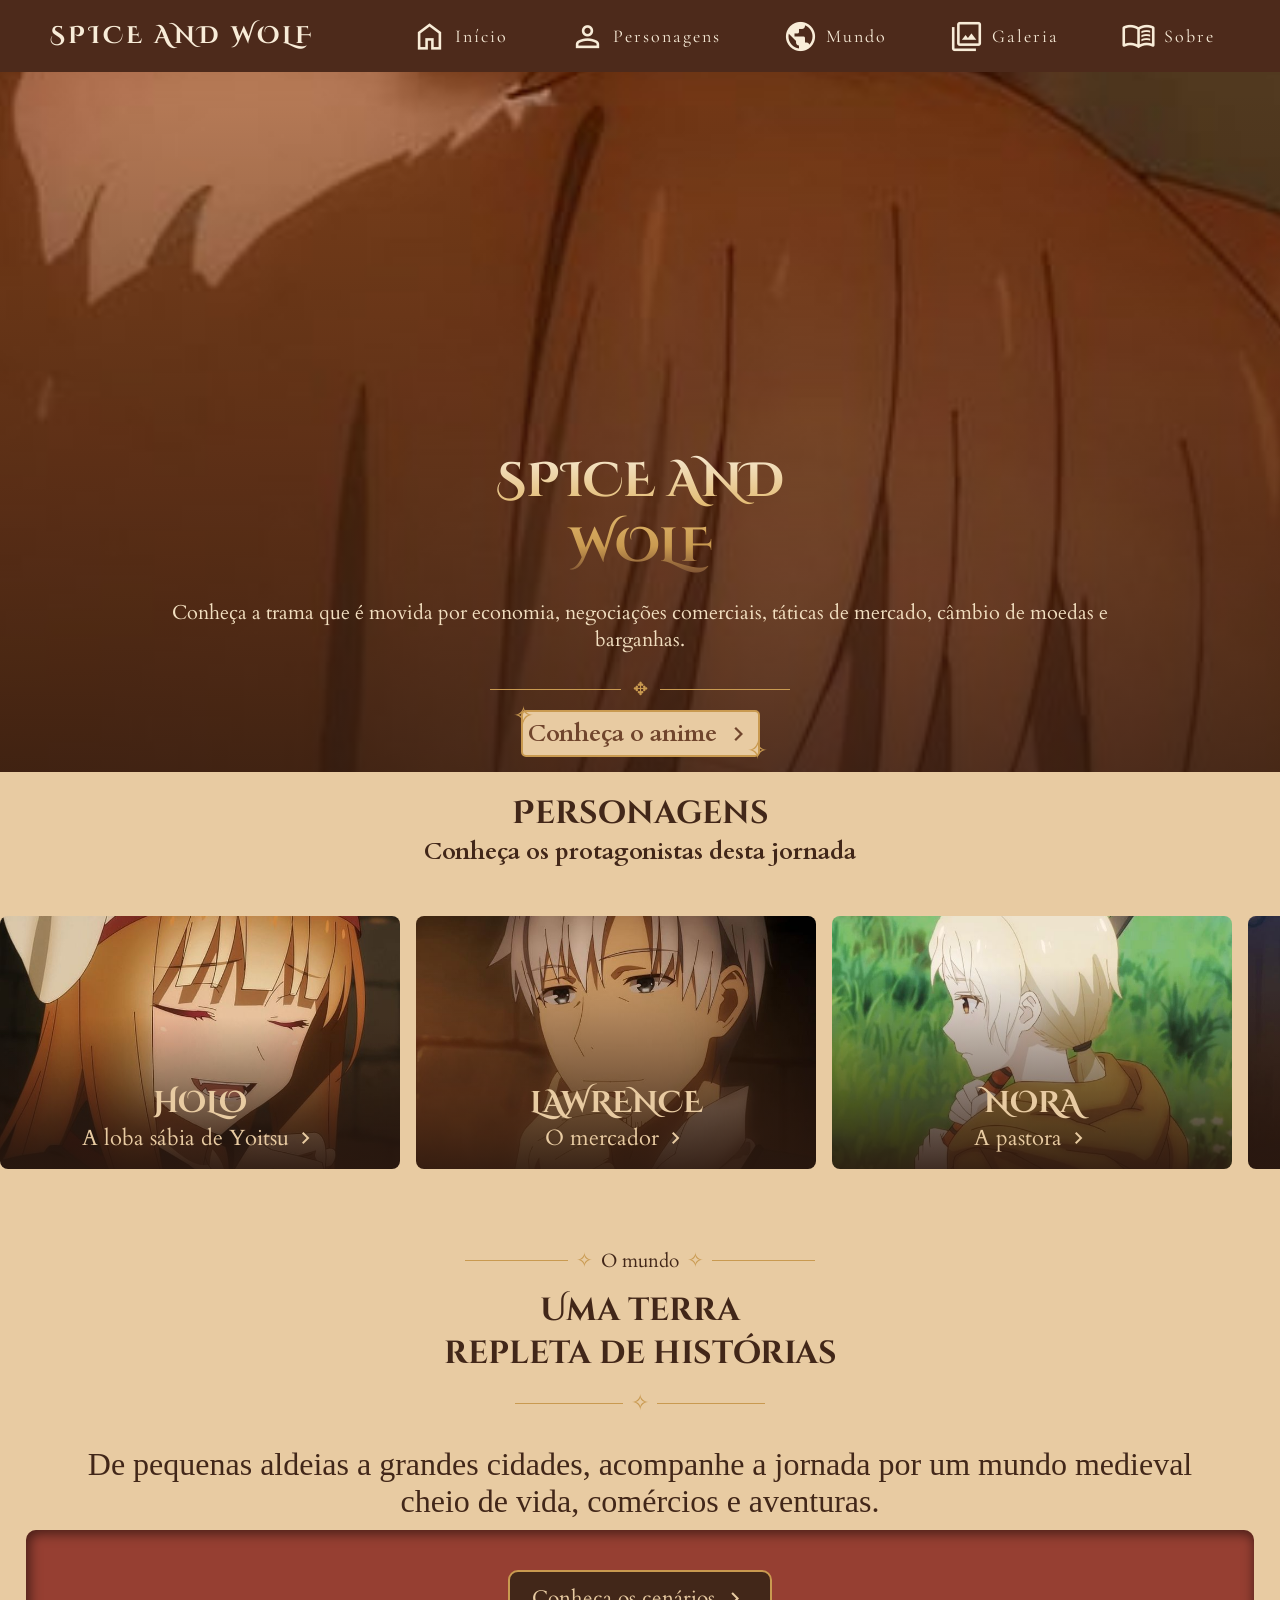
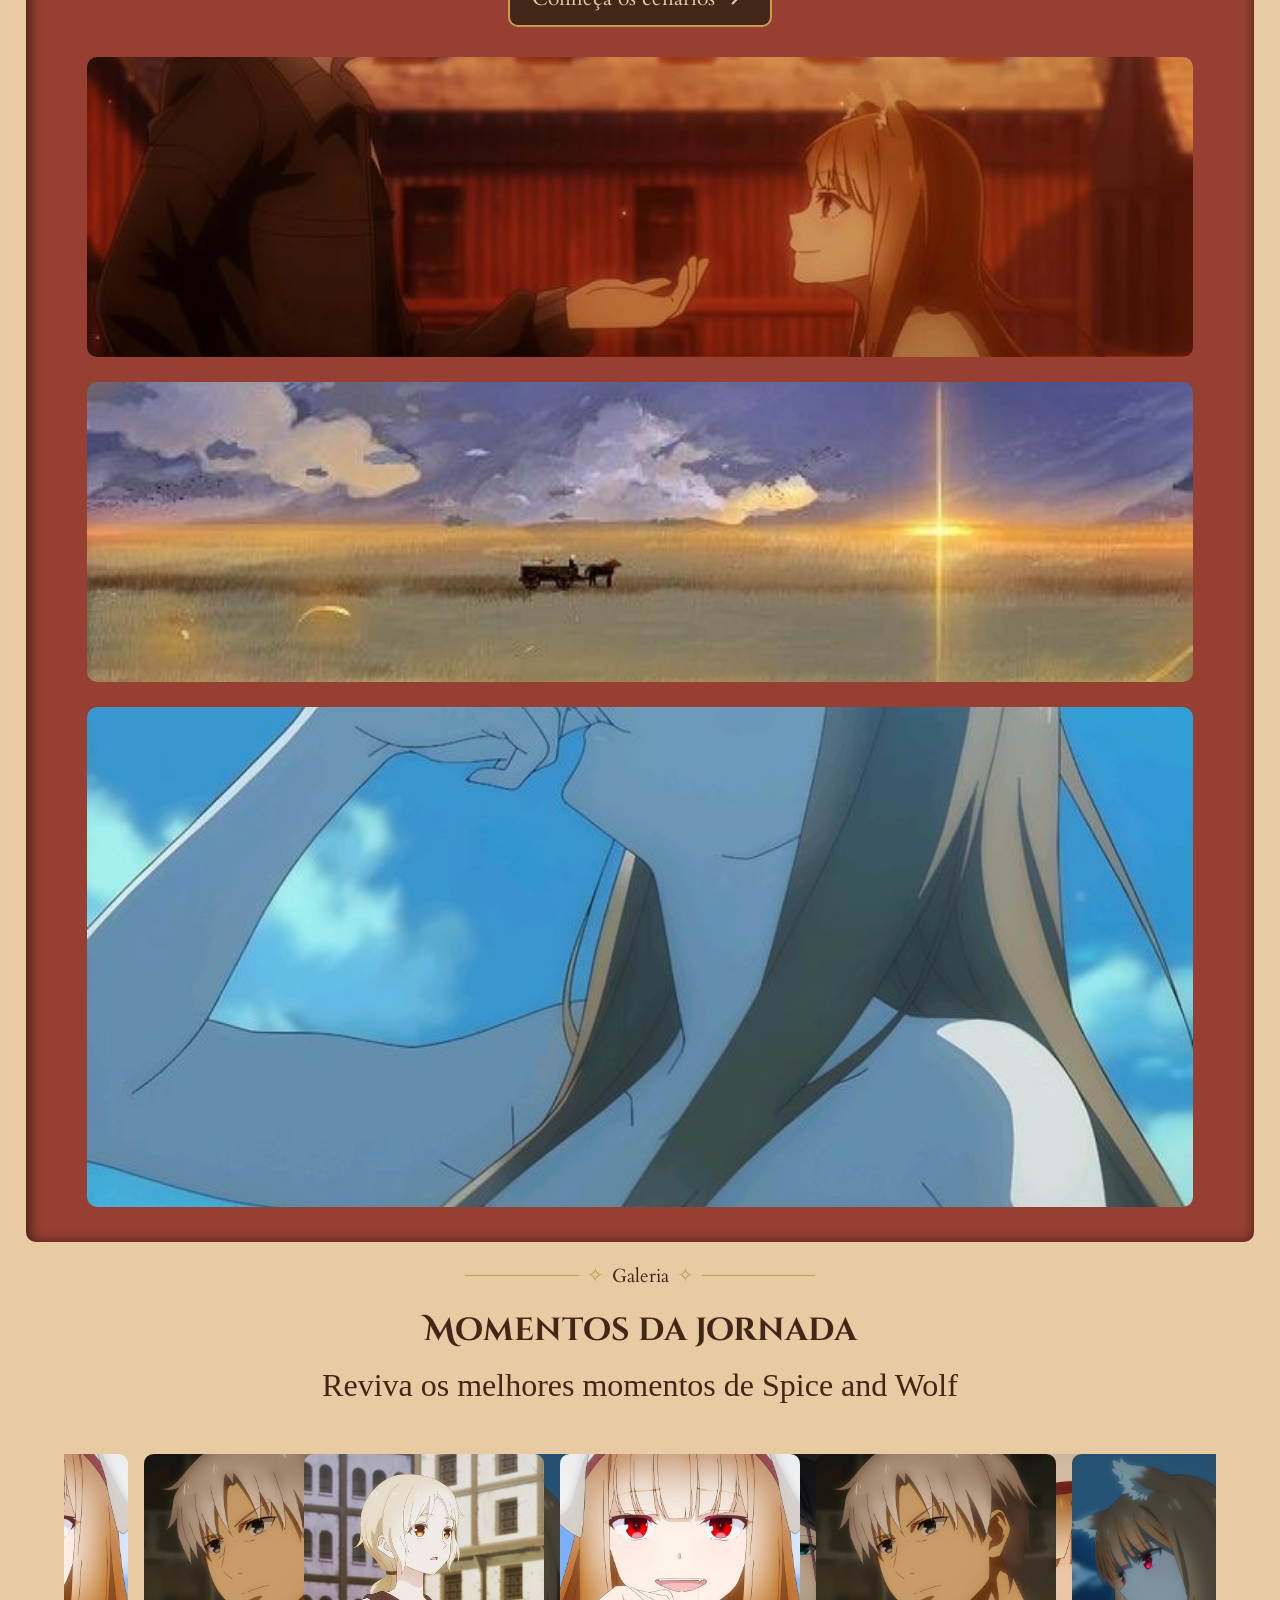
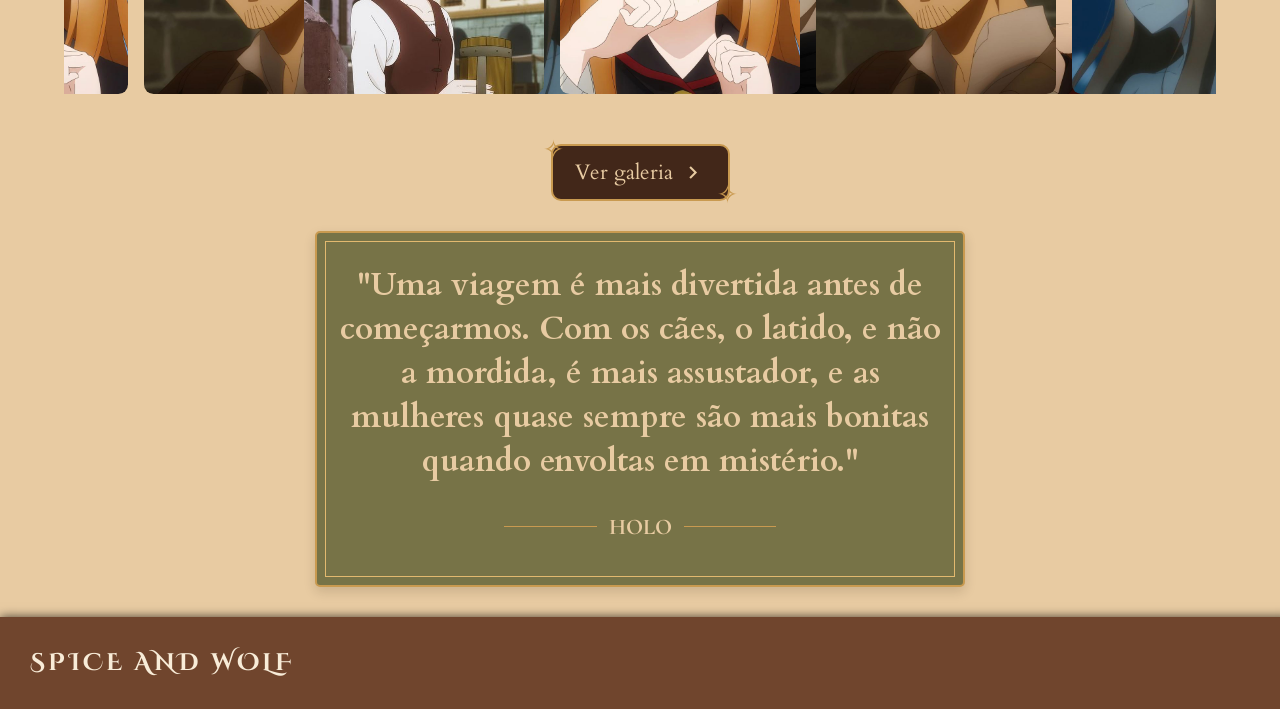
==== index.html @ df5a927a "arrumei o botão" ====
<!DOCTYPE html>
<html lang="pt-br">
<head>
    <meta charset="UTF-8">
    <meta name="viewport" content="width=device-width, initial-scale=1.0">
    <title>Document</title>
    <link rel="stylesheet" href="https://fonts.googleapis.com/css2?family=Material+Symbols+Outlined:opsz,wght,FILL,GRAD@20..48,100..700,0..1,-50..200&icon_names=home,person,public,photo_library,menu_book,chevron_left,chevron_right,arrow_forward_ios,arrow_back_ios&display=block">
    <link rel="stylesheet" href="style.css">
</head>
<body>
    <header>
        <nav>
            <div class="mobile-menu">
                <div class="line1"></div>
                <div class="line2"></div>
                <div class="line3"></div>
            </div>
            <a  class="logo" href="">Spice and Wolf</a>
            <ul class="nav-list">
                <li>
                    <a class="menu" href="">
                    <span class="material-symbols-outlined">home</span>
                    <span>Início</span></a>
                </li>

                <li>
                    <a class="menu" href="">
                    <span class="material-symbols-outlined">person</span>
                    <span>Personagens</span>
                    </a>
                </li>

                <li>
                  <a class="menu" href="">
                    <span class="material-symbols-outlined">public</span>
                    <span>Mundo</span>
                    </a>
                </li>

                <li>
                   <a class="menu" href="">
                    <span class="material-symbols-outlined">photo_library</span>
                    <span>Galeria</span>
                    </a>
                </li>

                 <li>
                   <a class="menu" href="">
                    <span class="material-symbols-outlined">menu_book</span>
                    <span>Sobre</span>
                    </a>
                </li>
            </ul>
        </nav>
    </header>  
    <main>
        <section id="hero" >
            <h1>Spice and <br> Wolf</h1>
                <p id="textohero">Conheça a trama que é movida por economia, negociações comerciais, táticas de mercado, câmbio de moedas e barganhas.</p>
                <div class="ornamento">
                <span>✥</span>
                </div>
                <a href="" id="botaohero" class="cenario" >Conheça o anime<span id="setahero" class="material-symbols-outlined icone-cta">chevron_right
                </span></a>
        </section>

        <h2>Personagens</h2>
        <p id="textopersonagem" >Conheça os protagonistas desta jornada</p>

        <section class="carousel borda-irregular">
                <div id="cardholo" class="card">
                    <h3>HOLO</h3>
                    <a href="" class="personagem-link">A loba sábia de Yoitsu

                    <span id="simbolo" class="material-symbols-outlined icone-personagem">chevron_right
                    </span>
                    </a>
                </div>
                
                <div id="cardlawrence" class="card">
                    <h3>LAWRENCE</h3>
                    <a href="" class="personagem-link">O mercador
                    
                    <span id="simbolo" class="material-symbols-outlined icone-personagem">chevron_right
                    </span>
                    </a>
                </div>

                <div id="cardnora" class="card">
                    <h3>NORA</h3>
                    <a href="" class="personagem-link">A pastora
                    
                    <span id="simbolo" class="material-symbols-outlined icone-personagem">chevron_right
                    </span>
                    </a>
                </div>

                <div id="carddian" class="card">
                    <h3>DIAN RUBENS</h3>
                    <a href="" class="personagem-link">A alquimista
                    
                    <span id="simbolo" class="material-symbols-outlined icone-personagem">chevron_right
                    </span>
                    </a>
                </div>

                <div id="cardmarlheit" class="card">
                    <h3>RICHTEN MARLHEI</h3>
                    <a href="" class="personagem-link">O comerciante
                    
                    <span id="simbolo" class="material-symbols-outlined icone-personagem">chevron_right
                    </span>
                    </a>
                </div>
        </section>

        <!-- <p id="mundo" >O mundo</p>

        <h2 id="historias" >Uma terra <br> repleta de histórias</h1> -->
            <div class="cabecalho-mundo">

            <div class="rotulo-mundo">
                <span class="linha"></span>
                <span class="losango">✧</span>
                <span>O mundo</span>
                <span class="losango">✧</span>
                <span class="linha"></span>
            </div>

            <h2 id="historias">
                Uma terra <br> repleta de histórias
            </h2>

            <div class="ornamento-mundo">
                <span>✧</span>
            </div>

            </div>
            <div id="textomundo">
                <p>De pequenas aldeias a grandes cidades, acompanhe a jornada por um mundo medieval cheio de vida, comércios e aventuras.</p>
            </div>
      <section id="fotos">
        
        <a id="cenarios" href="">Conheça os cenários 
            <span class="material-symbols-outlined icone-cta icone-cenario" aria-hidden="true">chevron_right
            </span>
        </a>

            <div id="imagem1"></div>
            <div id="imagem2"></div>
            <div id="imagem3"></div>
    </section>

        <div class="rotulo-galeria">
            <span class="linha"></span>
            <span class="losango">✧</span>
            <span>Galeria</span>
            <span class="losango">✧</span>
            <span class="linha"></span>
        </div>
        
        <h2>Momentos da jornada</h2>
        <p id="momentos" >Reviva os melhores momentos de Spice and Wolf</p>

        <div class="galeria" >
            <div class="group" >
                <div class="cardgaleria foto1"></div>
                <div class="cardgaleria foto2"></div>
                <div class="cardgaleria foto3"></div>
                <div class="cardgaleria foto4"></div>
                <div class="cardgaleria foto5"></div>
                <div class="cardgaleria foto6"></div>
            </div>
             <div aria-hidden="" class="group" >
                <div class="cardgaleria foto1"></div>
                <div class="cardgaleria foto2"></div>
                <div class="cardgaleria foto3"></div>
                <div class="cardgaleria foto4"></div>
                <div class="cardgaleria foto5"></div>
                <div class="cardgaleria foto6"></div>
            </div>
        </div>
       <a id="linkgaleria" href="">Ver galeria 
            <span class="material-symbols-outlined icone-cta icone-cenario" aria-hidden="true">chevron_right
            </span>
        </a>
    <section id="textoholo" >
            <p>"Uma viagem é mais divertida antes de começarmos. Com os cães, o latido, e não a mordida, é mais assustador, e as mulheres quase sempre são mais bonitas quando envoltas em mistério."</p>
            <h3>HOLO</h3>
    </section>
    </main>
    <footer>
        <a href="">SPICE AND WOLF</a>
    </footer>
    <script src="mobile-navbar.js"></script>
</body>
</html>
---- style.css ----
@charset "UTF-8";

@import url('https://fonts.googleapis.com/css2?family=Cinzel+Decorative:wght@400;700;900&display=swap');
@import url('https://fonts.googleapis.com/css2?family=Cormorant+Garamond:ital,wght@0,300..700;1,0..700&display=swap');
@import url('https://fonts.googleapis.com/css2?family=Cardo:ital,wght@0,400;0,700;1,400&display=swap');

:root {
    /* CORES PRINCIPAIS */
    --Dark-Wood: #2B180F;
    --Deep-Brown: #422719;
    --Leather-Brown: #70452D;
    --Warm-Brown: #986744;

    /* FUNDOS */
    --Dark-Parchment: #CBA77C;
    --Parchment: #E8CBA2;
    --Light-Cream: #F2DFC0;
    --Soft-Ivory: #F8ECD8;

    /* DETALHES */
    --Antique-Gold: #C99A50;
    --Wheat-Gold: #E2B96F;
    --Muted-Red: #963F32;
    --Olive-Green: #777347;

    /* FONTES */
    --Titulos: 'Cinzel Decorative', serif;
    --Textos: 'Cormorant Garamond', serif;
    --Textos2: 'Cardo', serif;
}


* {
    margin: 0;
    padding: 0;
    box-sizing: border-box;
}

body {
    width: 100%;
    overflow-x: clip;
}
body.menu-open {
    overflow: hidden;
}
nav {
    display: flex;
    justify-content: space-around;
    align-items: center;
    font-family: var(--Textos2);
    background-color: #4d2a1b;
    height: 8vh;
    padding: 0 25px;
}
  /* .logo {
        font-size: 1;
        letter-spacing: 1px;
        white-space: nowrap;
        flex-shrink: 0;
    } */
.logo {
    padding: 0px;
    font-family: var(--Titulos);
    font-size: 1.5em;
    font-weight: bold;
    text-transform: uppercase;
    letter-spacing: 3px;
    color: #F8ECD8;
    text-decoration: none;
    flex-shrink: 0;
}
.material-symbols-outlined {
    font-family: 'Material Symbols Outlined';
    font-weight: normal;
    font-style: normal;
    color: #F8ECD8;
    font-size: 35px;
    line-height: 1;
    display: inline-block;
    white-space: nowrap;
    text-transform: none;
    letter-spacing: normal;
    font-feature-settings: 'liga';
}
.menu {
    display: flex;
    align-items: center;
    gap: 8px;
    color: #F8ECD8;
    text-decoration: none;
    padding: 15px;
    border-radius: 10px;
    transition: background-color 0.3s;
}
.menu:hover {
    transition-duration: 1s;
    background-color: var(--Leather-Brown);
    border-radius: 10px;
}
.nav-list {
    list-style: none;
    display: flex;
    align-items: center;
}
.nav-list li {
    letter-spacing: 2px;
    margin-left: 32px;
}

.nav-list .menu {
    font-family: var(--Textos);
    font-size: 18px;
}
.mobile-menu {
    display: none;
    cursor: pointer;
}
.mobile-menu div {
    width: 32px;
    height: 2px;
    background-color: #F8ECD8;
    margin: 8px;
    transition: 0.3s;
}
.mobile-menu.active .line1 {
    transform: rotate(-45deg) translate(-8px, 8px);
}
.mobile-menu.active .line2 {
    opacity: 0;
}
.mobile-menu.active .line3 {
    transform: rotate(45deg) translate(-5px, -7px);
}
h1 {
    text-transform: uppercase;
    font-family: var(--Titulos);
    font-size: 3em;
    background: linear-gradient(to bottom,#F8ECD8 0%,#E2B96F 45%,#C99A50 75%,#70452D 100%);
    background-clip: text;
    -webkit-background-clip: text;
    color: transparent;
}
#hero {
    text-align: center;
    height: 700px;
    display: flex;
    flex-flow: column;
    justify-content: flex-end;
    align-items: center;
    background-image:linear-gradient(to bottom,
    transparent 10%, rgba(43, 24, 15, 0.9) 100%),url("Imagens/holo11.jpg");
    background-size: 190.4%;
    background-attachment: fixed;
    background-position: 60% top;
    background-repeat: no-repeat;
    color: #a75f08;
}
h2 {
    font-family: var(--Titulos);
    font-size: 2em;
    text-align: center;
    margin-top: 20px;
    color: var(--Deep-Brown);
    font-weight: bolder;
}
#textopersonagem {
    color: #422719;
    font-family: var(--Textos2);
    text-align: center;
    font-size: 1.5em;
    font-weight: 550;
}
#textohero {
    width: 80%;
    margin: 20px 0px;
    font-size: 20px;
    font-family: var(--Textos2);
    font-weight: 500;
    color: var(--Light-Cream);
}
#botaohero {
    padding: 5px;
    margin-bottom: 15px;
    font-size: 1.5em;
    font-weight: 530;
    font-family: var(--Textos2);
    color: var(--Leather-Brown);
    display: inline-flex;
    align-items: center;
    justify-content: center;
    gap: 8px;
    text-decoration: none;
    background-color: var(--Parchment);
    border-radius: 5px;
}
#setahero {
    color: var(--Leather-Brown);
}
 .icone-cta {
    font-size: 28px;
    line-height: 1;
    color: var(--Leather-Brown);
}
.cenario {
    position: relative;
    border: 2px solid var(--Antique-Gold);
    padding: 8px;
}
.cenario::before,
.cenario::after {
    content: "✧";
    position: absolute;
    color: var(--Antique-Gold);
    font-size: 25px;
}
.cenario::before {
    top: -13px;
    left: -10px;
}
.cenario::after {
    bottom: -13px;
    right: -10px;
}
.ornamento {
    display: flex;
    align-items: center;
    justify-content: center;
    gap: 12px;
    width: 300px;
    margin: 5px auto 10px auto;
}
.ornamento::before, .ornamento::after {
    content: "";
    flex: 1;
    height: 1px;
    background-color: var(--Antique-Gold);
}
.ornamento span {
    color: var(--Antique-Gold);
    font-size: 18px;
}
.carousel {
    width: 100%;
    overflow-x: auto;
    margin: 3em auto;
    display: flex;
    gap: 1em;
    scroll-behavior: smooth;
    anchor-name: --carousel;
    scroll-snap-type: x mandatory;
    scroll-marker-group: after;
}
.carousel::scroll-marker-group {
    display: flex;
    justify-content: center;
    gap: .5em;
}
.card::scroll-marker {
    content: '';
    height: 1em;
    width: 1em;
    background-color: #E2B96F;
    border-radius: 50%;

}
.card::scroll-marker:target-current {
    background-color: var(--Muted-Red);
}
.carousel::-webkit-scrollbar {
    display: none;
}
.carousel::scroll-button(right),
.carousel::scroll-button(left) {
    font-family: 'Material Symbols Outlined';
    font-feature-settings: 'liga';
    font-size: 22px;
    font-weight: normal;
    line-height: 1;

    display: grid;
    place-items: center;

    width: 46px;
    height: 46px;
    padding: 0;

    border: none;
    border-radius: 50%;
    background-color: var(--Muted-Red);
    color: var(--Parchment);

    cursor: pointer;

    position: fixed;
    position-anchor: --carousel;
}
.carousel::scroll-button(right) {
    content: "arrow_forward_ios";
    position-area: right center;
    translate: -50% 0;
}
.carousel::scroll-button(left) {
    content: "arrow_back_ios";
    position-area: left center;
    translate: 50% 0;
    text-indent: 6px;
}
/* .carousel::scroll-button(right), .carousel::scroll-button(left) {
    content: '⭢';
    border: none;
    background-color: var(--Muted-Red);
    font-size: 1.5rem;
    color: white;
    height: 60px;
    width: 60px;
    border-radius: 50%;
    padding-bottom: .1em;
    cursor: pointer;
    position: fixed;
    position-anchor: --carousel;
    position-area: right center;
    translate: -50%;
}
.carousel::scroll-button(left) {
    content: '⭠';
    position-area: left center;
    translate: 50%;
}
.carousel::scroll-button(right):disabled, .carousel::scroll-button(left):disabled {
    opacity: 0.5;
    cursor: auto;
} */
.card {
    scroll-snap-align: start;
    flex: 0 0 25em;
    aspect-ratio: 5 / 3;
    background-color: #a75f08;
    padding: 1em;
    border-radius: .5em;
    text-align: center;
    align-content: center;
}
#cardholo {
    background-image:linear-gradient(to bottom,
    transparent 40%, rgba(43, 24, 15, 0.9) 100%),url("Imagens/holo19.jpg");
    background-size: 100%;
    background-position: 50% 95% ;
    background-repeat: no-repeat;
}
#cardholo h3 {
    font-size: 1.9em;
    margin-top: 150px;
    font-family: var(--Titulos);
    color: var(--Parchment);
}
#cardholo a {
    font-size: 1.4em;
    color: var(--Parchment);
    font-family: var(--Textos2);
}
#cardlawrence {
    background-image:linear-gradient(to bottom,
    transparent 20%, rgba(43, 24, 15, 0.9) 100%),url("Imagens/lawrence1.jpg");
    background-size: 100%;
    background-position: 90% 70%;
}
#cardlawrence h3 {
    font-size: 1.9em;
    margin-top: 150px;
    font-family: var(--Titulos);
    color: var(--Parchment);
}
#cardlawrence a {
    font-size: 1.4em;
    color: var(--Parchment);
    font-family: var(--Textos2);
}
#cardnora {
    background-image:linear-gradient(to bottom,
    transparent 20%, rgba(43, 24, 15, 0.9) 100%),url("Imagens/nora1.jpg");
    background-size: 100%;
    background-position: 50% 50% ;
}
#cardnora h3 {
    font-size: 1.9em;
    margin-top: 150px;
    font-family: var(--Titulos);
    color: var(--Parchment);
}
#cardnora a {
    font-size: 1.4em;
    color: var(--Parchment);
    font-family: var(--Textos2);
}
#carddian {
    background-image:linear-gradient(to bottom,
    transparent 30%, rgba(43, 24, 15, 0.9) 100%),url("Imagens/dian3.jpg");
    background-size: 100%;
    background-position: 50% 55% ;
}
#carddian h3 {
    font-size: 1.9em;
    margin-top: 150px;
    font-family: var(--Titulos);
    color: var(--Parchment);
}
#carddian a {
    font-size: 1.4em;
    color: var(--Parchment);
    font-family: var(--Textos2);
}
#cardmarlheit {
    background-image:linear-gradient(to bottom,
    transparent 10%, rgba(43, 24, 15, 0.9) 100%),url("Imagens/marlheit1.jpg");
    background-size: 100%;
    background-position: 50% 55% ;
}
#cardmarlheit h3 {
    font-size: 1.9em;
    margin-top: 150px;
    font-family: var(--Titulos);
    color: var(--Parchment);
}
#cardmarlheit a {
    font-size: 1.4em;
    color: var(--Parchment);
    font-family: var(--Textos2);
}
#simbolo {
      color: var(--Parchment);
}
.personagem-link {
    display: inline-flex;
    align-items: center;
    justify-content: center;
    gap: 5px;
    font-family: var(--Textos2);
    font-size: 1.1em;
    color: var(--Deep-Brown);
    text-decoration: none;
}
.icone-personagem {
    font-size: 24px;
    color: var(--Deep-Brown);
}
main {
    background-color: var(--Parchment);
    /* height: 4500px; */
    border-radius: 10px 10px 0px 0px;
    display: flow-root;
}
.personagens {
    position: relative;
    background-color: var(--Light-Cream);
    padding: 35px 0;
    margin: 25px 0;
}
#mundo {
    text-align: center;
    margin-top: 50px;
    font-size: 2em;
}
#textomundo {
    color: var(--Deep-Brown);
    width: 90%;
    margin: auto;
    text-align: center;
    font-size: 2em;
    font-weight: 500;
}
.cabecalho-mundo {
    text-align: center;
    padding: 30px 15px;
}
.rotulo-mundo {
    display: flex;
    align-items: center;
    justify-content: center;
    gap: 8px;
    width: 80%;
    max-width: 350px;
    margin: auto;
    color: var(--Deep-Brown);
    font-family: var(--Textos2);
    font-size: 1.2em;
}
.linha {
    flex: 1;
    height: 1px;
    background-color: var(--Antique-Gold);
}
.losango {
    color: var(--Antique-Gold);
    font-size: 20px;
}
#historias {
    font-family: var(--Titulos);
    color: var(--Deep-Brown);
    font-size: 2em;
    margin: 15px 0;
}
.ornamento-mundo {
    display: flex;
    align-items: center;
    justify-content: center;

    width: 65%;
    max-width: 250px;
    margin: 15px auto 0px auto;
}
.ornamento-mundo::before,
.ornamento-mundo::after {
    content: "";
    flex: 1;
    height: 1px;
    background-color: var(--Antique-Gold);
}
.ornamento-mundo span {
    color: var(--Antique-Gold);
    font-size: 22px;
    margin: 0 8px;
}
#cenarios {
    display: flex;
    align-items: center;
    justify-content: center;
    gap: 8px;
    width: fit-content;
    margin: 25px auto 0;
    background-color: var(--Leather-Brown);
    text-align: center;
    font-size: 1.5em;
    padding: 10px;
    color: var(--Parchment);
    text-decoration: none;
    border-radius: 10px;
}
.icone-cenario {
    color: var(--Parchment);
    font-size: 28px;
    line-height: 1;
}
#cenarios {
    position: relative;
    border: 2px solid var(--Antique-Gold);
    padding: 8px;
}
#cenarios {
    position: relative;
    display: flex;
    align-items: center;
    justify-content: center;
    gap: 8px;
    width: fit-content;
    margin: 30px auto;
    padding: 12px 22px;
    background-color: var(--Deep-Brown);
    color: var(--Parchment);
    font-family: var(--Textos2);
    font-size: 1.3em;
    text-decoration: none;
    border: 2px double var(--Antique-Gold);
    outline-offset: 4px;
    transition: .3s ease;
}
.icone-cenario {
    color: var(--Parchment);
    font-size: 25px;
    line-height: 1;
}
#cenarios:hover {
    background-color: var(--Leather-Brown);
    
    box-shadow: 0 5px 12px rgba(43, 24, 15, 0.25);
    border-color: var(--Wheat-Gold);
}
#cenarios:hover .icone-cenario {
    transform: translateX(4px);
}

.icone-cenario {
    color: var(--Parchment);
    font-size: 25px;
    line-height: 1;
    transition: transform .3s ease;
}
#imagem1,
#imagem2 {
    position: relative;
    overflow: hidden;
    isolation: isolate;
    height: 300px;
    width: 90%;
    margin: 25px auto;
    background-color: var(--Muted-Red);
    border-radius: 10px;
}
#imagem3 {
    position: relative;
    overflow: hidden;
    isolation: isolate;
    height: 500px;
    width: 90%;
    margin: 25px auto;
    background-color: var(--Muted-Red);
    border-radius: 10px;
}
#imagem1::before {
    content: "";
    position: absolute;
    inset: -15% 0;
    background-image: url("Imagens/landscape3.jpg");
    background-size: cover;
    background-position: 80%;
    background-repeat: no-repeat;
    transform: translateY(var(--parallax-y, 0px));
    z-index: -1;
}
/* Imagem de fundo da segunda div */
#imagem2::before {
    content: "";
    position: absolute;
    inset: -15% 0;
    background-image: url("Imagens/landscape1.jpg");
    background-size: cover;
    background-position: center;
    background-repeat: no-repeat;
    transform: translateY(var(--parallax-y, 0px));
    z-index: -1;
}
#imagem3::before {
    content: "";
    position: absolute;
    inset: -15% 0;
    background-image: url("Imagens/landscape11.jpg");
    background-size: cover;
    background-position: bottom;
    background-repeat: no-repeat;
    transform: translateY(var(--parallax-y, 0px));
    z-index: -1;
    border-radius: inherit;
}
#fotos {
    background-color: var(--Muted-Red);
    width: 96%;
    margin: auto;
    border-radius: 10px;
    padding: 10px 0px;
    margin-top: 10px;
    box-shadow: inset 2px 2px 12px 2px rgba(0, 0, 0, 0.507);
}
#textoholo {
    color: var(--Parchment);
    width: 90%;
    margin: 20px auto 0px auto;
    font-size: 2em;
    font-weight: 600;
    font-family: var(--Textos2);
    background-color: var(--Olive-Green);
    padding: 10px;
    text-align: center;
    border-radius: 5px;
    position: relative;
    width: 90%;
    max-width: 650px;
    margin: 30px auto;
    padding: 30px 20px;
    background-color: var(--Olive-Green);
    border: 2px solid var(--Antique-Gold);
    border-radius: 5px;
    box-shadow: 0 5px 12px rgba(43, 24, 15, 0.15);
}
#textoholo::before {
    content: "";
    position: absolute;
    inset: 8px;
    border: 1px solid var(--Wheat-Gold);
    pointer-events: none;
}
#textoholo h3 {
    padding-top: 15px;
    display: flex;
    align-items: center;
    justify-content: center;
    gap: 12px;
    width: 45%;
    margin: 15px auto;
    font-family: var(--Textos);
    color: var(--Parchment);
    font-size: .7em;
}
#textoholo h3::before,
#textoholo h3::after {
    content: "";
    flex: 1;
    height: 1px;
    background-color: var(--Antique-Gold);
}
.rotulo-galeria {
    display: flex;
    align-items: center;
    justify-content: center;
    gap: 8px;
    width: 80%;
    max-width: 350px;
    margin: 20px auto 0px auto;
    color: var(--Deep-Brown);
    font-family: var(--Textos2);
    font-size: 1.2em;
}
#momentos {
    padding-top: 15px;
    color: var(--Deep-Brown);
    width: 90%;
    margin: auto;
    text-align: center;
    font-size: 2em;
    font-weight: 500;
}
.galeria {
    margin: 50px auto;
    width: 90%;
    display: flex;
    overflow-x: hidden;
}
.galeria::-webkit-scrollbar {
    display: none;
}
 .group {
    display: flex;
    align-items: center;
    justify-content: center;
    gap: 1em;
    animation: spin 20s infinite linear;
    padding-right: 1em;
    flex-shrink: 0;
    width: max-content;
 }
 .cardgaleria {
    flex: 0 0 5em;
    height: 5em;
    padding: 1em;
    background-color: var(--Muted-Red);
    font-size: 3rem;
    border-radius: .2em;
    text-align: center;
    align-content: center;
    background-repeat: no-repeat;
 }
 .foto1{
    background-image: url("Imagens/nora8.jpg");
    background-size: 100%;
 }
 .foto2{
    background-image: url("Imagens/holo16.jpg");
    background-size: 100%;
 }
 .foto3{
    background-image: url("Imagens/lawrence3.jpg");
    background-size: 100%;
 }
 .foto4{
    background-image: url("Imagens/landscape10.jpg");
    background-size: 100%;
 }
 .foto5{
    background-image: url("Imagens/dian8.jpg");
    background-size: 100%;
 }
 .foto6{
    background-image: url("Imagens/holo4.jpg");
    background-size: 100%;
 }
 #linkgaleria {
    position: relative;
    display: flex;
    align-items: center;
    justify-content: center;
    gap: 8px;
    width: fit-content;
    margin: 30px auto;
    padding: 12px 22px;
    background-color: var(--Deep-Brown);
    color: var(--Parchment);
    font-family: var(--Textos2);
    font-size: 1.3em;
    text-decoration: none;
    border: 2px double var(--Antique-Gold);
    border-radius: 10px;
    transition: .3s ease;
}
#linkgaleria::before,
#linkgaleria::after {
    content: "✧";
    position: absolute;
    color: var(--Antique-Gold);
    font-size: 25px;
}

#linkgaleria::before {
    top: -13px;
    left: -10px;
}

#linkgaleria::after {
    bottom: -13px;
    right: -10px;
}
#linkgaleria:hover {
    background-color: var(--Leather-Brown);
    box-shadow: 0 5px 12px rgba(43, 24, 15, 0.25);
    border-color: var(--Antique-Gold);
}

#linkgaleria:hover .icone-cenario {
    transform: translateX(4px);
}
footer {
    background-color: var(--Leather-Brown);
    padding: 30px;
    box-shadow: 5px 5px 10px 5px rgba(0, 0, 0, 0.712);
}
footer a{
    padding: 0px;
    font-family: var(--Titulos);
    font-size: 1.5em;
    font-weight: bold;
    text-transform: uppercase;
    letter-spacing: 3px;
    color: #F8ECD8;
    text-decoration: none;
    flex-shrink: 0;
}





 @keyframes spin {
    from {
        transform: translateX(0);
    }
    to {
        transform: translateX(-100%);
    }
 }
@media (max-width: 500px){
    .card {
        flex: 0 0 100%;
    }
}
/* TABLETS E CELULARES */
@media (max-width: 992px) {

    nav {
        width: 100%;
        min-height: 65px;
        height: auto;
        padding: 0 15px;
        display: flex;
        justify-content: space-between;
        align-items: center;
        position: relative;
    }
    .mobile-menu {
        display: block;
        order: 2;
        z-index: 1001;
    }
    .logo {
        order: 1;
    }
   .nav-list {
    position: fixed;

    top: 65px;
    right: 0;

    width: min(75vw, 320px);
    height: calc(100vh - 65px);

    background-color: #4d2a1b;

    display: flex;
    flex-direction: column;
    align-items: center;
    justify-content: space-around;
    /* gap: 120px; */

    transform: translateX(100%);
    transition: transform 0.3s ease-in-out;

    z-index: 1000;
}
    .nav-list li {
        margin-left: 0;
        opacity: 0;
    }

    .nav-list .menu {
        font-size: 22px;
    }

    /* MENU ABERTO */
    .nav-list.active {
        transform: translateX(0);
    }
}

/* ANIMAÇÃO DOS LINKS */
@keyframes navLinkFade {
    from {
        opacity: 0;
        transform: translateX(50px);
    }

    to {
        opacity: 1;
        transform: translateX(0);
    }
}
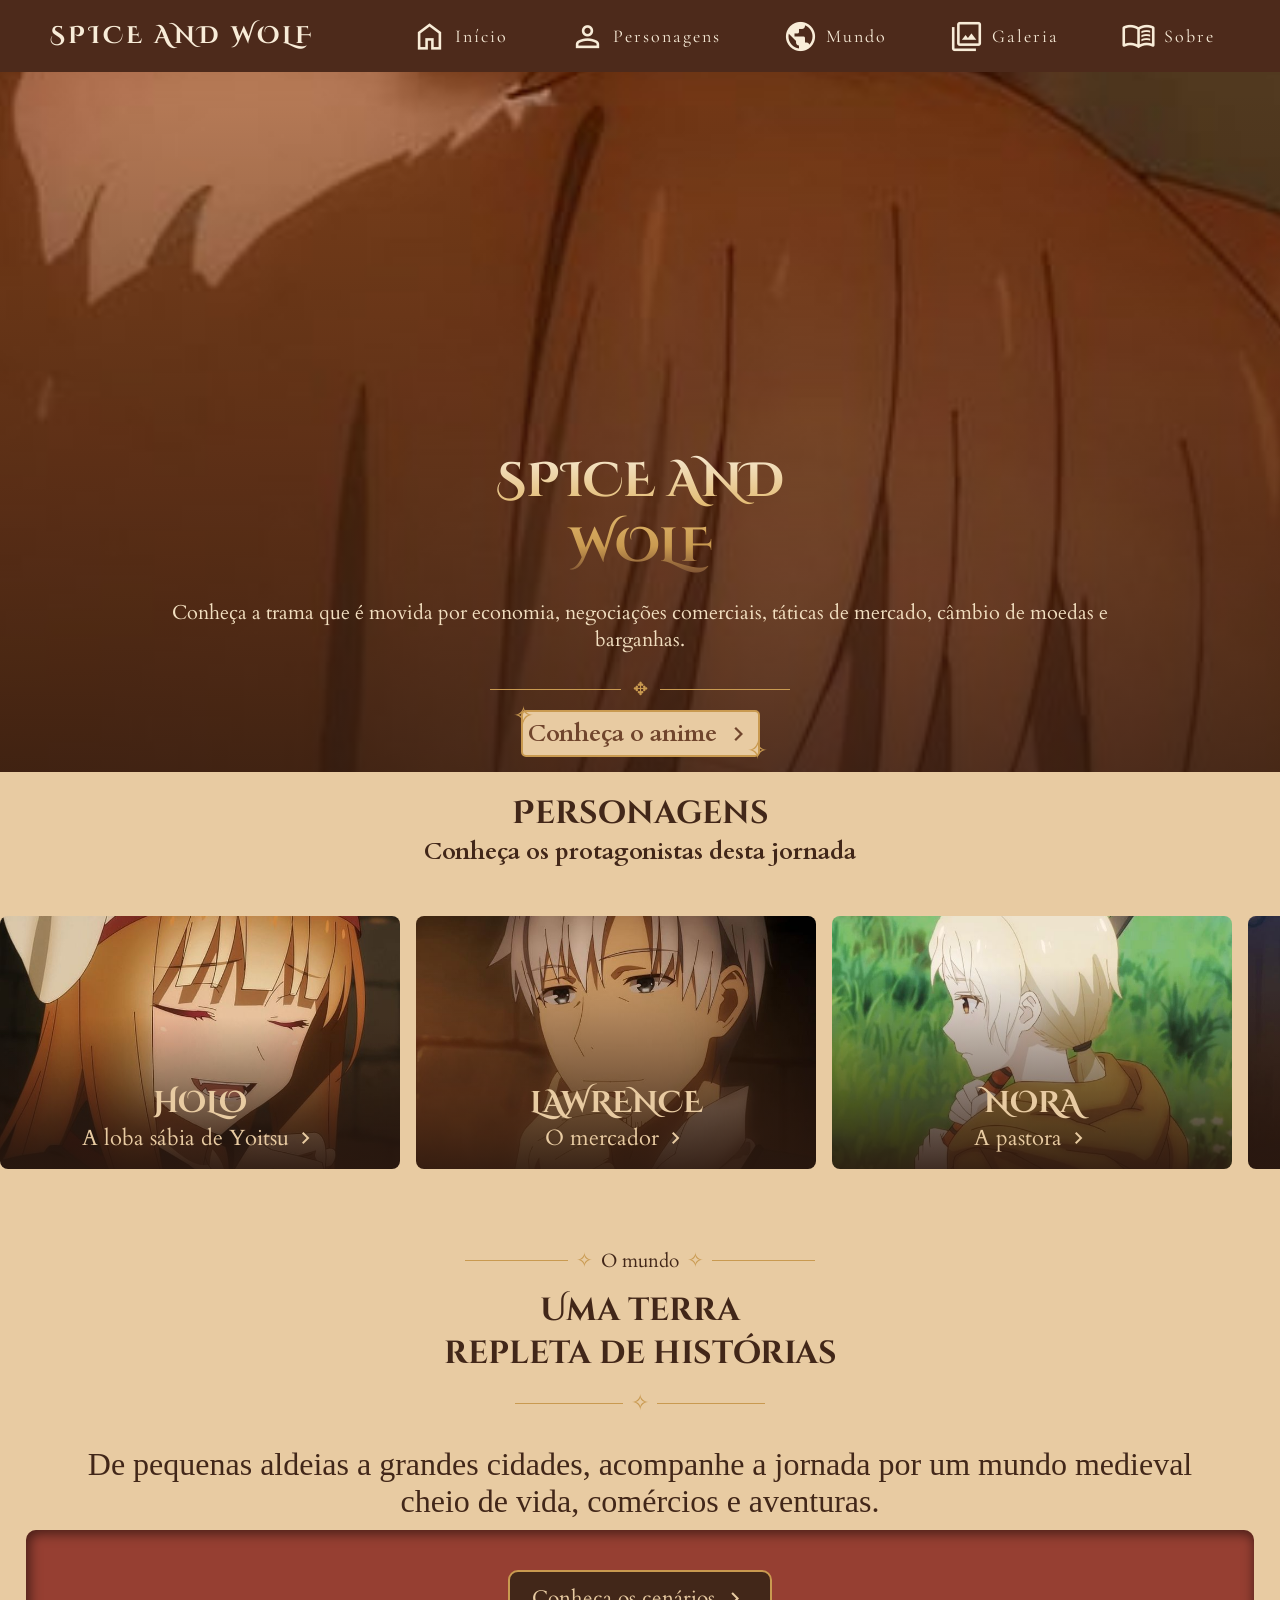
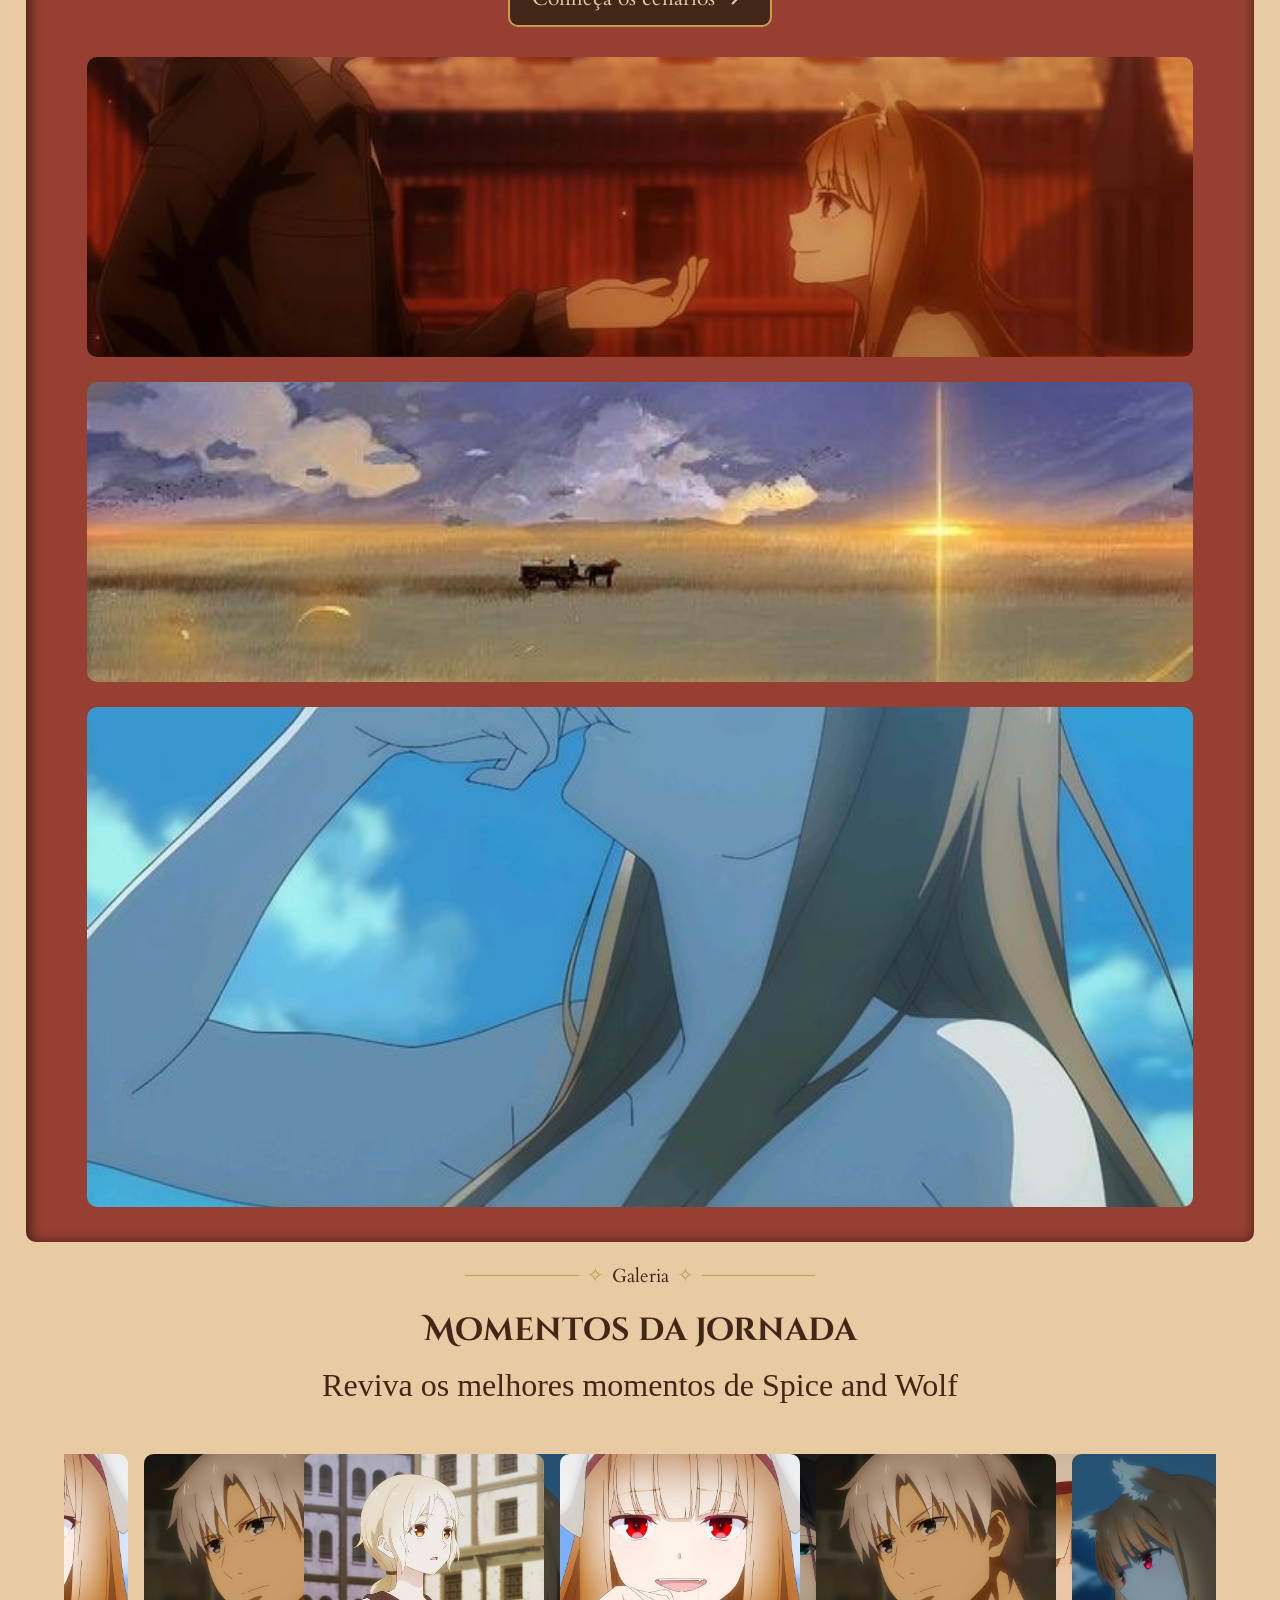
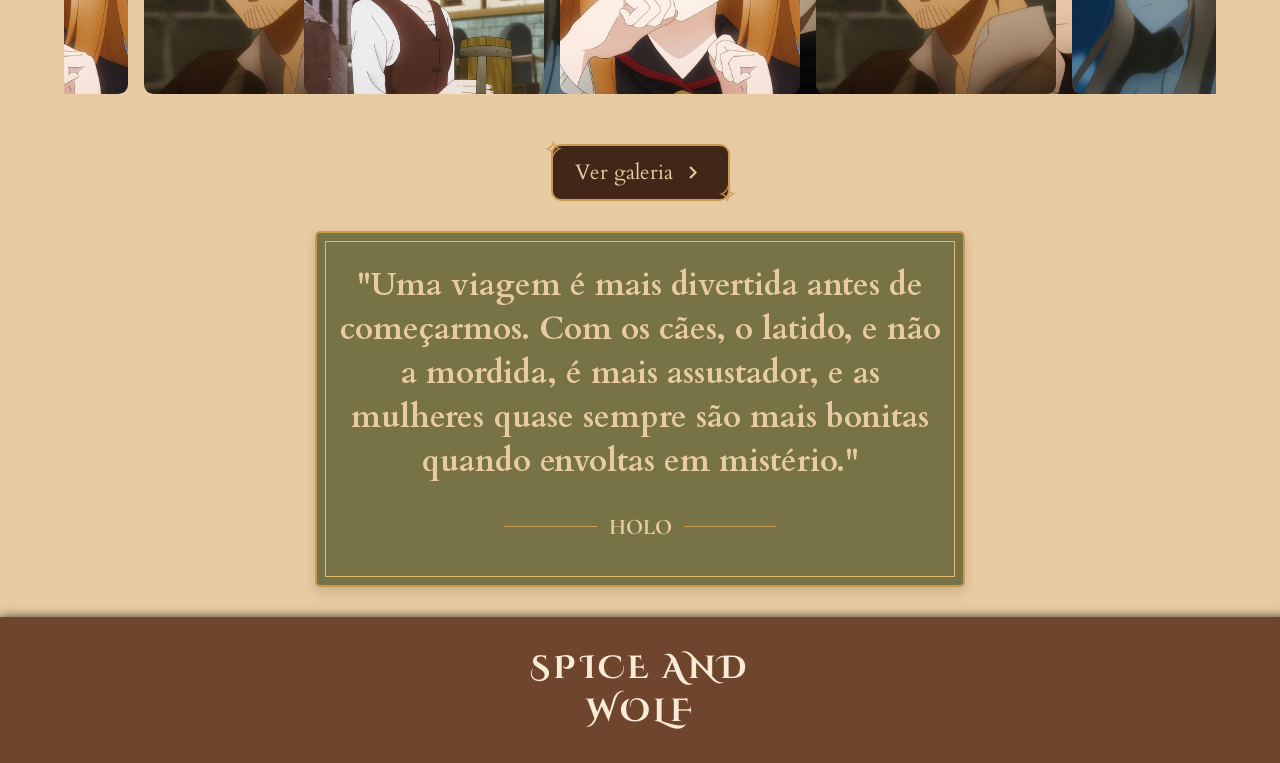
==== commit 7da2b8ea: "arrumando alguns detalhes" ====
--- a/index.html
+++ b/index.html
@@ -190,7 +190,7 @@
     </section>
     </main>
     <footer>
-        <a href="">SPICE AND WOLF</a>
+        <a href="">SPICE AND <br> WOLF</a>
     </footer>
     <script src="mobile-navbar.js"></script>
 </body>
--- a/style.css
+++ b/style.css
@@ -29,14 +29,14 @@
     --Textos: 'Cormorant Garamond', serif;
     --Textos2: 'Cardo', serif;
 }
-
-
 * {
     margin: 0;
     padding: 0;
     box-sizing: border-box;
 }
 
+
+
 body {
     width: 100%;
     overflow-x: clip;
@@ -53,12 +53,6 @@
     height: 8vh;
     padding: 0 25px;
 }
-  /* .logo {
-        font-size: 1;
-        letter-spacing: 1px;
-        white-space: nowrap;
-        flex-shrink: 0;
-    } */
 .logo {
     padding: 0px;
     font-family: var(--Titulos);
@@ -107,7 +101,6 @@
     letter-spacing: 2px;
     margin-left: 32px;
 }
-
 .nav-list .menu {
     font-family: var(--Textos);
     font-size: 18px;
@@ -262,7 +255,6 @@
     width: 1em;
     background-color: #E2B96F;
     border-radius: 50%;
-
 }
 .card::scroll-marker:target-current {
     background-color: var(--Muted-Red);
@@ -277,21 +269,16 @@
     font-size: 22px;
     font-weight: normal;
     line-height: 1;
-
     display: grid;
     place-items: center;
-
     width: 46px;
     height: 46px;
     padding: 0;
-
     border: none;
     border-radius: 50%;
     background-color: var(--Muted-Red);
     color: var(--Parchment);
-
     cursor: pointer;
-
     position: fixed;
     position-anchor: --carousel;
 }
@@ -306,31 +293,6 @@
     translate: 50% 0;
     text-indent: 6px;
 }
-/* .carousel::scroll-button(right), .carousel::scroll-button(left) {
-    content: '⭢';
-    border: none;
-    background-color: var(--Muted-Red);
-    font-size: 1.5rem;
-    color: white;
-    height: 60px;
-    width: 60px;
-    border-radius: 50%;
-    padding-bottom: .1em;
-    cursor: pointer;
-    position: fixed;
-    position-anchor: --carousel;
-    position-area: right center;
-    translate: -50%;
-}
-.carousel::scroll-button(left) {
-    content: '⭠';
-    position-area: left center;
-    translate: 50%;
-}
-.carousel::scroll-button(right):disabled, .carousel::scroll-button(left):disabled {
-    opacity: 0.5;
-    cursor: auto;
-} */
 .card {
     scroll-snap-align: start;
     flex: 0 0 25em;
@@ -446,7 +408,6 @@
 }
 main {
     background-color: var(--Parchment);
-    /* height: 4500px; */
     border-radius: 10px 10px 0px 0px;
     display: flow-root;
 }
@@ -504,7 +465,6 @@
     display: flex;
     align-items: center;
     justify-content: center;
-
     width: 65%;
     max-width: 250px;
     margin: 15px auto 0px auto;
@@ -571,14 +531,12 @@
 }
 #cenarios:hover {
     background-color: var(--Leather-Brown);
-    
     box-shadow: 0 5px 12px rgba(43, 24, 15, 0.25);
     border-color: var(--Wheat-Gold);
 }
 #cenarios:hover .icone-cenario {
     transform: translateX(4px);
 }
-
 .icone-cenario {
     color: var(--Parchment);
     font-size: 25px;
@@ -617,7 +575,6 @@
     transform: translateY(var(--parallax-y, 0px));
     z-index: -1;
 }
-/* Imagem de fundo da segunda div */
 #imagem2::before {
     content: "";
     position: absolute;
@@ -797,12 +754,10 @@
     color: var(--Antique-Gold);
     font-size: 25px;
 }
-
 #linkgaleria::before {
     top: -13px;
     left: -10px;
 }
-
 #linkgaleria::after {
     bottom: -13px;
     right: -10px;
@@ -812,7 +767,6 @@
     box-shadow: 0 5px 12px rgba(43, 24, 15, 0.25);
     border-color: var(--Antique-Gold);
 }
-
 #linkgaleria:hover .icone-cenario {
     transform: translateX(4px);
 }
@@ -820,11 +774,12 @@
     background-color: var(--Leather-Brown);
     padding: 30px;
     box-shadow: 5px 5px 10px 5px rgba(0, 0, 0, 0.712);
+    text-align: center;
 }
 footer a{
     padding: 0px;
     font-family: var(--Titulos);
-    font-size: 1.5em;
+    font-size: 2em;
     font-weight: bold;
     text-transform: uppercase;
     letter-spacing: 3px;
@@ -832,11 +787,6 @@
     text-decoration: none;
     flex-shrink: 0;
 }
-
-
-
-
-
  @keyframes spin {
     from {
         transform: translateX(0);
@@ -850,7 +800,9 @@
         flex: 0 0 100%;
     }
 }
+
 /* TABLETS E CELULARES */
+
 @media (max-width: 992px) {
 
     nav {
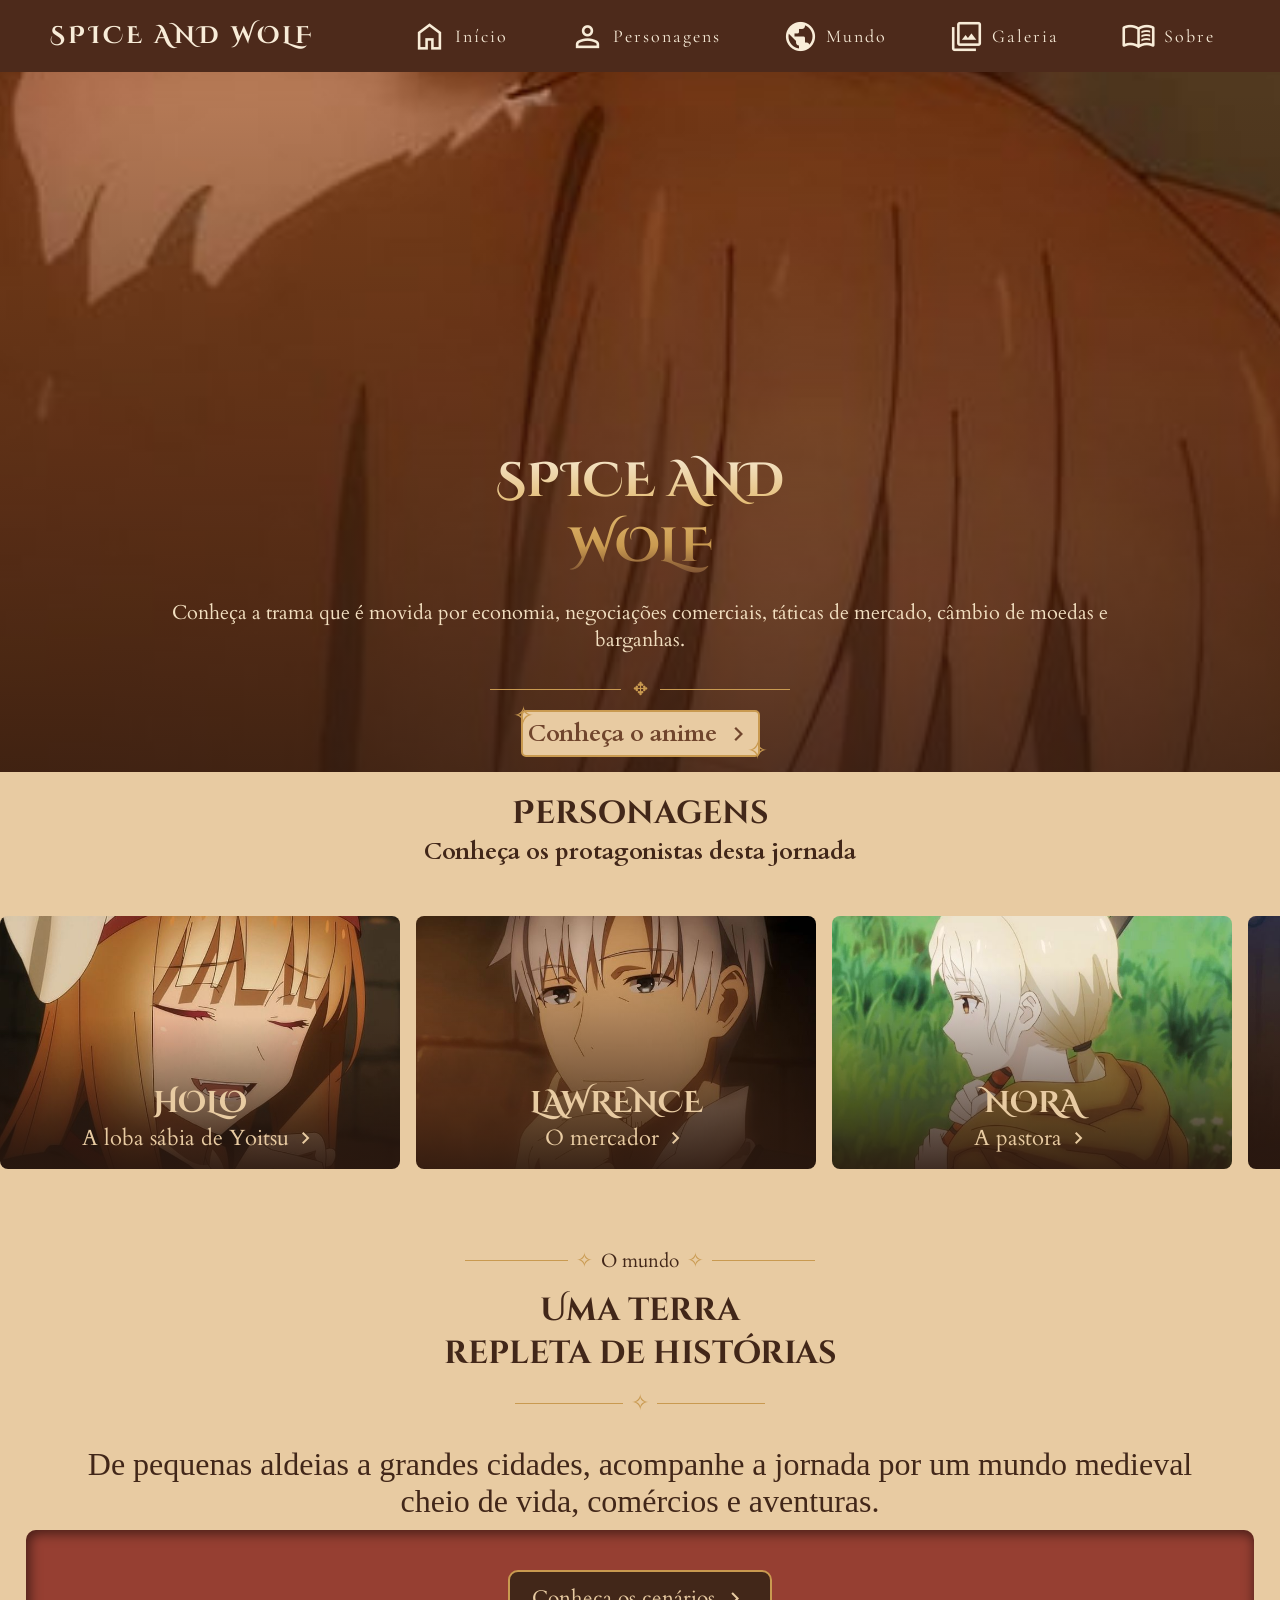
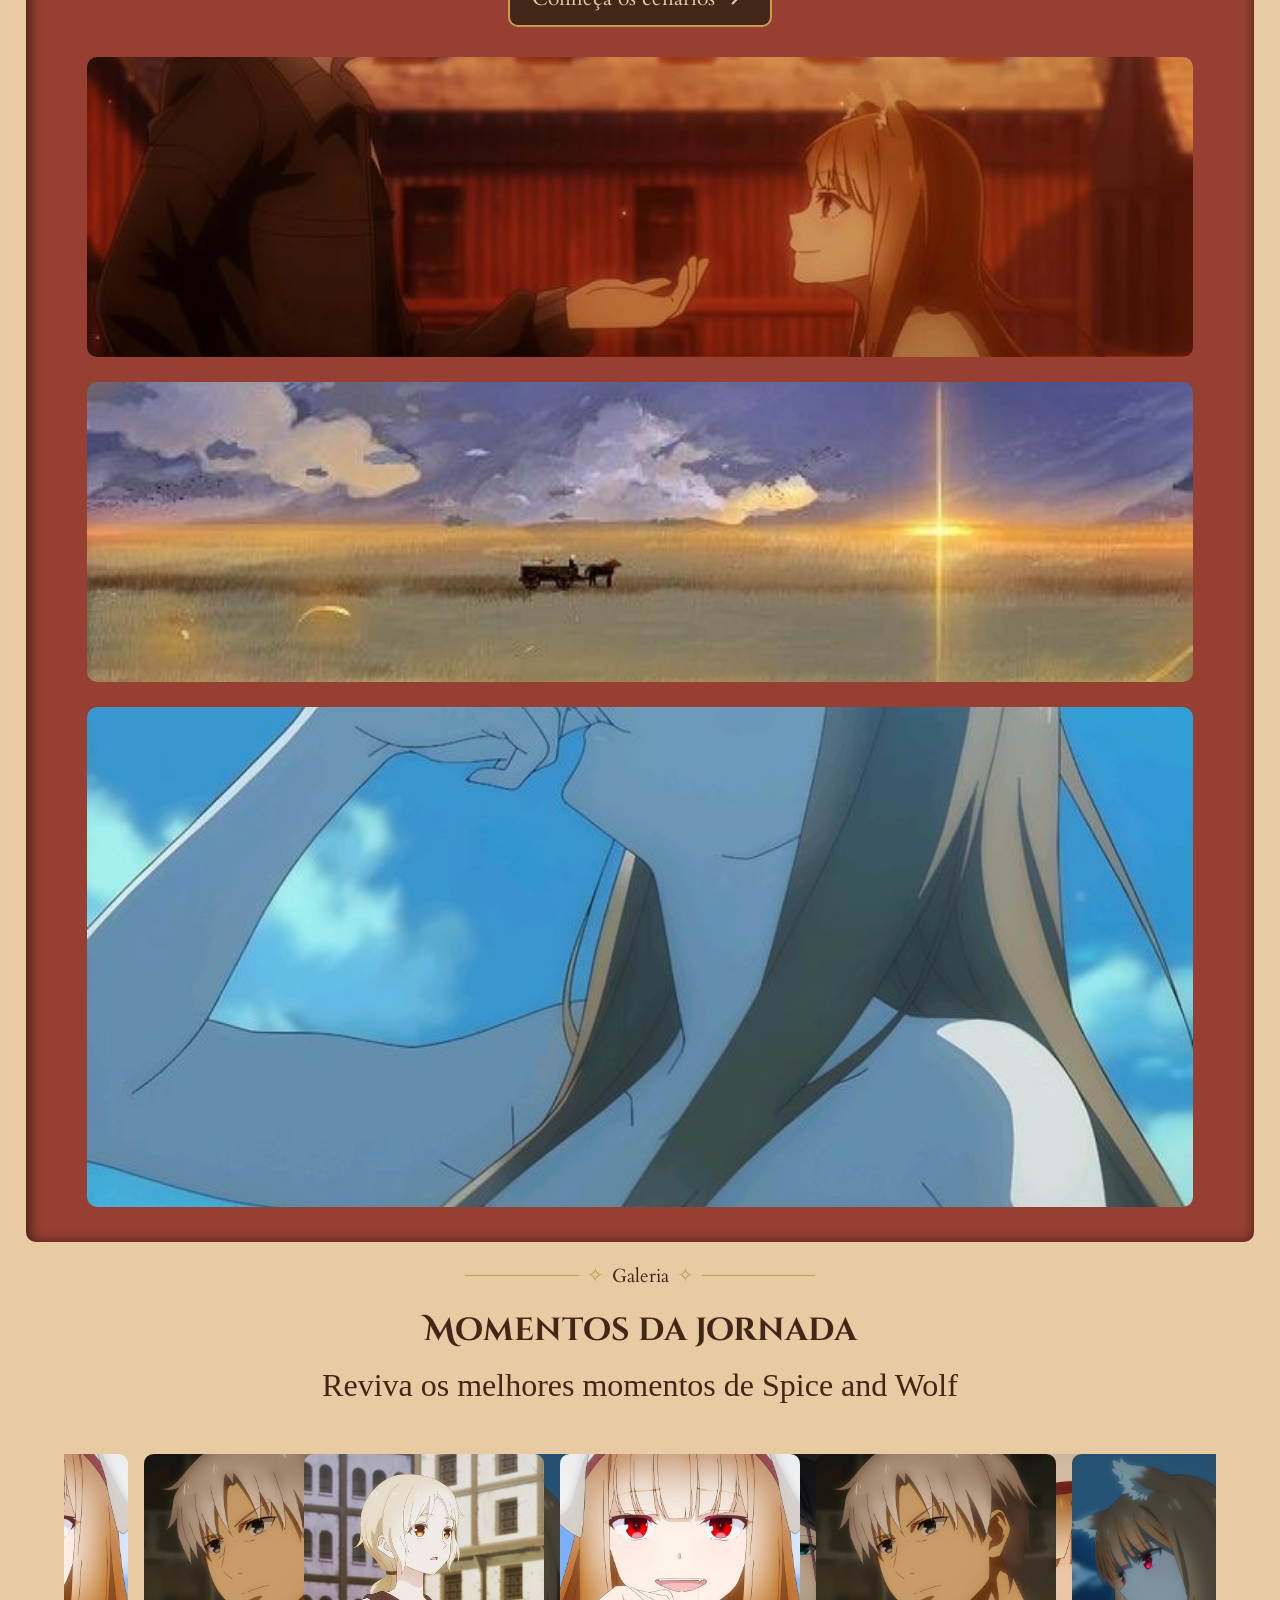
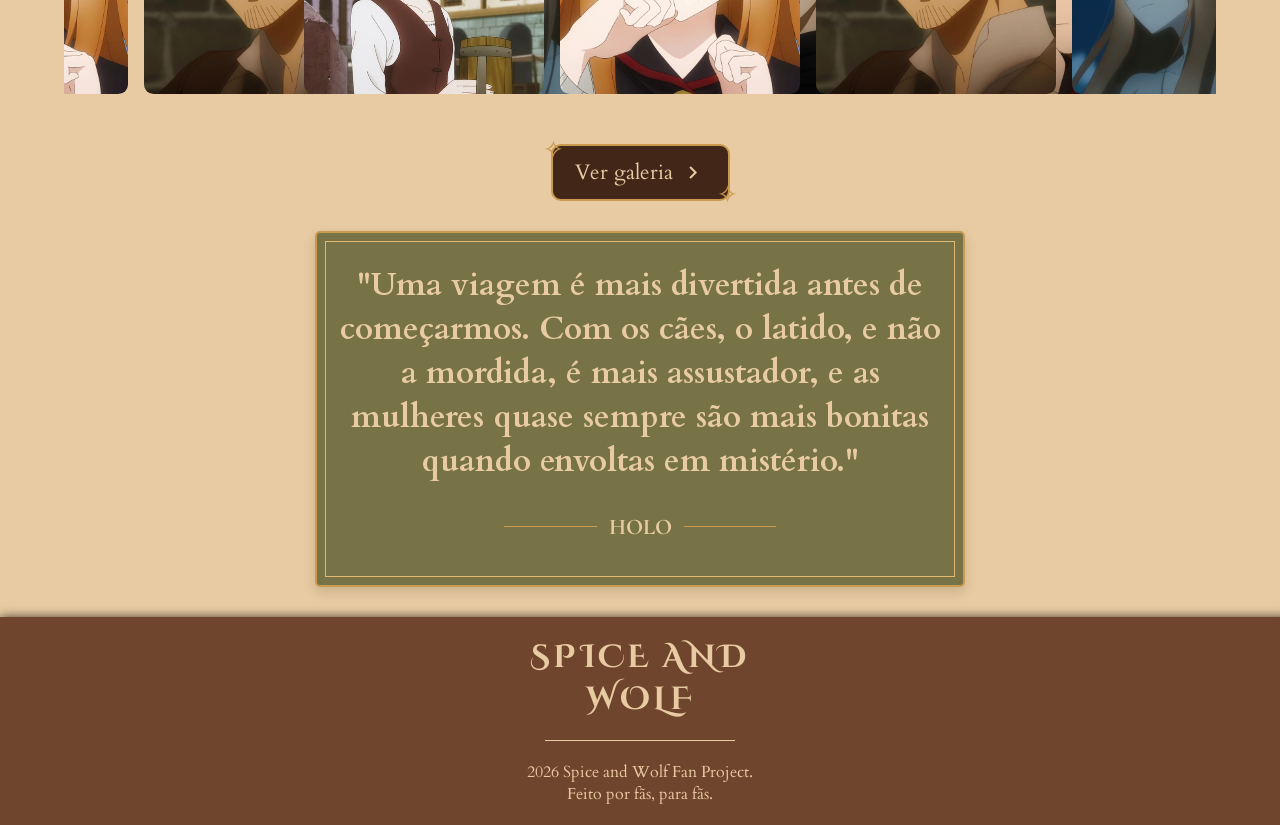
==== commit 718e5c3c: "Página principal pronta para mobile" ====
--- a/index.html
+++ b/index.html
@@ -190,8 +190,15 @@
     </section>
     </main>
     <footer>
-        <a href="">SPICE AND <br> WOLF</a>
-    </footer>
+    <a href="">Spice and <br> Wolf</a>
+
+    <div class="linha-footer"></div>
+
+    <p>
+        2026 Spice and Wolf Fan Project.<br>
+        Feito por fãs, para fãs.
+    </p>
+</footer>
     <script src="mobile-navbar.js"></script>
 </body>
 </html>
--- a/style.css
+++ b/style.css
@@ -787,6 +787,31 @@
     text-decoration: none;
     flex-shrink: 0;
 }
+.linha-footer {
+    width: 190px;
+    height: 1px;
+    background-color: var(--Parchment);
+    margin: 20px auto;
+}
+footer {
+    background-color: var(--Leather-Brown);
+    padding: 20px 15px;
+    text-align: center;
+}
+footer a {
+    display: block;
+    font-family: var(--Titulos);
+    font-size: 2em;
+    color: var(--Deep-Brown);
+    text-decoration: none;
+    line-height: 1.3;
+    color: var(--Parchment);
+}
+footer p {
+    font-family: var(--Textos2);
+    font-size: 1em;
+    color: var(--Parchment);
+}
  @keyframes spin {
     from {
         transform: translateX(0);
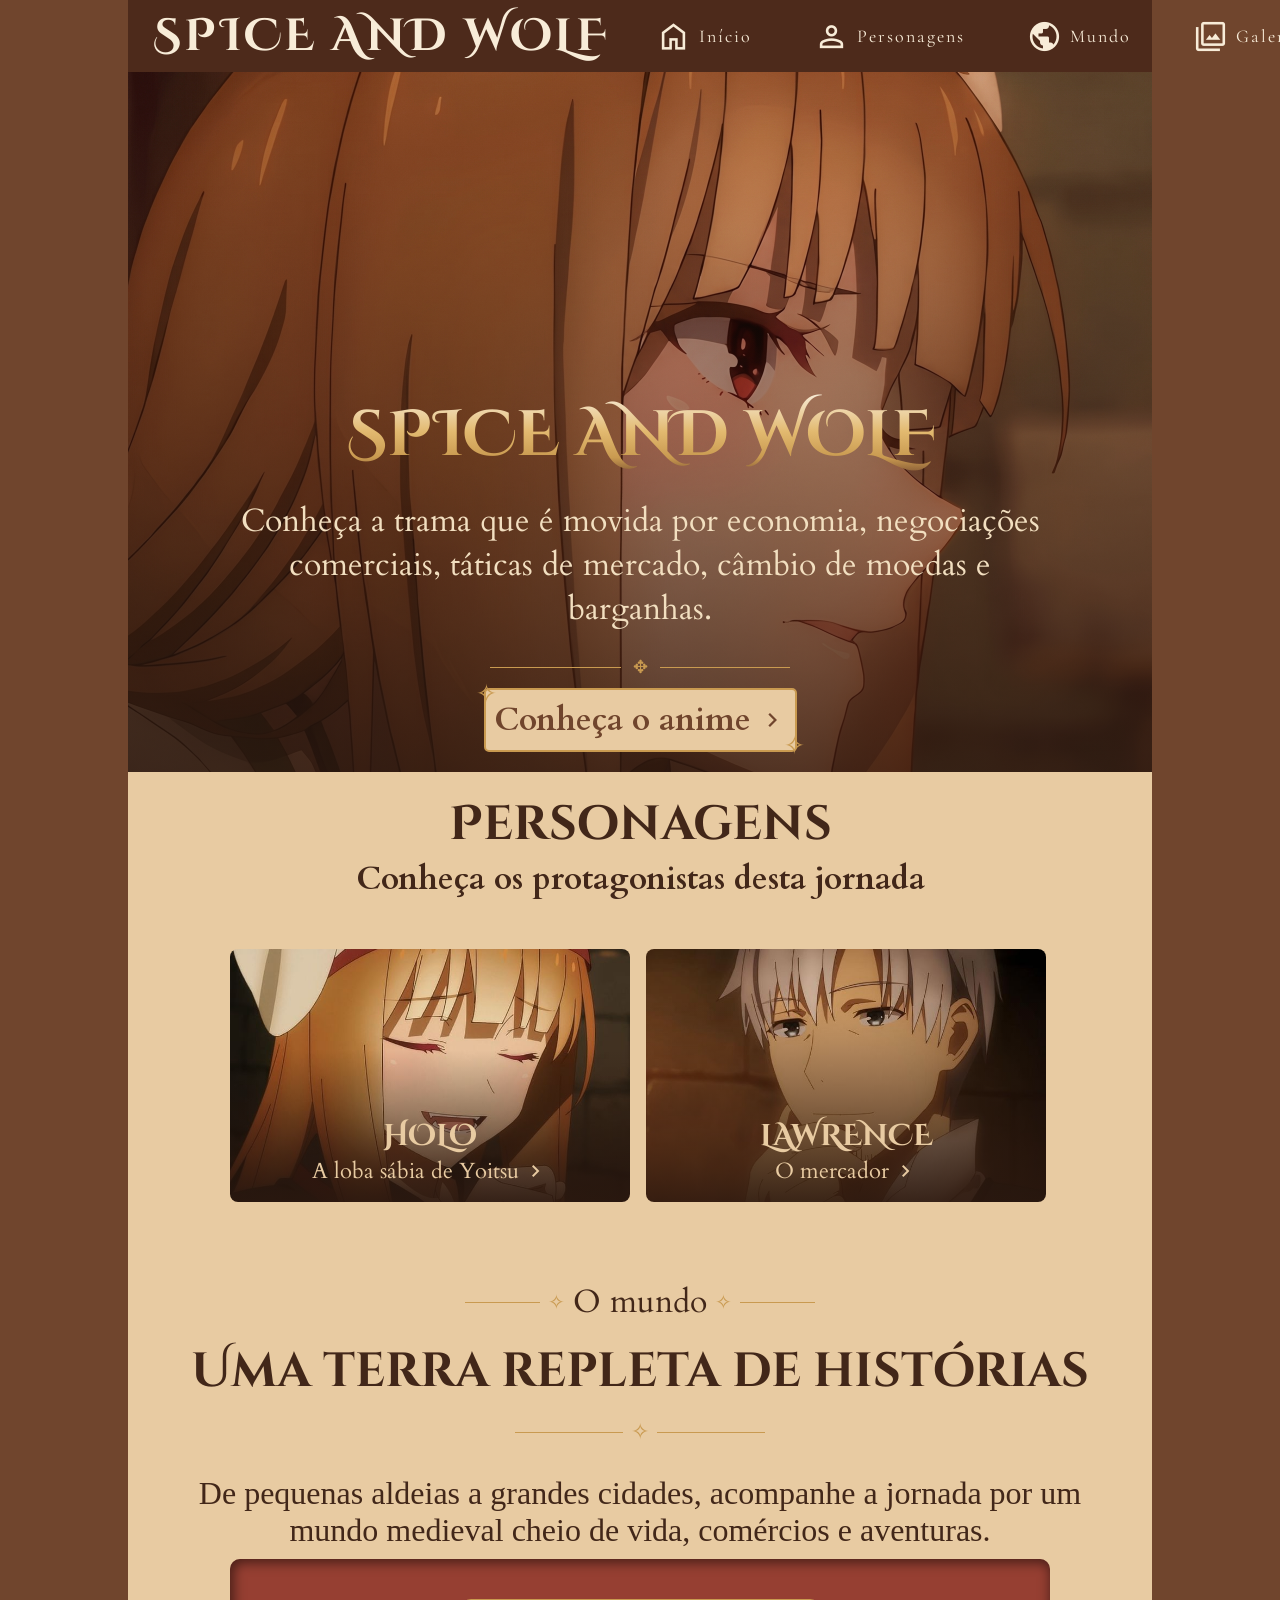
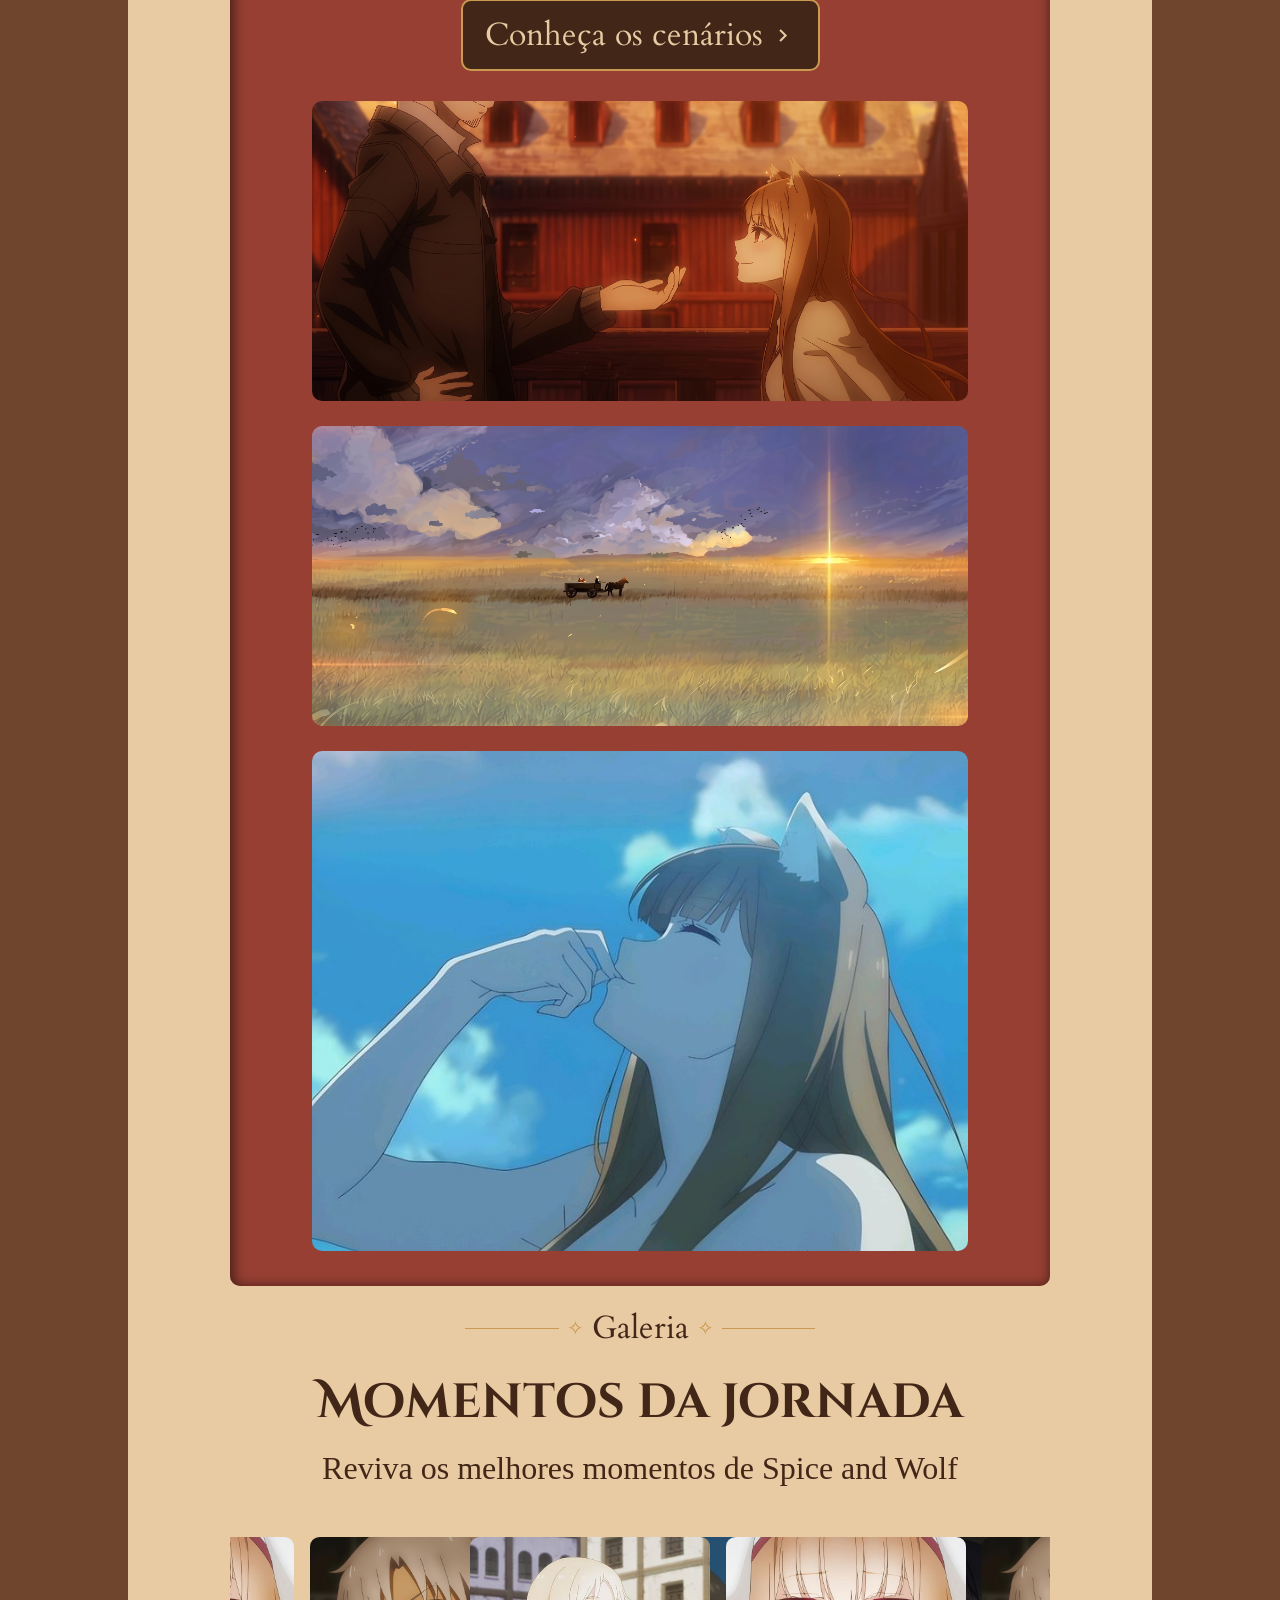
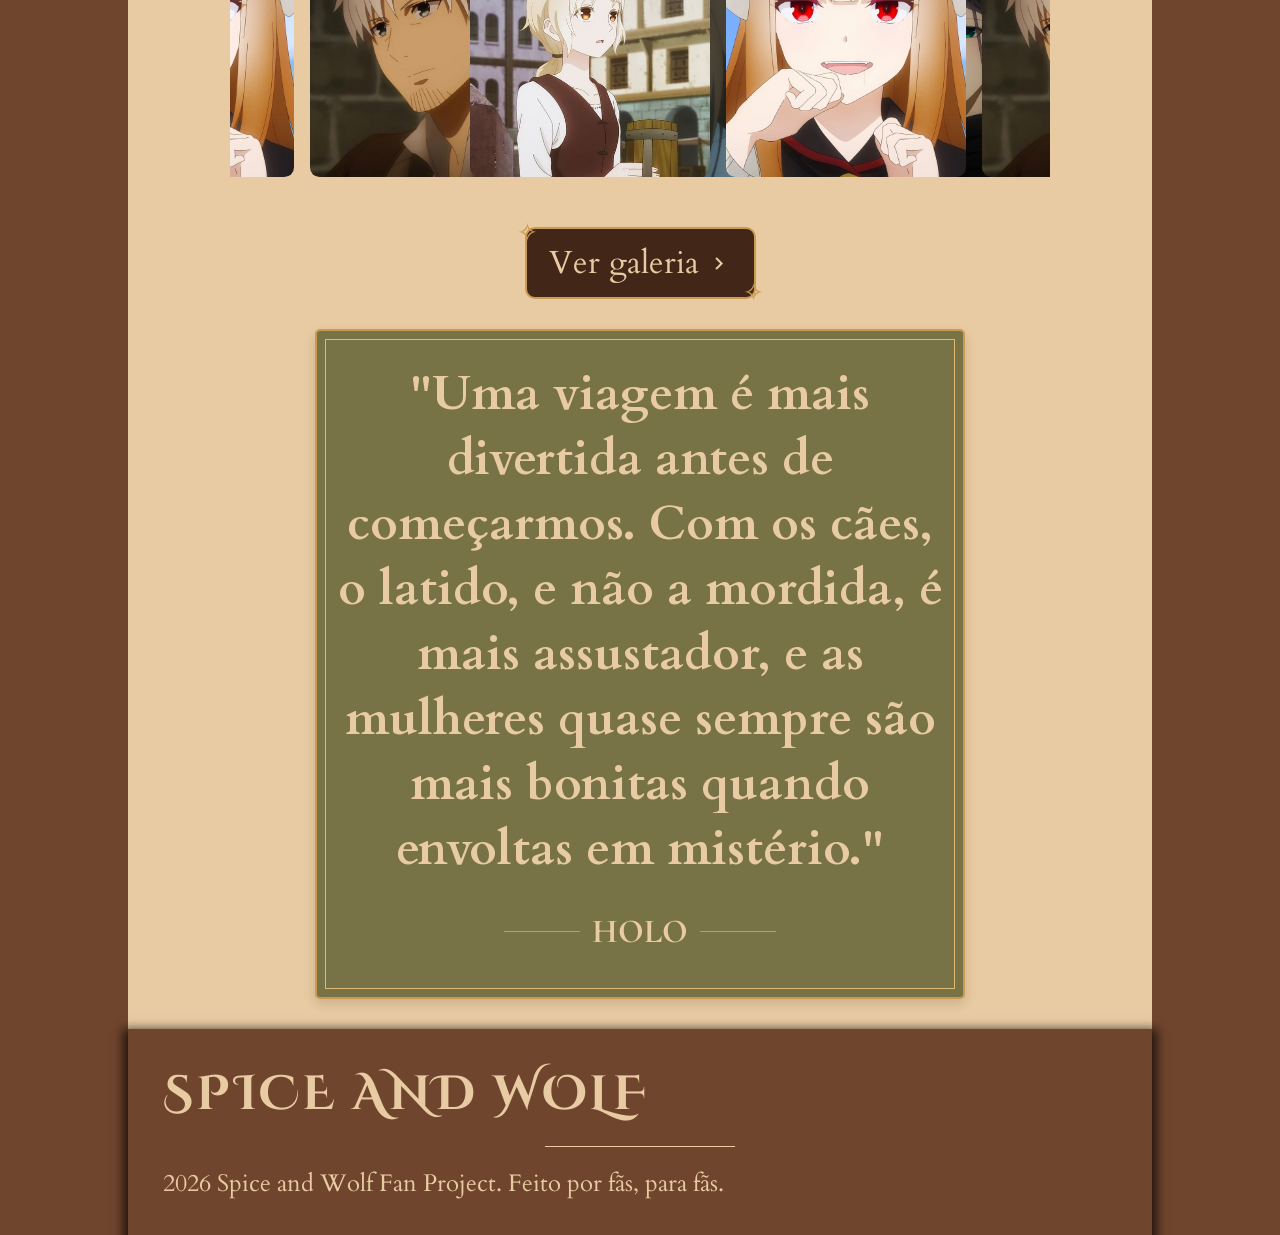
==== commit 94a13138: "Só falta deixar o footer legal para telas maiores" ====
--- a/index.html
+++ b/index.html
@@ -114,9 +114,6 @@
                 </div>
         </section>
 
-        <!-- <p id="mundo" >O mundo</p>
-
-        <h2 id="historias" >Uma terra <br> repleta de histórias</h1> -->
             <div class="cabecalho-mundo">
 
             <div class="rotulo-mundo">
@@ -190,15 +187,13 @@
     </section>
     </main>
     <footer>
-    <a href="">Spice and <br> Wolf</a>
-
-    <div class="linha-footer"></div>
-
-    <p>
-        2026 Spice and Wolf Fan Project.<br>
-        Feito por fãs, para fãs.
-    </p>
-</footer>
+        <a href="">Spice and <br> Wolf</a>
+        <div class="linha-footer"></div>
+            <p>
+                2026 Spice and Wolf Fan Project.<br>
+                Feito por fãs, para fãs.
+            </p>
+    </footer>
     <script src="mobile-navbar.js"></script>
 </body>
 </html>
--- a/style.css
+++ b/style.css
@@ -34,7 +34,6 @@
     padding: 0;
     box-sizing: border-box;
 }
-
 
 
 body {
@@ -142,7 +141,7 @@
     justify-content: flex-end;
     align-items: center;
     background-image:linear-gradient(to bottom,
-    transparent 10%, rgba(43, 24, 15, 0.9) 100%),url("Imagens/holo11.jpg");
+    transparent 5%, rgba(43, 24, 15, 0.9) 100%),url("Imagens/holo11\(2\).jpg");
     background-size: 190.4%;
     background-attachment: fixed;
     background-position: 60% top;
@@ -772,8 +771,8 @@
 }
 footer {
     background-color: var(--Leather-Brown);
-    padding: 30px;
-    box-shadow: 5px 5px 10px 5px rgba(0, 0, 0, 0.712);
+    padding: 35px;
+    box-shadow: 0px 5px 10px 5px rgba(0, 0, 0, 0.712);
     text-align: center;
 }
 footer a{
@@ -793,11 +792,6 @@
     background-color: var(--Parchment);
     margin: 20px auto;
 }
-footer {
-    background-color: var(--Leather-Brown);
-    padding: 20px 15px;
-    text-align: center;
-}
 footer a {
     display: block;
     font-family: var(--Titulos);
@@ -820,13 +814,27 @@
         transform: translateX(-100%);
     }
  }
+
+ /* ANIMAÇÃO DOS LINKS */
+
+ @keyframes navLinkFade {
+    from {
+        opacity: 0;
+        transform: translateX(50px);
+    }
+
+    to {
+        opacity: 1;
+        transform: translateX(0);
+    }
+}
 @media (max-width: 500px){
     .card {
         flex: 0 0 100%;
     }
 }
 
-/* TABLETS E CELULARES */
+/* CELULARES E TABLET */
 
 @media (max-width: 992px) {
 
@@ -850,50 +858,136 @@
     }
    .nav-list {
     position: fixed;
-
     top: 65px;
     right: 0;
-
     width: min(75vw, 320px);
     height: calc(100vh - 65px);
-
     background-color: #4d2a1b;
-
     display: flex;
     flex-direction: column;
     align-items: center;
     justify-content: space-around;
-    /* gap: 120px; */
-
     transform: translateX(100%);
     transition: transform 0.3s ease-in-out;
-
     z-index: 1000;
-}
+    }
     .nav-list li {
         margin-left: 0;
         opacity: 0;
     }
-
     .nav-list .menu {
         font-size: 22px;
     }
-
-    /* MENU ABERTO */
     .nav-list.active {
         transform: translateX(0);
     }
 }
-
-/* ANIMAÇÃO DOS LINKS */
-@keyframes navLinkFade {
-    from {
-        opacity: 0;
-        transform: translateX(50px);
-    }
-
-    to {
-        opacity: 1;
-        transform: translateX(0);
-    }
-}
+@media screen and (min-width: 922px) and (max-width: 1200px) {
+    
+}
+@media screen and (min-width: 1200px) {
+    body {
+        background-color: #70452D;
+    }
+    header {
+        width: 80%;
+        margin: auto;
+        
+    }
+    .logo {
+        font-size: 2.8em;
+    }
+    #hero {
+        /* background-image: url("Imagens/landscape5.jpg"); */
+        background-size: 80%;
+        background-position: center;
+    }
+    #hero span {
+
+    }
+    #hero  h1 {
+        font-size: 4em;
+    }
+    #textohero {
+        font-size: 2em;
+    }
+    #botaohero {
+        font-size: 2em;
+        padding: 8px;
+        margin-bottom: 20px;
+    }
+    main {
+        width: 80%;
+        margin: auto;
+    }
+    h2 {
+        font-size: 3em;
+    }
+    #textopersonagem {
+        font-size: 2em;
+       
+    }
+    .card::scroll-marker {
+        display: none;
+    }
+    .rotulo-mundo {
+        font-size: 2em;
+    }
+    #historias {
+        font-size: 3em;
+    }
+    .carousel {
+        width: 80%;
+    }
+    #textomundo {
+        font-size: 2em;
+        font-weight: 540;
+    }
+    #fotos {
+        width: 80%;
+    }
+    #cenarios {
+        font-size: 2em;
+    }
+    #imagem1, 
+    #imagem2, 
+    #imagem3 {
+        width: 80%;
+    }
+    #imagem1::before {
+        background-image: url("Imagens/landscape3\(2\).jpg");
+    }
+    #imagem2::before {
+        background-image: url("Imagens/landscape1\(2\).jpg");
+    }
+    .rotulo-galeria {
+        font-size: 2em;
+    }
+    #momentos {
+        font-size: 2em;
+        font-weight: 540;
+    }
+    .galeria {
+        width: 80%;
+    }
+    #linkgaleria {
+        font-size: 2em;
+    }
+    #textoholo {
+        font-size: 3em;
+    }
+    footer {
+        width: 80%;
+        margin: auto;
+        text-align: left;
+    }
+    footer a {
+        font-size: 3em;
+    }
+    footer p {
+        font-size: 1.5em;
+    }
+    br {
+        display: none;
+    }
+}
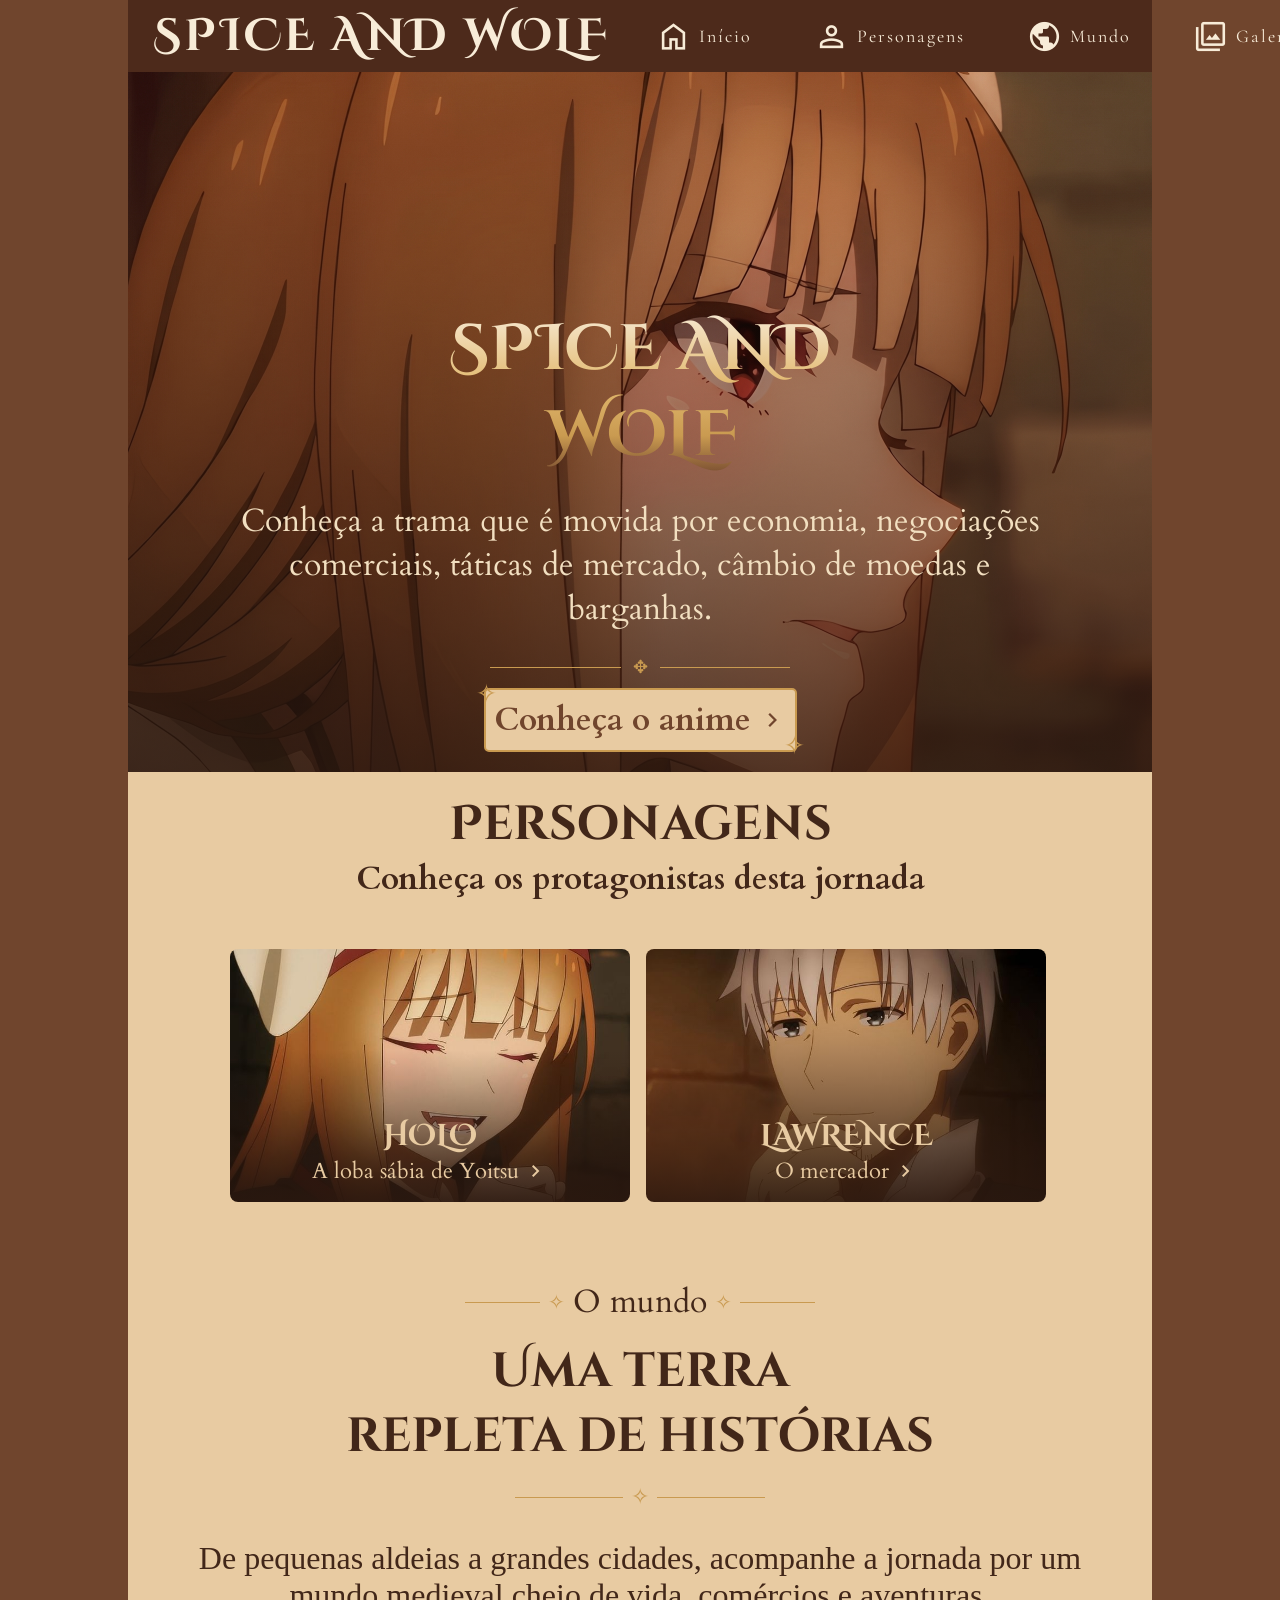
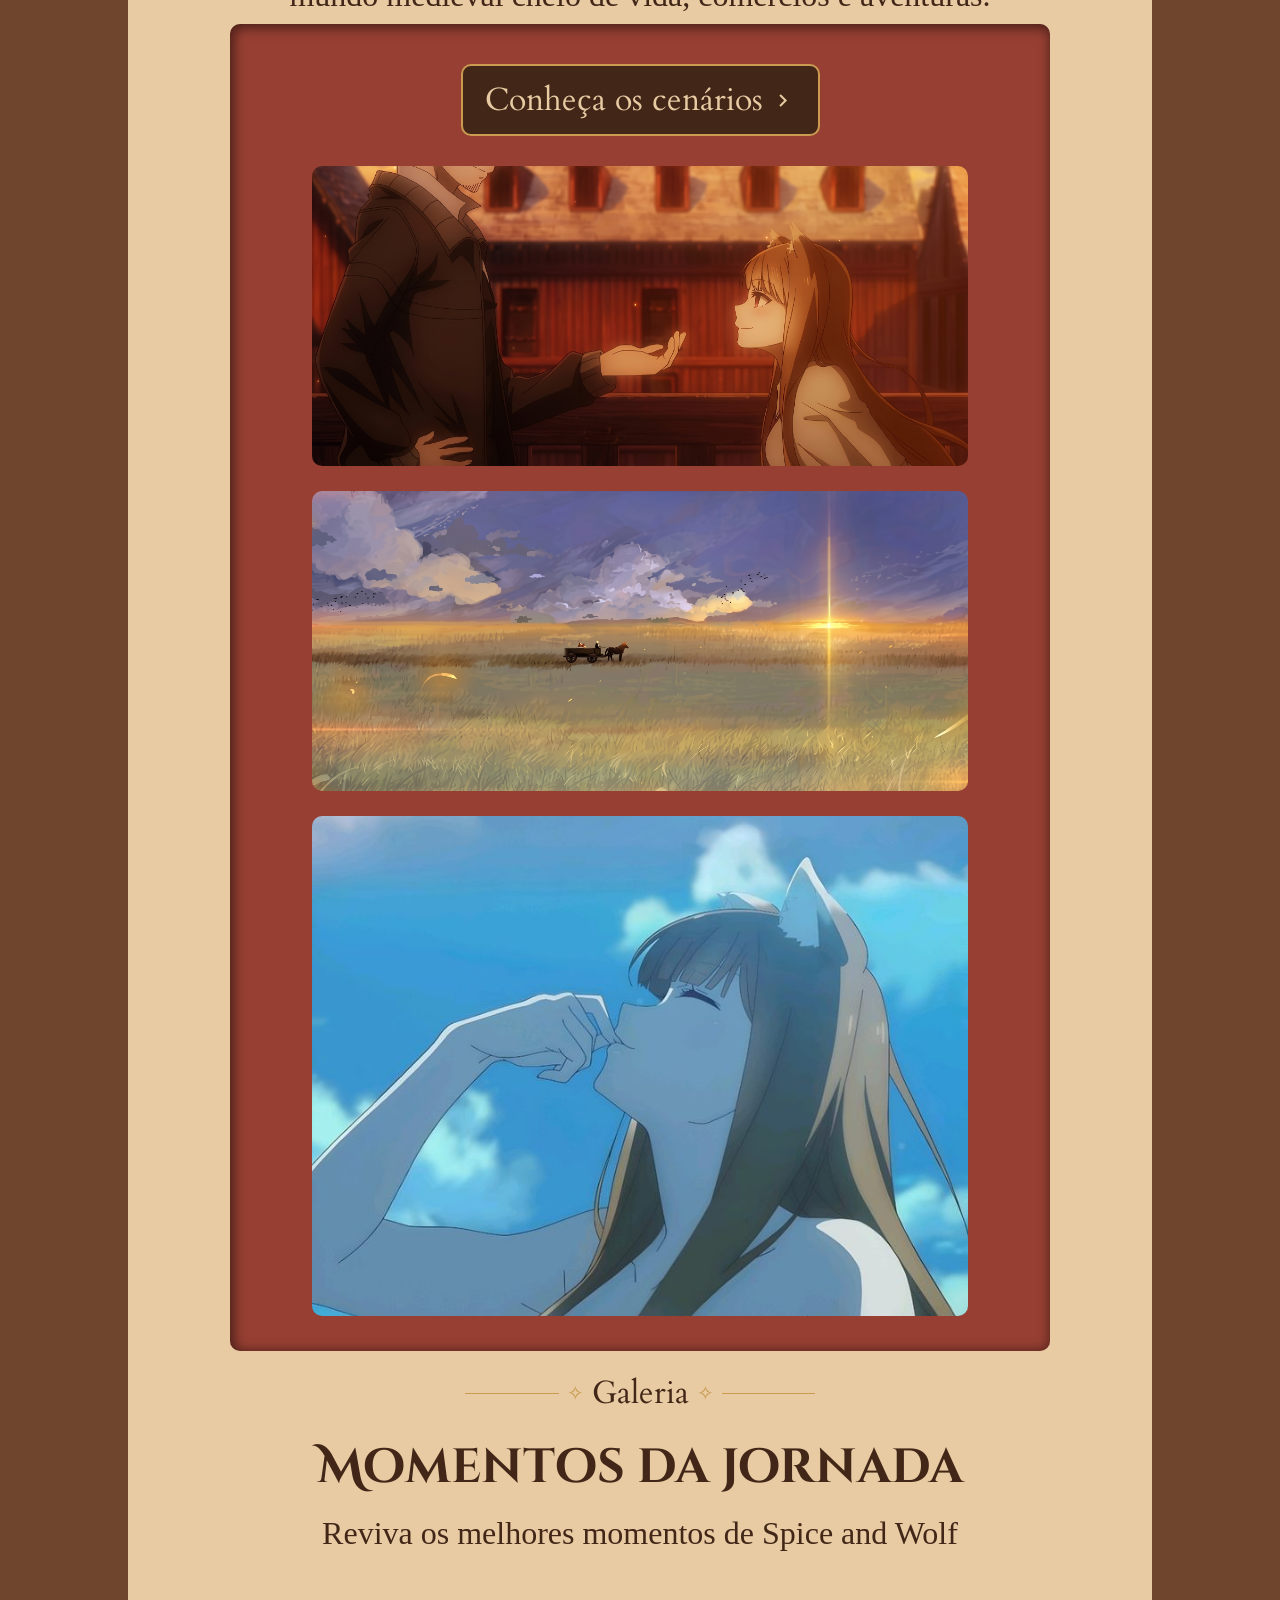
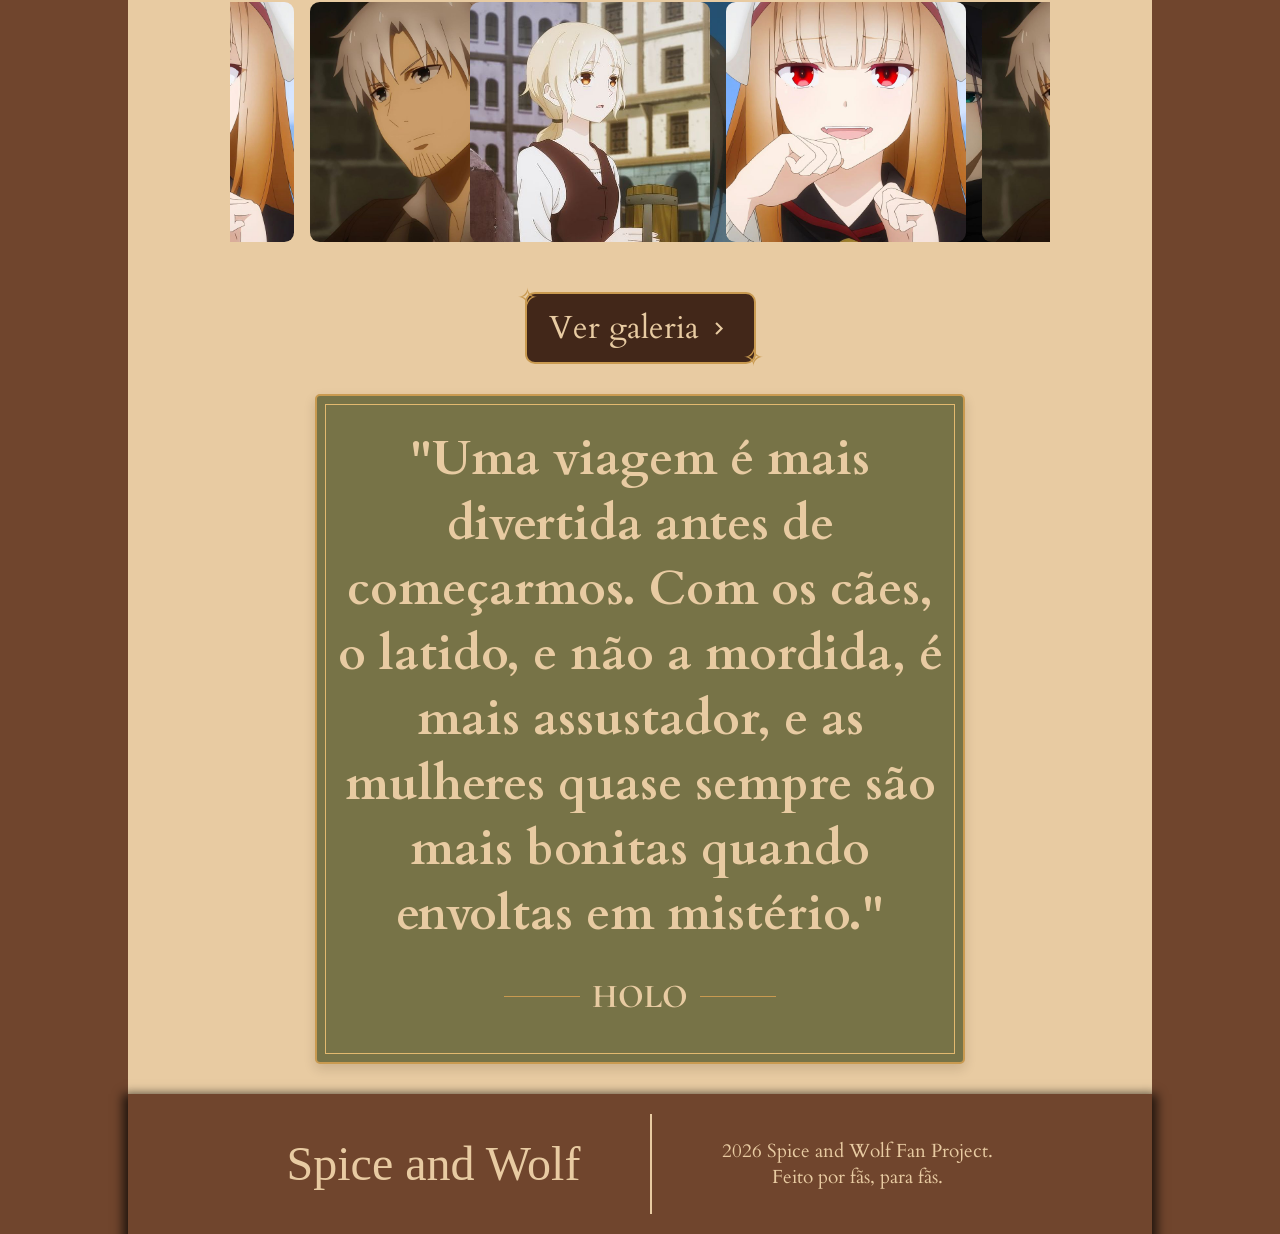
==== commit d51627a0: "testando footer no mobile" ====
--- a/index.html
+++ b/index.html
@@ -186,14 +186,27 @@
             <h3>HOLO</h3>
     </section>
     </main>
-    <footer>
-        <a href="">Spice and <br> Wolf</a>
+    <!-- <footer>
+       <h4>Spice and <br> Wolf</h4>
         <div class="linha-footer"></div>
             <p>
                 2026 Spice and Wolf Fan Project.<br>
                 Feito por fãs, para fãs.
             </p>
-    </footer>
+    </footer> -->
+    <footer>
+    <div class="footer-conteudo">
+        <a href="" class="footer-logo">Spice and Wolf</a>
+
+        <div class="linha-footer"></div>
+
+        <p class="footer-texto">
+            2026 Spice and Wolf Fan Project.
+            <br>
+            Feito por fãs, para fãs.
+        </p>
+    </div>
+</footer>
     <script src="mobile-navbar.js"></script>
 </body>
 </html>
--- a/style.css
+++ b/style.css
@@ -775,7 +775,7 @@
     box-shadow: 0px 5px 10px 5px rgba(0, 0, 0, 0.712);
     text-align: center;
 }
-footer a{
+footer h4{
     padding: 0px;
     font-family: var(--Titulos);
     font-size: 2em;
@@ -976,18 +976,58 @@
     #textoholo {
         font-size: 3em;
     }
-    footer {
+    /* footer {
         width: 80%;
         margin: auto;
-        text-align: left;
+        display: flex;
+        justify-content: center;
+        align-items: center;
+        padding: 0px;
+    }
+    footer h4 {
+        font-size: 3em;
+        margin-left: 40px;
+    }
+    footer p {
+        font-size: 1.5em;
+        margin-right: 230px;
+    }
+    br {
+        display: none;
+    }
+    .linha-footer {
+        height: 140px;
+        width: 2px;
+        
+    } */
+     @media (min-width: 1200px) {
+
+    footer {
+        display: block;
+        width: 80%;
+        margin: auto;
+        padding: 0px;
     }
     footer a {
         font-size: 3em;
     }
-    footer p {
-        font-size: 1.5em;
-    }
-    br {
-        display: none;
-    }
+    .footer-conteudo {
+        display: flex;
+        align-items: center;
+        justify-content: center;
+        gap: 70px;
+
+        width: fit-content;
+        margin: 0 auto;
+    }
+    .footer-texto {
+        font-size: 1.2em;
+    }
+    .linha-footer {
+        width: 2px;
+        height: 100px;
+        background-color: var(--Parchment);
+        flex-shrink: 0;
+    }
+}
 }
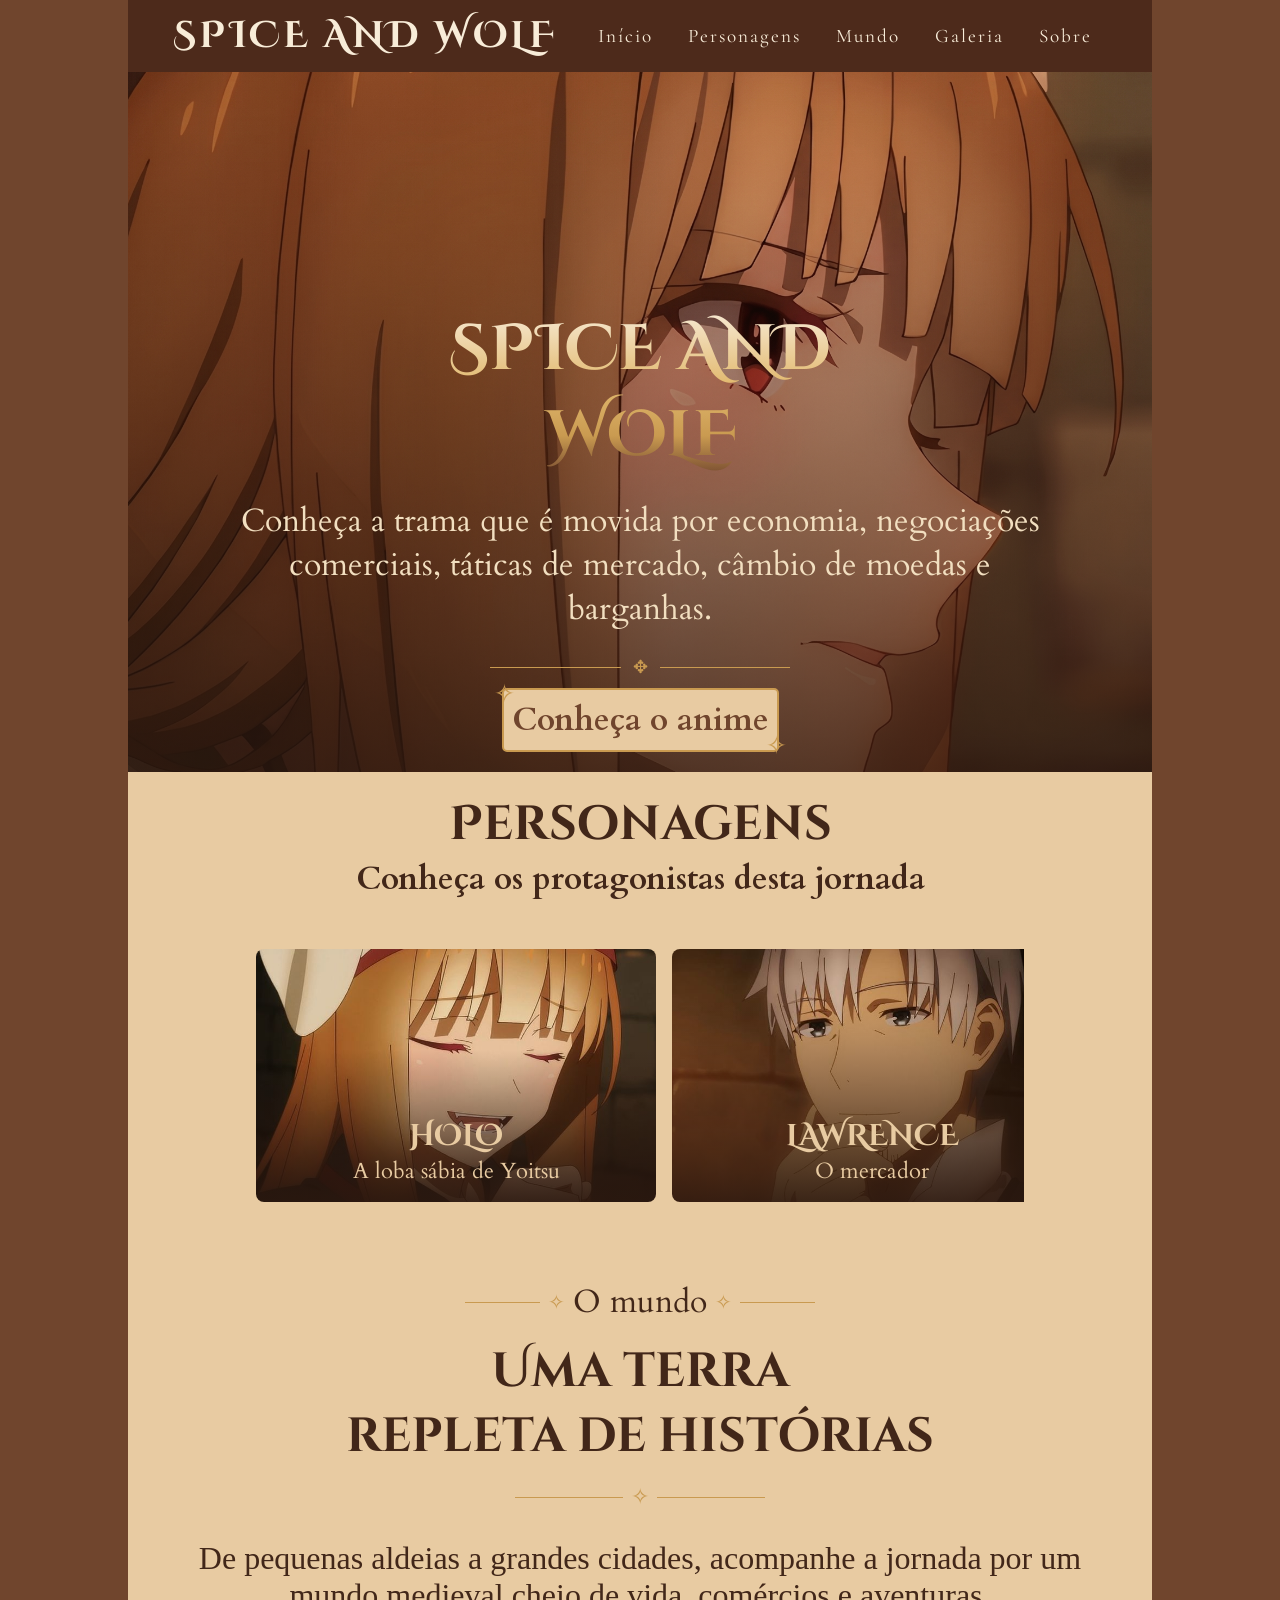
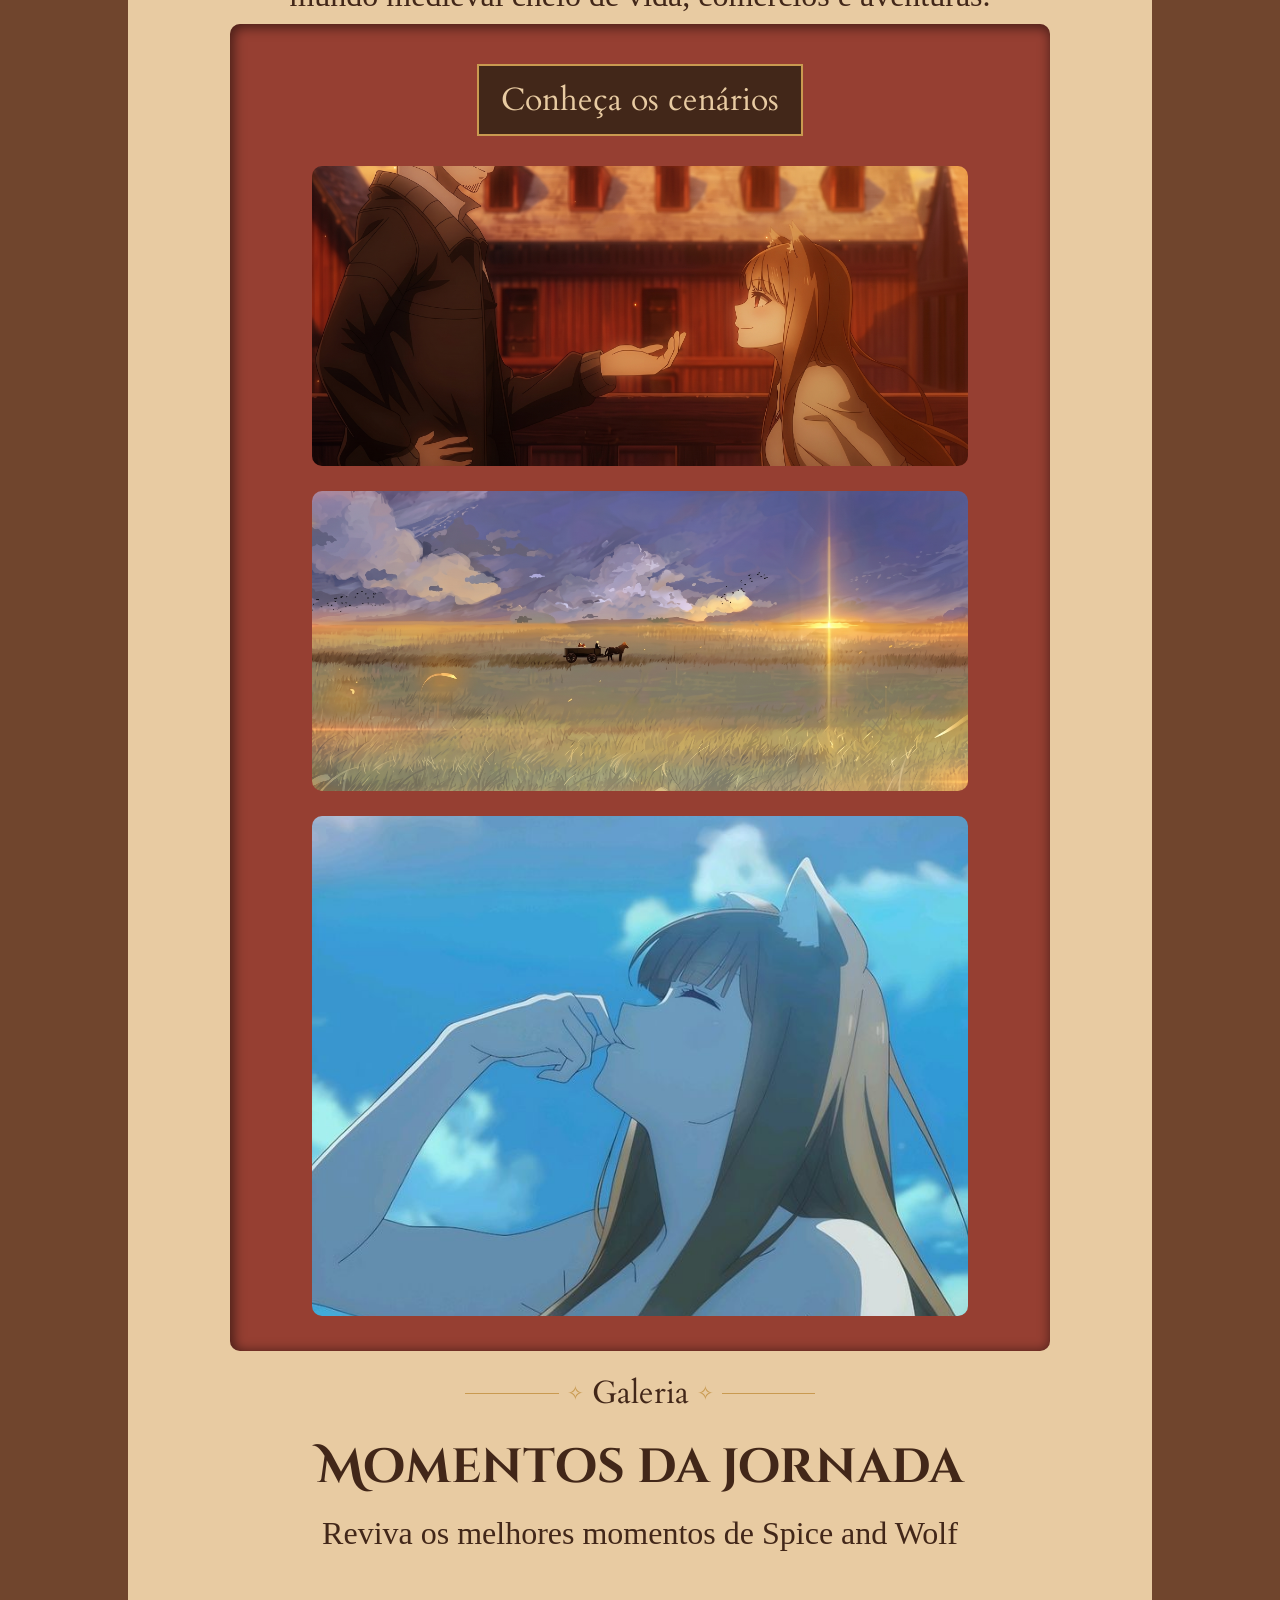
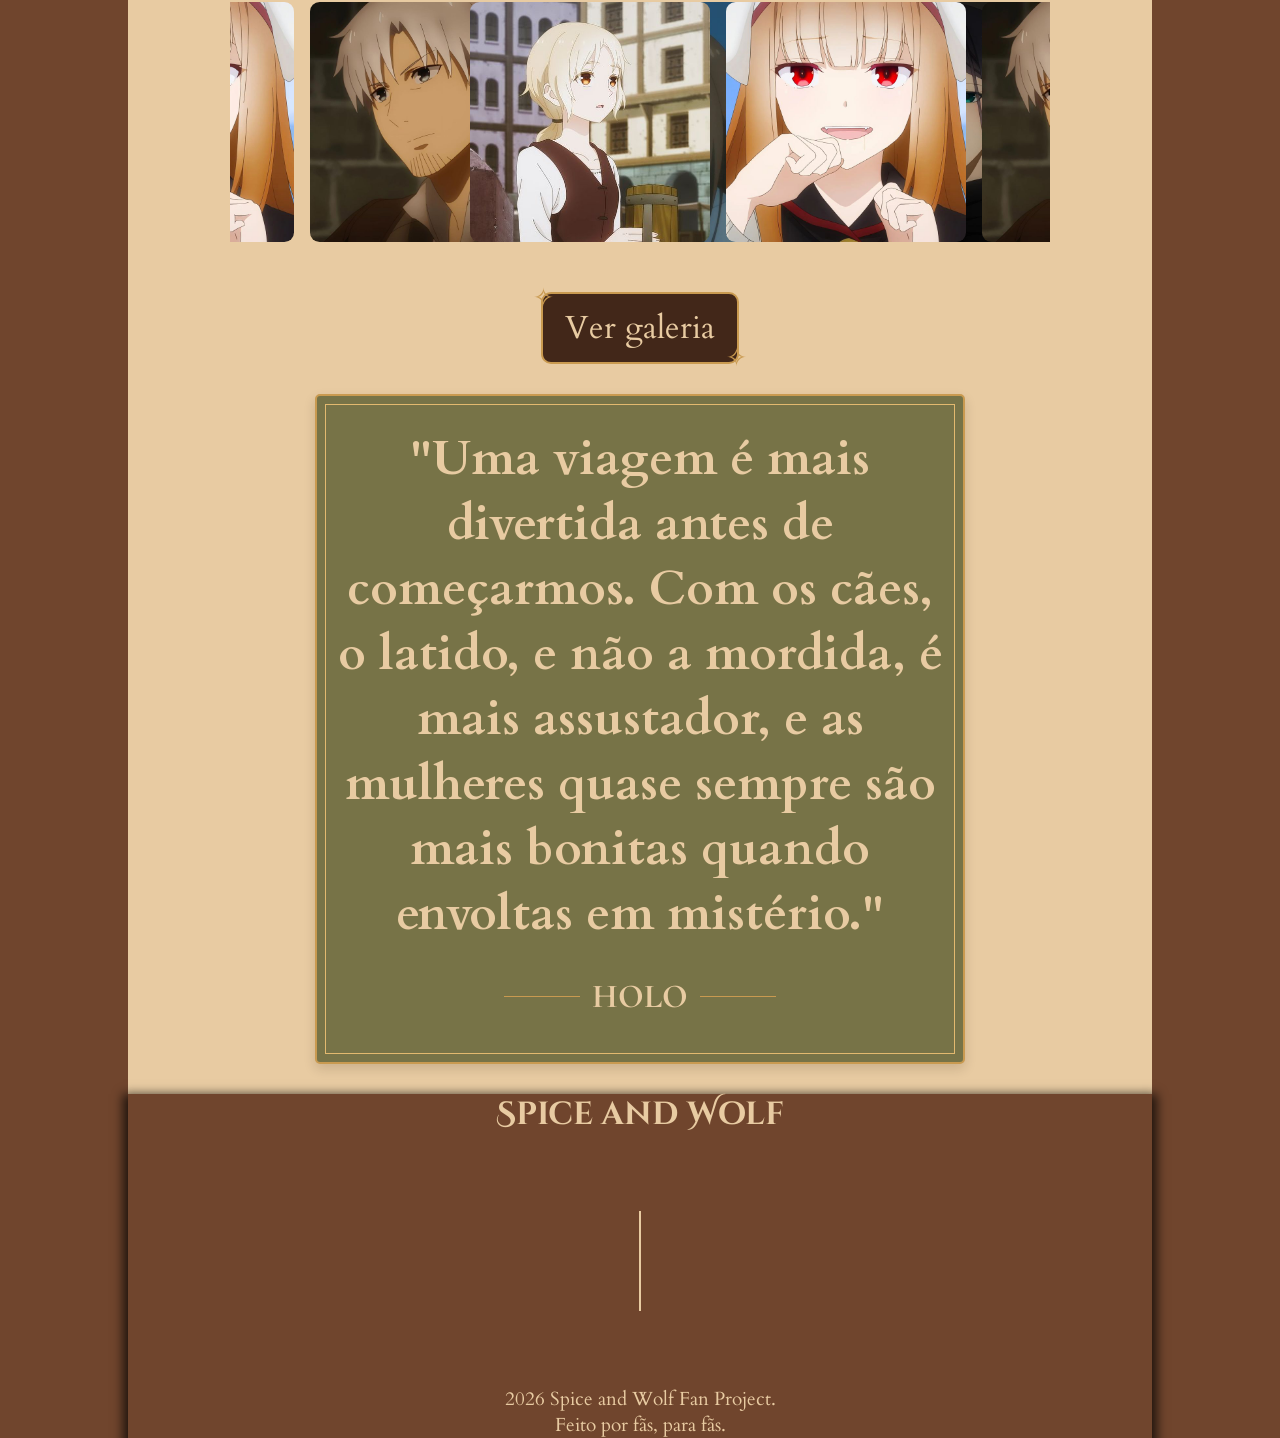
==== commit 13a4b67f: "Deixei a página principal responsiva, e organizei os códigos" ====
--- a/index.html
+++ b/index.html
@@ -24,7 +24,7 @@
                 </li>
 
                 <li>
-                    <a class="menu" href="">
+                    <a class="menu" href="#pagpersonagem">
                     <span class="material-symbols-outlined">person</span>
                     <span>Personagens</span>
                     </a>
@@ -64,7 +64,7 @@
                 </span></a>
         </section>
 
-        <h2>Personagens</h2>
+        <h2 id="pagpersonagem">Personagens</h2>
         <p id="textopersonagem" >Conheça os protagonistas desta jornada</p>
 
         <section class="carousel borda-irregular">
@@ -186,14 +186,7 @@
             <h3>HOLO</h3>
     </section>
     </main>
-    <!-- <footer>
-       <h4>Spice and <br> Wolf</h4>
-        <div class="linha-footer"></div>
-            <p>
-                2026 Spice and Wolf Fan Project.<br>
-                Feito por fãs, para fãs.
-            </p>
-    </footer> -->
+
     <footer>
     <div class="footer-conteudo">
         <a href="" class="footer-logo">Spice and Wolf</a>
@@ -207,6 +200,8 @@
         </p>
     </div>
 </footer>
+
     <script src="mobile-navbar.js"></script>
+    
 </body>
 </html>
--- a/style.css
+++ b/style.css
@@ -1,5 +1,9 @@
 
 @charset "UTF-8";
+
+/* ==================================================
+   1. CONFIGURAÇÕES GERAIS
+================================================== */
 
 @import url('https://fonts.googleapis.com/css2?family=Cinzel+Decorative:wght@400;700;900&display=swap');
 @import url('https://fonts.googleapis.com/css2?family=Cormorant+Garamond:ital,wght@0,300..700;1,0..700&display=swap');
@@ -29,445 +33,618 @@
     --Textos: 'Cormorant Garamond', serif;
     --Textos2: 'Cardo', serif;
 }
+
+/* RESET */
+
 * {
     margin: 0;
     padding: 0;
     box-sizing: border-box;
 }
 
-
 body {
     width: 100%;
     overflow-x: clip;
 }
+
 body.menu-open {
     overflow: hidden;
 }
+
+
+/* ==================================================
+   2. HEADER E MENU DE NAVEGAÇÃO
+================================================== */
+
 nav {
     display: flex;
     justify-content: space-around;
     align-items: center;
-    font-family: var(--Textos2);
-    background-color: #4d2a1b;
+
     height: 8vh;
     padding: 0 25px;
-}
+
+    background-color: #4d2a1b;
+    font-family: var(--Textos2);
+}
+
 .logo {
-    padding: 0px;
+    padding: 0;
+
     font-family: var(--Titulos);
     font-size: 1.5em;
     font-weight: bold;
+    letter-spacing: 3px;
     text-transform: uppercase;
-    letter-spacing: 3px;
-    color: #F8ECD8;
+
+    color: var(--Soft-Ivory);
     text-decoration: none;
     flex-shrink: 0;
 }
+
+/* Ícones do Material Symbols */
+
 .material-symbols-outlined {
+    display: inline-block;
+
     font-family: 'Material Symbols Outlined';
     font-weight: normal;
     font-style: normal;
-    color: #F8ECD8;
     font-size: 35px;
     line-height: 1;
-    display: inline-block;
+
+    color: var(--Soft-Ivory);
+
     white-space: nowrap;
     text-transform: none;
     letter-spacing: normal;
     font-feature-settings: 'liga';
 }
-.menu {
-    display: flex;
-    align-items: center;
-    gap: 8px;
-    color: #F8ECD8;
-    text-decoration: none;
-    padding: 15px;
-    border-radius: 10px;
-    transition: background-color 0.3s;
-}
-.menu:hover {
-    transition-duration: 1s;
-    background-color: var(--Leather-Brown);
-    border-radius: 10px;
-}
+
+/* Links do menu */
+
 .nav-list {
+    display: flex;
+    align-items: center;
     list-style: none;
-    display: flex;
-    align-items: center;
-}
+}
+
 .nav-list li {
+    margin-left: 32px;
     letter-spacing: 2px;
-    margin-left: 32px;
-}
+}
+
 .nav-list .menu {
     font-family: var(--Textos);
     font-size: 18px;
 }
+
+.menu {
+    display: flex;
+    align-items: center;
+    gap: 8px;
+
+    padding: 15px;
+    border-radius: 10px;
+
+    color: var(--Soft-Ivory);
+    text-decoration: none;
+
+    transition: background-color 0.3s;
+}
+
+.menu:hover {
+    background-color: var(--Leather-Brown);
+    transition-duration: 1s;
+}
+
+/* Menu hamburguer */
+
 .mobile-menu {
     display: none;
     cursor: pointer;
 }
+
 .mobile-menu div {
     width: 32px;
     height: 2px;
-    background-color: #F8ECD8;
     margin: 8px;
+
+    background-color: var(--Soft-Ivory);
     transition: 0.3s;
 }
+
+/* Transformação do hamburguer em X */
+
 .mobile-menu.active .line1 {
     transform: rotate(-45deg) translate(-8px, 8px);
 }
+
 .mobile-menu.active .line2 {
     opacity: 0;
 }
+
 .mobile-menu.active .line3 {
     transform: rotate(45deg) translate(-5px, -7px);
 }
-h1 {
-    text-transform: uppercase;
-    font-family: var(--Titulos);
-    font-size: 3em;
-    background: linear-gradient(to bottom,#F8ECD8 0%,#E2B96F 45%,#C99A50 75%,#70452D 100%);
-    background-clip: text;
-    -webkit-background-clip: text;
-    color: transparent;
-}
+
+
+/* ==================================================
+   3. HERO
+================================================== */
+
 #hero {
-    text-align: center;
-    height: 700px;
     display: flex;
     flex-flow: column;
     justify-content: flex-end;
     align-items: center;
-    background-image:linear-gradient(to bottom,
-    transparent 5%, rgba(43, 24, 15, 0.9) 100%),url("Imagens/holo11\(2\).jpg");
+
+    height: 700px;
+
+    text-align: center;
+    color: #a75f08;
+
+    background-image:
+        linear-gradient(
+            to bottom,
+            transparent 5%,
+            rgba(43, 24, 15, 0.9) 100%
+        ),
+        url("Imagens/holo11\(2\).jpg");
+
     background-size: 190.4%;
     background-attachment: fixed;
     background-position: 60% top;
     background-repeat: no-repeat;
-    color: #a75f08;
-}
-h2 {
+}
+
+/* Título principal */
+
+h1 {
     font-family: var(--Titulos);
-    font-size: 2em;
-    text-align: center;
-    margin-top: 20px;
-    color: var(--Deep-Brown);
-    font-weight: bolder;
-}
-#textopersonagem {
-    color: #422719;
-    font-family: var(--Textos2);
-    text-align: center;
-    font-size: 1.5em;
-    font-weight: 550;
-}
+    font-size: 3em;
+    text-transform: uppercase;
+
+    background: linear-gradient(
+        to bottom,
+        #F8ECD8 0%,
+        #E2B96F 45%,
+        #C99A50 75%,
+        #70452D 100%
+    );
+
+    background-clip: text;
+    -webkit-background-clip: text;
+    color: transparent;
+}
+
+/* Texto do Hero */
+
 #textohero {
     width: 80%;
-    margin: 20px 0px;
+    margin: 20px 0;
+
+    font-family: var(--Textos2);
     font-size: 20px;
+    font-weight: 500;
+
+    color: var(--Light-Cream);
+}
+
+/* Ornamento do Hero */
+
+.ornamento {
+    display: flex;
+    align-items: center;
+    justify-content: center;
+    gap: 12px;
+
+    width: 300px;
+    margin: 5px auto 10px;
+}
+
+.ornamento::before,
+.ornamento::after {
+    content: "";
+    flex: 1;
+    height: 1px;
+    background-color: var(--Antique-Gold);
+}
+
+.ornamento span {
+    color: var(--Antique-Gold);
+    font-size: 18px;
+}
+
+/* Botão do Hero */
+
+#botaohero {
+    display: inline-flex;
+    align-items: center;
+    justify-content: center;
+    gap: 8px;
+
+    margin-bottom: 15px;
+    padding: 5px;
+
+    border-radius: 5px;
+
+    background-color: var(--Parchment);
+    color: var(--Leather-Brown);
+
     font-family: var(--Textos2);
-    font-weight: 500;
-    color: var(--Light-Cream);
-}
-#botaohero {
-    padding: 5px;
-    margin-bottom: 15px;
     font-size: 1.5em;
     font-weight: 530;
-    font-family: var(--Textos2);
-    color: var(--Leather-Brown);
-    display: inline-flex;
-    align-items: center;
-    justify-content: center;
-    gap: 8px;
     text-decoration: none;
-    background-color: var(--Parchment);
-    border-radius: 5px;
-}
+}
+
 #setahero {
     color: var(--Leather-Brown);
 }
- .icone-cta {
+
+.icone-cta {
     font-size: 28px;
     line-height: 1;
     color: var(--Leather-Brown);
 }
+
+/* Detalhes decorativos do botão */
+
 .cenario {
     position: relative;
+    padding: 8px;
     border: 2px solid var(--Antique-Gold);
-    padding: 8px;
-}
+}
+
 .cenario::before,
 .cenario::after {
     content: "✧";
     position: absolute;
+
     color: var(--Antique-Gold);
     font-size: 25px;
 }
+
 .cenario::before {
     top: -13px;
     left: -10px;
 }
+
 .cenario::after {
     bottom: -13px;
     right: -10px;
 }
-.ornamento {
-    display: flex;
-    align-items: center;
-    justify-content: center;
-    gap: 12px;
-    width: 300px;
-    margin: 5px auto 10px auto;
-}
-.ornamento::before, .ornamento::after {
-    content: "";
-    flex: 1;
-    height: 1px;
-    background-color: var(--Antique-Gold);
-}
-.ornamento span {
-    color: var(--Antique-Gold);
-    font-size: 18px;
-}
+
+
+/* ==================================================
+   4. MAIN — CONFIGURAÇÕES GERAIS
+================================================== */
+
+main {
+    display: flow-root;
+
+    background-color: var(--Parchment);
+    border-radius: 10px 10px 0 0;
+}
+
+h2 {
+    margin-top: 20px;
+
+    color: var(--Deep-Brown);
+
+    font-family: var(--Titulos);
+    font-size: 2em;
+    font-weight: bolder;
+    text-align: center;
+}
+
+
+/* ==================================================
+   5. MAIN — PERSONAGENS
+================================================== */
+
+#textopersonagem {
+    color: var(--Deep-Brown);
+
+    font-family: var(--Textos2);
+    font-size: 1.5em;
+    font-weight: 550;
+    text-align: center;
+}
+
+/* Carrossel */
+
 .carousel {
+    display: flex;
+    gap: 1em;
+
     width: 100%;
+    margin: 3em auto;
+
     overflow-x: auto;
-    margin: 3em auto;
-    display: flex;
-    gap: 1em;
     scroll-behavior: smooth;
+    scroll-snap-type: x mandatory;
+
     anchor-name: --carousel;
-    scroll-snap-type: x mandatory;
     scroll-marker-group: after;
 }
+
 .carousel::scroll-marker-group {
     display: flex;
     justify-content: center;
     gap: .5em;
 }
+
+.carousel::-webkit-scrollbar {
+    display: none;
+}
+
+/* Marcadores do carrossel */
+
 .card::scroll-marker {
     content: '';
+    width: 1em;
     height: 1em;
-    width: 1em;
-    background-color: #E2B96F;
+
+    background-color: var(--Wheat-Gold);
     border-radius: 50%;
 }
+
 .card::scroll-marker:target-current {
     background-color: var(--Muted-Red);
 }
-.carousel::-webkit-scrollbar {
-    display: none;
-}
+
+/* Botões de navegação do carrossel */
+
 .carousel::scroll-button(right),
 .carousel::scroll-button(left) {
+    position: fixed;
+    position-anchor: --carousel;
+
+    display: grid;
+    place-items: center;
+
+    width: 46px;
+    height: 46px;
+    padding: 0;
+
+    border: none;
+    border-radius: 50%;
+
+    background-color: var(--Muted-Red);
+    color: var(--Parchment);
+
     font-family: 'Material Symbols Outlined';
     font-feature-settings: 'liga';
     font-size: 22px;
     font-weight: normal;
     line-height: 1;
-    display: grid;
-    place-items: center;
-    width: 46px;
-    height: 46px;
-    padding: 0;
-    border: none;
-    border-radius: 50%;
-    background-color: var(--Muted-Red);
-    color: var(--Parchment);
+
     cursor: pointer;
-    position: fixed;
-    position-anchor: --carousel;
-}
+}
+
 .carousel::scroll-button(right) {
     content: "arrow_forward_ios";
     position-area: right center;
     translate: -50% 0;
 }
+
 .carousel::scroll-button(left) {
     content: "arrow_back_ios";
     position-area: left center;
     translate: 50% 0;
     text-indent: 6px;
 }
+
+/* Cards dos personagens */
+
 .card {
-    scroll-snap-align: start;
     flex: 0 0 25em;
     aspect-ratio: 5 / 3;
+
+    padding: 1em;
+
     background-color: #a75f08;
-    padding: 1em;
     border-radius: .5em;
+
     text-align: center;
     align-content: center;
-}
+
+    scroll-snap-align: start;
+}
+
+/* Imagens dos personagens */
+
 #cardholo {
-    background-image:linear-gradient(to bottom,
-    transparent 40%, rgba(43, 24, 15, 0.9) 100%),url("Imagens/holo19.jpg");
+    background-image:
+        linear-gradient(
+            to bottom,
+            transparent 40%,
+            rgba(43, 24, 15, 0.9) 100%
+        ),
+        url("Imagens/holo19.jpg");
+
     background-size: 100%;
-    background-position: 50% 95% ;
+    background-position: 50% 95%;
     background-repeat: no-repeat;
 }
-#cardholo h3 {
+
+#cardlawrence {
+    background-image:
+        linear-gradient(
+            to bottom,
+            transparent 20%,
+            rgba(43, 24, 15, 0.9) 100%
+        ),
+        url("Imagens/lawrence1.jpg");
+
+    background-size: 100%;
+    background-position: 90% 70%;
+}
+
+#cardnora {
+    background-image:
+        linear-gradient(
+            to bottom,
+            transparent 20%,
+            rgba(43, 24, 15, 0.9) 100%
+        ),
+        url("Imagens/nora1.jpg");
+
+    background-size: 100%;
+    background-position: 50% 50%;
+}
+
+#carddian {
+    background-image:
+        linear-gradient(
+            to bottom,
+            transparent 30%,
+            rgba(43, 24, 15, 0.9) 100%
+        ),
+        url("Imagens/dian3.jpg");
+
+    background-size: 100%;
+    background-position: 50% 55%;
+}
+
+#cardmarlheit {
+    background-image:
+        linear-gradient(
+            to bottom,
+            transparent 10%,
+            rgba(43, 24, 15, 0.9) 100%
+        ),
+        url("Imagens/marlheit1.jpg");
+
+    background-size: 100%;
+    background-position: 50% 55%;
+}
+
+/* Títulos dos cards */
+
+#cardholo h3,
+#cardlawrence h3,
+#cardnora h3,
+#carddian h3,
+#cardmarlheit h3 {
+    margin-top: 150px;
+
+    color: var(--Parchment);
+
+    font-family: var(--Titulos);
     font-size: 1.9em;
-    margin-top: 150px;
-    font-family: var(--Titulos);
-    color: var(--Parchment);
-}
-#cardholo a {
-    font-size: 1.4em;
+}
+
+/* Links dos cards */
+
+#cardholo a,
+#cardlawrence a,
+#cardnora a,
+#carddian a,
+#cardmarlheit a {
     color: var(--Parchment);
     font-family: var(--Textos2);
-}
-#cardlawrence {
-    background-image:linear-gradient(to bottom,
-    transparent 20%, rgba(43, 24, 15, 0.9) 100%),url("Imagens/lawrence1.jpg");
-    background-size: 100%;
-    background-position: 90% 70%;
-}
-#cardlawrence h3 {
-    font-size: 1.9em;
-    margin-top: 150px;
-    font-family: var(--Titulos);
-    color: var(--Parchment);
-}
-#cardlawrence a {
     font-size: 1.4em;
-    color: var(--Parchment);
-    font-family: var(--Textos2);
-}
-#cardnora {
-    background-image:linear-gradient(to bottom,
-    transparent 20%, rgba(43, 24, 15, 0.9) 100%),url("Imagens/nora1.jpg");
-    background-size: 100%;
-    background-position: 50% 50% ;
-}
-#cardnora h3 {
-    font-size: 1.9em;
-    margin-top: 150px;
-    font-family: var(--Titulos);
-    color: var(--Parchment);
-}
-#cardnora a {
-    font-size: 1.4em;
-    color: var(--Parchment);
-    font-family: var(--Textos2);
-}
-#carddian {
-    background-image:linear-gradient(to bottom,
-    transparent 30%, rgba(43, 24, 15, 0.9) 100%),url("Imagens/dian3.jpg");
-    background-size: 100%;
-    background-position: 50% 55% ;
-}
-#carddian h3 {
-    font-size: 1.9em;
-    margin-top: 150px;
-    font-family: var(--Titulos);
-    color: var(--Parchment);
-}
-#carddian a {
-    font-size: 1.4em;
-    color: var(--Parchment);
-    font-family: var(--Textos2);
-}
-#cardmarlheit {
-    background-image:linear-gradient(to bottom,
-    transparent 10%, rgba(43, 24, 15, 0.9) 100%),url("Imagens/marlheit1.jpg");
-    background-size: 100%;
-    background-position: 50% 55% ;
-}
-#cardmarlheit h3 {
-    font-size: 1.9em;
-    margin-top: 150px;
-    font-family: var(--Titulos);
-    color: var(--Parchment);
-}
-#cardmarlheit a {
-    font-size: 1.4em;
-    color: var(--Parchment);
-    font-family: var(--Textos2);
-}
-#simbolo {
-      color: var(--Parchment);
-}
+}
+
 .personagem-link {
     display: inline-flex;
     align-items: center;
     justify-content: center;
     gap: 5px;
+
+    color: var(--Deep-Brown);
+
     font-family: var(--Textos2);
     font-size: 1.1em;
+    text-decoration: none;
+}
+
+#simbolo {
+    color: var(--Parchment);
+}
+
+.icone-personagem {
     color: var(--Deep-Brown);
-    text-decoration: none;
-}
-.icone-personagem {
     font-size: 24px;
-    color: var(--Deep-Brown);
-}
-main {
-    background-color: var(--Parchment);
-    border-radius: 10px 10px 0px 0px;
-    display: flow-root;
-}
+}
+
+/* Estilo complementar */
+
 .personagens {
     position: relative;
+
+    margin: 25px 0;
+    padding: 35px 0;
+
     background-color: var(--Light-Cream);
-    padding: 35px 0;
-    margin: 25px 0;
-}
-#mundo {
+}
+
+
+/* ==================================================
+   6. MAIN — MUNDO
+================================================== */
+
+/* Cabeçalho da seção */
+
+.cabecalho-mundo {
+    padding: 30px 15px;
     text-align: center;
-    margin-top: 50px;
-    font-size: 2em;
-}
-#textomundo {
-    color: var(--Deep-Brown);
-    width: 90%;
-    margin: auto;
-    text-align: center;
-    font-size: 2em;
-    font-weight: 500;
-}
-.cabecalho-mundo {
-    text-align: center;
-    padding: 30px 15px;
-}
+}
+
+/* Rótulo decorativo */
+
 .rotulo-mundo {
     display: flex;
     align-items: center;
     justify-content: center;
     gap: 8px;
+
     width: 80%;
     max-width: 350px;
     margin: auto;
+
     color: var(--Deep-Brown);
+
     font-family: var(--Textos2);
     font-size: 1.2em;
 }
+
 .linha {
     flex: 1;
     height: 1px;
     background-color: var(--Antique-Gold);
 }
+
 .losango {
     color: var(--Antique-Gold);
     font-size: 20px;
 }
+
+/* Título do Mundo */
+
 #historias {
+    margin: 15px 0;
+
+    color: var(--Deep-Brown);
+
     font-family: var(--Titulos);
-    color: var(--Deep-Brown);
     font-size: 2em;
-    margin: 15px 0;
-}
+}
+
+/* Ornamento */
+
 .ornamento-mundo {
     display: flex;
     align-items: center;
     justify-content: center;
+
     width: 65%;
     max-width: 250px;
-    margin: 15px auto 0px auto;
-}
+    margin: 15px auto 0;
+}
+
 .ornamento-mundo::before,
 .ornamento-mundo::after {
     content: "";
@@ -475,345 +652,445 @@
     height: 1px;
     background-color: var(--Antique-Gold);
 }
+
 .ornamento-mundo span {
+    margin: 0 8px;
+
     color: var(--Antique-Gold);
     font-size: 22px;
-    margin: 0 8px;
-}
+}
+
+/* Texto da seção */
+
+#textomundo {
+    width: 90%;
+    margin: auto;
+
+    color: var(--Deep-Brown);
+
+    font-size: 2em;
+    font-weight: 500;
+    text-align: center;
+}
+
+/* Área das imagens */
+
+#fotos {
+    width: 96%;
+    margin: 10px auto 0;
+    padding: 10px 0;
+
+    background-color: var(--Muted-Red);
+    border-radius: 10px;
+
+    box-shadow: inset 2px 2px 12px 2px rgba(0, 0, 0, 0.507);
+}
+
+/* Botão Conheça os cenários */
+
 #cenarios {
+    position: relative;
+
     display: flex;
     align-items: center;
     justify-content: center;
     gap: 8px;
-    width: fit-content;
-    margin: 25px auto 0;
-    background-color: var(--Leather-Brown);
-    text-align: center;
-    font-size: 1.5em;
-    padding: 10px;
-    color: var(--Parchment);
-    text-decoration: none;
-    border-radius: 10px;
-}
-.icone-cenario {
-    color: var(--Parchment);
-    font-size: 28px;
-    line-height: 1;
-}
-#cenarios {
-    position: relative;
-    border: 2px solid var(--Antique-Gold);
-    padding: 8px;
-}
-#cenarios {
-    position: relative;
-    display: flex;
-    align-items: center;
-    justify-content: center;
-    gap: 8px;
+
     width: fit-content;
     margin: 30px auto;
     padding: 12px 22px;
+
     background-color: var(--Deep-Brown);
+    border: 2px double var(--Antique-Gold);
+
     color: var(--Parchment);
+
     font-family: var(--Textos2);
     font-size: 1.3em;
     text-decoration: none;
-    border: 2px double var(--Antique-Gold);
-    outline-offset: 4px;
+
     transition: .3s ease;
 }
+
 .icone-cenario {
     color: var(--Parchment);
     font-size: 25px;
     line-height: 1;
-}
+
+    transition: transform .3s ease;
+}
+
 #cenarios:hover {
     background-color: var(--Leather-Brown);
+    border-color: var(--Wheat-Gold);
+
     box-shadow: 0 5px 12px rgba(43, 24, 15, 0.25);
-    border-color: var(--Wheat-Gold);
-}
+}
+
 #cenarios:hover .icone-cenario {
     transform: translateX(4px);
 }
-.icone-cenario {
-    color: var(--Parchment);
-    font-size: 25px;
-    line-height: 1;
-    transition: transform .3s ease;
-}
+
+/* Imagens dos cenários */
+
 #imagem1,
 #imagem2 {
     position: relative;
+    isolation: isolate;
     overflow: hidden;
-    isolation: isolate;
+
+    width: 90%;
     height: 300px;
-    width: 90%;
     margin: 25px auto;
+
     background-color: var(--Muted-Red);
     border-radius: 10px;
 }
+
 #imagem3 {
     position: relative;
+    isolation: isolate;
     overflow: hidden;
-    isolation: isolate;
+
+    width: 90%;
     height: 500px;
-    width: 90%;
     margin: 25px auto;
+
     background-color: var(--Muted-Red);
     border-radius: 10px;
 }
-#imagem1::before {
+
+/* Imagens de fundo */
+
+#imagem1::before,
+#imagem2::before,
+#imagem3::before {
     content: "";
+
     position: absolute;
     inset: -15% 0;
-    background-image: url("Imagens/landscape3.jpg");
+
     background-size: cover;
-    background-position: 80%;
     background-repeat: no-repeat;
+
     transform: translateY(var(--parallax-y, 0px));
     z-index: -1;
 }
+
+#imagem1::before {
+    background-image: url("Imagens/landscape3.jpg");
+    background-position: 80%;
+}
+
 #imagem2::before {
-    content: "";
+    background-image: url("Imagens/landscape1.jpg");
+    background-position: center;
+}
+
+#imagem3::before {
+    background-image: url("Imagens/landscape11.jpg");
+    background-position: bottom;
+    border-radius: inherit;
+}
+
+
+/* ==================================================
+   7. MAIN — GALERIA
+================================================== */
+
+/* Rótulo da galeria */
+
+.rotulo-galeria {
+    display: flex;
+    align-items: center;
+    justify-content: center;
+    gap: 8px;
+
+    width: 80%;
+    max-width: 350px;
+    margin: 20px auto 0;
+
+    color: var(--Deep-Brown);
+
+    font-family: var(--Textos2);
+    font-size: 1.2em;
+}
+
+/* Texto da galeria */
+
+#momentos {
+    width: 90%;
+    margin: auto;
+    padding-top: 15px;
+
+    color: var(--Deep-Brown);
+
+    font-size: 2em;
+    font-weight: 500;
+    text-align: center;
+}
+
+/* Área animada */
+
+.galeria {
+    display: flex;
+
+    width: 90%;
+    margin: 50px auto;
+
+    overflow-x: hidden;
+}
+
+.galeria::-webkit-scrollbar {
+    display: none;
+}
+
+.group {
+    display: flex;
+    align-items: center;
+    justify-content: center;
+    gap: 1em;
+
+    width: max-content;
+    padding-right: 1em;
+
+    flex-shrink: 0;
+
+    animation: spin 20s infinite linear;
+}
+
+/* Cards da galeria */
+
+.cardgaleria {
+    flex: 0 0 5em;
+
+    height: 5em;
+    padding: 1em;
+
+    background-color: var(--Muted-Red);
+    border-radius: .2em;
+
+    font-size: 3rem;
+    text-align: center;
+    align-content: center;
+
+    background-repeat: no-repeat;
+}
+
+/* Imagens individuais */
+
+.foto1 {
+    background-image: url("Imagens/nora8.jpg");
+    background-size: 100%;
+}
+
+.foto2 {
+    background-image: url("Imagens/holo16.jpg");
+    background-size: 100%;
+}
+
+.foto3 {
+    background-image: url("Imagens/lawrence3.jpg");
+    background-size: 100%;
+}
+
+.foto4 {
+    background-image: url("Imagens/landscape10.jpg");
+    background-size: 100%;
+}
+
+.foto5 {
+    background-image: url("Imagens/dian8.jpg");
+    background-size: 100%;
+}
+
+.foto6 {
+    background-image: url("Imagens/holo4.jpg");
+    background-size: 100%;
+}
+
+/* Botão Ver galeria */
+
+#linkgaleria {
+    position: relative;
+
+    display: flex;
+    align-items: center;
+    justify-content: center;
+    gap: 8px;
+
+    width: fit-content;
+    margin: 30px auto;
+    padding: 12px 22px;
+
+    background-color: var(--Deep-Brown);
+    border: 2px double var(--Antique-Gold);
+    border-radius: 10px;
+
+    color: var(--Parchment);
+
+    font-family: var(--Textos2);
+    font-size: 1.3em;
+    text-decoration: none;
+
+    transition: .3s ease;
+}
+
+#linkgaleria::before,
+#linkgaleria::after {
+    content: "✧";
+
     position: absolute;
-    inset: -15% 0;
-    background-image: url("Imagens/landscape1.jpg");
-    background-size: cover;
-    background-position: center;
-    background-repeat: no-repeat;
-    transform: translateY(var(--parallax-y, 0px));
-    z-index: -1;
-}
-#imagem3::before {
-    content: "";
-    position: absolute;
-    inset: -15% 0;
-    background-image: url("Imagens/landscape11.jpg");
-    background-size: cover;
-    background-position: bottom;
-    background-repeat: no-repeat;
-    transform: translateY(var(--parallax-y, 0px));
-    z-index: -1;
-    border-radius: inherit;
-}
-#fotos {
-    background-color: var(--Muted-Red);
-    width: 96%;
-    margin: auto;
-    border-radius: 10px;
-    padding: 10px 0px;
-    margin-top: 10px;
-    box-shadow: inset 2px 2px 12px 2px rgba(0, 0, 0, 0.507);
-}
+
+    color: var(--Antique-Gold);
+    font-size: 25px;
+}
+
+#linkgaleria::before {
+    top: -13px;
+    left: -10px;
+}
+
+#linkgaleria::after {
+    bottom: -13px;
+    right: -10px;
+}
+
+#linkgaleria:hover {
+    background-color: var(--Leather-Brown);
+    border-color: var(--Antique-Gold);
+
+    box-shadow: 0 5px 12px rgba(43, 24, 15, 0.25);
+}
+
+#linkgaleria:hover .icone-cenario {
+    transform: translateX(4px);
+}
+
+
+/* ==================================================
+   8. MAIN — CITAÇÃO DA HOLO
+================================================== */
+
 #textoholo {
-    color: var(--Parchment);
-    width: 90%;
-    margin: 20px auto 0px auto;
-    font-size: 2em;
-    font-weight: 600;
-    font-family: var(--Textos2);
-    background-color: var(--Olive-Green);
-    padding: 10px;
-    text-align: center;
-    border-radius: 5px;
     position: relative;
+
     width: 90%;
     max-width: 650px;
     margin: 30px auto;
     padding: 30px 20px;
+
     background-color: var(--Olive-Green);
     border: 2px solid var(--Antique-Gold);
     border-radius: 5px;
+
+    color: var(--Parchment);
+
+    font-family: var(--Textos2);
+    font-size: 2em;
+    font-weight: 600;
+    text-align: center;
+
     box-shadow: 0 5px 12px rgba(43, 24, 15, 0.15);
 }
+
+/* Borda interna */
+
 #textoholo::before {
     content: "";
+
     position: absolute;
     inset: 8px;
+
     border: 1px solid var(--Wheat-Gold);
     pointer-events: none;
 }
+
+/* Nome da Holo */
+
 #textoholo h3 {
-    padding-top: 15px;
     display: flex;
     align-items: center;
     justify-content: center;
     gap: 12px;
+
     width: 45%;
     margin: 15px auto;
+    padding-top: 15px;
+
+    color: var(--Parchment);
+
     font-family: var(--Textos);
-    color: var(--Parchment);
     font-size: .7em;
 }
+
 #textoholo h3::before,
 #textoholo h3::after {
     content: "";
+
     flex: 1;
     height: 1px;
+
     background-color: var(--Antique-Gold);
 }
-.rotulo-galeria {
-    display: flex;
-    align-items: center;
-    justify-content: center;
-    gap: 8px;
-    width: 80%;
-    max-width: 350px;
-    margin: 20px auto 0px auto;
-    color: var(--Deep-Brown);
-    font-family: var(--Textos2);
-    font-size: 1.2em;
-}
-#momentos {
-    padding-top: 15px;
-    color: var(--Deep-Brown);
-    width: 90%;
-    margin: auto;
+
+
+/* ==================================================
+   9. FOOTER
+================================================== */
+
+footer {
+    padding: 35px;
+
+    background-color: var(--Leather-Brown);
+    box-shadow: 0 5px 10px 5px rgba(0, 0, 0, 0.712);
+
     text-align: center;
-    font-size: 2em;
-    font-weight: 500;
-}
-.galeria {
-    margin: 50px auto;
-    width: 90%;
-    display: flex;
-    overflow-x: hidden;
-}
-.galeria::-webkit-scrollbar {
-    display: none;
-}
- .group {
-    display: flex;
-    align-items: center;
-    justify-content: center;
-    gap: 1em;
-    animation: spin 20s infinite linear;
-    padding-right: 1em;
-    flex-shrink: 0;
-    width: max-content;
- }
- .cardgaleria {
-    flex: 0 0 5em;
-    height: 5em;
-    padding: 1em;
-    background-color: var(--Muted-Red);
-    font-size: 3rem;
-    border-radius: .2em;
-    text-align: center;
-    align-content: center;
-    background-repeat: no-repeat;
- }
- .foto1{
-    background-image: url("Imagens/nora8.jpg");
-    background-size: 100%;
- }
- .foto2{
-    background-image: url("Imagens/holo16.jpg");
-    background-size: 100%;
- }
- .foto3{
-    background-image: url("Imagens/lawrence3.jpg");
-    background-size: 100%;
- }
- .foto4{
-    background-image: url("Imagens/landscape10.jpg");
-    background-size: 100%;
- }
- .foto5{
-    background-image: url("Imagens/dian8.jpg");
-    background-size: 100%;
- }
- .foto6{
-    background-image: url("Imagens/holo4.jpg");
-    background-size: 100%;
- }
- #linkgaleria {
-    position: relative;
-    display: flex;
-    align-items: center;
-    justify-content: center;
-    gap: 8px;
-    width: fit-content;
-    margin: 30px auto;
-    padding: 12px 22px;
-    background-color: var(--Deep-Brown);
+}
+
+/* Conteúdo do footer */
+
+.footer-conteudo {
+    display: flex;
+    flex-direction: column;
+    align-items: center;
+    gap: 15px;
+}
+
+/* Logo */
+
+.footer-logo {
+    display: block;
+
     color: var(--Parchment);
-    font-family: var(--Textos2);
-    font-size: 1.3em;
-    text-decoration: none;
-    border: 2px double var(--Antique-Gold);
-    border-radius: 10px;
-    transition: .3s ease;
-}
-#linkgaleria::before,
-#linkgaleria::after {
-    content: "✧";
-    position: absolute;
-    color: var(--Antique-Gold);
-    font-size: 25px;
-}
-#linkgaleria::before {
-    top: -13px;
-    left: -10px;
-}
-#linkgaleria::after {
-    bottom: -13px;
-    right: -10px;
-}
-#linkgaleria:hover {
-    background-color: var(--Leather-Brown);
-    box-shadow: 0 5px 12px rgba(43, 24, 15, 0.25);
-    border-color: var(--Antique-Gold);
-}
-#linkgaleria:hover .icone-cenario {
-    transform: translateX(4px);
-}
-footer {
-    background-color: var(--Leather-Brown);
-    padding: 35px;
-    box-shadow: 0px 5px 10px 5px rgba(0, 0, 0, 0.712);
-    text-align: center;
-}
-footer h4{
-    padding: 0px;
+
     font-family: var(--Titulos);
     font-size: 2em;
-    font-weight: bold;
-    text-transform: uppercase;
-    letter-spacing: 3px;
-    color: #F8ECD8;
+    line-height: 1.3;
+
     text-decoration: none;
-    flex-shrink: 0;
-}
+}
+
+/* Divisória */
+
 .linha-footer {
     width: 190px;
     height: 1px;
+
+    margin: 5px auto;
+
     background-color: var(--Parchment);
-    margin: 20px auto;
-}
-footer a {
-    display: block;
-    font-family: var(--Titulos);
-    font-size: 2em;
-    color: var(--Deep-Brown);
-    text-decoration: none;
-    line-height: 1.3;
+}
+
+/* Texto */
+
+.footer-texto {
     color: var(--Parchment);
-}
-footer p {
+
     font-family: var(--Textos2);
     font-size: 1em;
-    color: var(--Parchment);
-}
- @keyframes spin {
-    from {
-        transform: translateX(0);
-    }
-    to {
-        transform: translateX(-100%);
-    }
- }
+}
+
 
  /* ANIMAÇÃO DOS LINKS */
 
@@ -882,9 +1159,144 @@
         transform: translateX(0);
     }
 }
-@media screen and (min-width: 922px) and (max-width: 1200px) {
+
+/* TABLET / MONITORES */    
+
+
+@media screen and (min-width: 992px) and (max-width: 1200px) {
+
+    body {
+        background-color: #70452D; 
+    }
+    .nav-list li {
+        margin: 0px;
+        padding: 0px;
+        /*  margin-left: 0; */
+    }
+     .nav-list .menu {
+        font-size: 1.2m;
+        
+    }
+    .material-symbols-outlined {
+        display: none;
+    }
+    header {
+        width: 90%;
+        margin: auto;
     
-}
+    }
+    .logo {
+        font-size: 2.2em;
+    }
+    #hero {
+        /* background-image: url("Imagens/landscape5.jpg"); */
+        background-size: 105%;
+        background-position: center;
+    }
+    #hero  h1 {
+        font-size: 3.5em;
+    }
+    #textohero {
+        font-size: 1.6em;
+    }
+    #botaohero {
+        font-size: 1.7em;
+        padding: 8px;
+        margin-bottom: 20px;
+    }
+    main {
+        width: 90%;
+        margin: auto;
+    }
+    h2 {
+        font-size: 2.7em;
+    }
+    #textopersonagem {
+        font-size: 1.8em;
+       
+    }
+    .card::scroll-marker {
+        display: none;
+    }
+    .rotulo-mundo {
+        font-size: 1.8em;
+    }
+    #historias {
+        font-size: 2.7em;
+    }
+    .carousel {
+        width: 80%;
+    }
+    #textomundo {
+        font-size: 1.8em;
+        font-weight: 540;
+    }
+    #cenarios {
+        font-size: 1.7em;
+    }
+    #fotos {
+        width: 90%;
+    }
+    #imagem1, 
+    #imagem2, 
+    #imagem3 {
+        width: 90%;
+    }
+    #imagem1::before {
+        background-image: url("Imagens/landscape3\(2\).jpg");
+    }
+    #imagem2::before {
+        background-image: url("Imagens/landscape1\(2\).jpg");
+    }
+    .rotulo-galeria {
+        font-size: 1.8em;
+    }
+    #momentos {
+        font-size: 2em;
+        font-weight: 540;
+    }
+    .galeria {
+        width: 90%;
+    }
+    #linkgaleria {
+        font-size: 1.7em;
+    }
+    #textoholo {
+        font-size: 2.5em;
+    }
+    footer {
+        display: block;
+        width: 90%;
+        margin: auto;
+        padding: 0px;
+    }
+    footer a {
+        font-size: 2.3em;
+        font-weight: 530;
+    }
+    .footer-conteudo {
+        display: flex;
+        align-items: center;
+        justify-content: center;
+        gap: 70px;
+
+        width: fit-content;
+        margin: 0 auto;
+    }
+    .footer-texto {
+        font-size: 1.2em;
+    }
+    .linha-footer {
+        width: 2px;
+        height: 100px;
+        background-color: var(--Parchment);
+        flex-shrink: 0;
+    }
+    
+}
+
+/* TELAS MAIORES */
+
 @media screen and (min-width: 1200px) {
     body {
         background-color: #70452D;
@@ -892,18 +1304,25 @@
     header {
         width: 80%;
         margin: auto;
-        
     }
     .logo {
-        font-size: 2.8em;
-    }
+        font-size: 2.3em;
+    }
+    .nav-list li {
+        margin: 0px 0px 0px 5px;
+        padding: 0px;
+    }
+     .nav-list .menu {
+        font-size: 1.2em;
+    }
+    .material-symbols-outlined {
+        display: none;
+    }
+    
     #hero {
         /* background-image: url("Imagens/landscape5.jpg"); */
-        background-size: 80%;
+        background-size: 90%;
         background-position: center;
-    }
-    #hero span {
-
     }
     #hero  h1 {
         font-size: 4em;
@@ -937,7 +1356,7 @@
         font-size: 3em;
     }
     .carousel {
-        width: 80%;
+        width: 75%;
     }
     #textomundo {
         font-size: 2em;
@@ -976,32 +1395,6 @@
     #textoholo {
         font-size: 3em;
     }
-    /* footer {
-        width: 80%;
-        margin: auto;
-        display: flex;
-        justify-content: center;
-        align-items: center;
-        padding: 0px;
-    }
-    footer h4 {
-        font-size: 3em;
-        margin-left: 40px;
-    }
-    footer p {
-        font-size: 1.5em;
-        margin-right: 230px;
-    }
-    br {
-        display: none;
-    }
-    .linha-footer {
-        height: 140px;
-        width: 2px;
-        
-    } */
-     @media (min-width: 1200px) {
-
     footer {
         display: block;
         width: 80%;
@@ -1010,6 +1403,7 @@
     }
     footer a {
         font-size: 3em;
+        font-weight: 530;
     }
     .footer-conteudo {
         display: flex;
@@ -1029,5 +1423,19 @@
         background-color: var(--Parchment);
         flex-shrink: 0;
     }
-}
-}+    nav {
+    display: flex;
+    justify-content: space-between;
+    align-items: center;
+    width: 100%;
+    padding: 0 45px;
+}
+.nav-list {
+    display: flex;
+    align-items: center;
+    
+}
+
+
+
+}
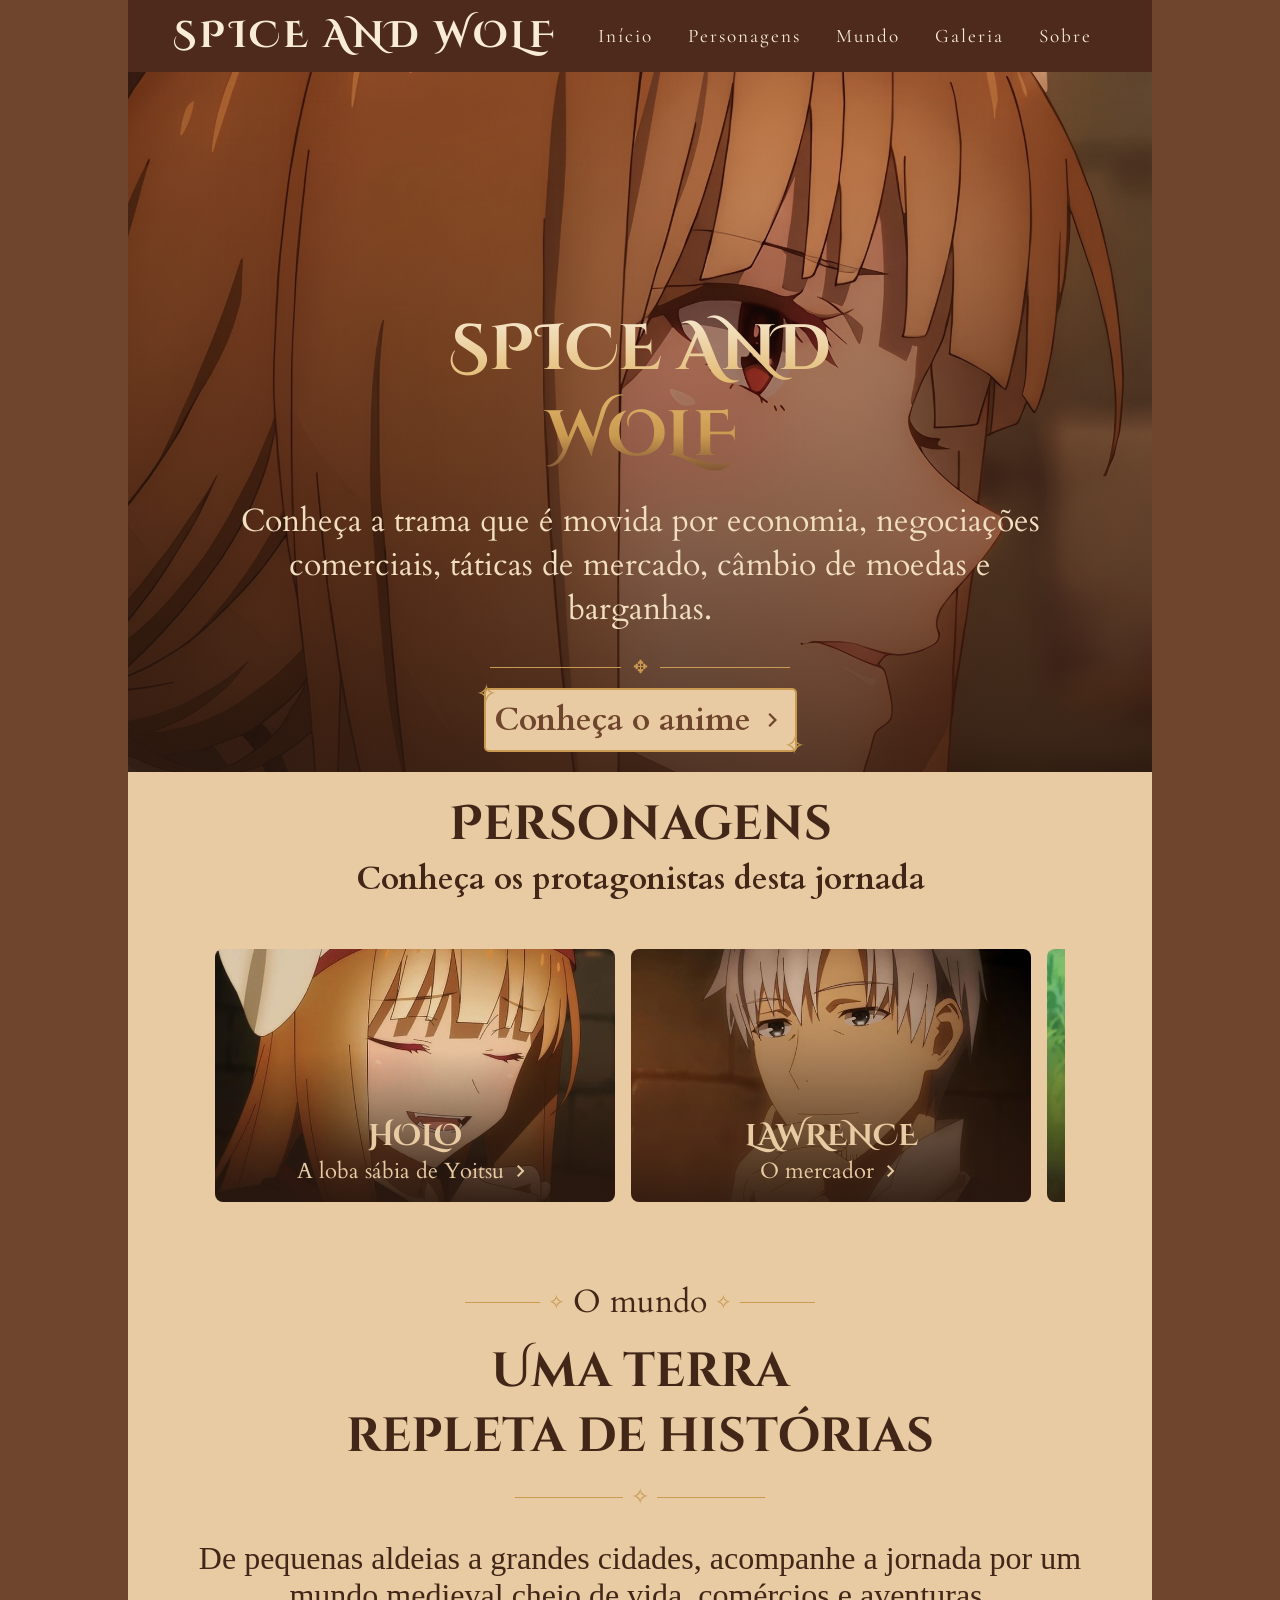
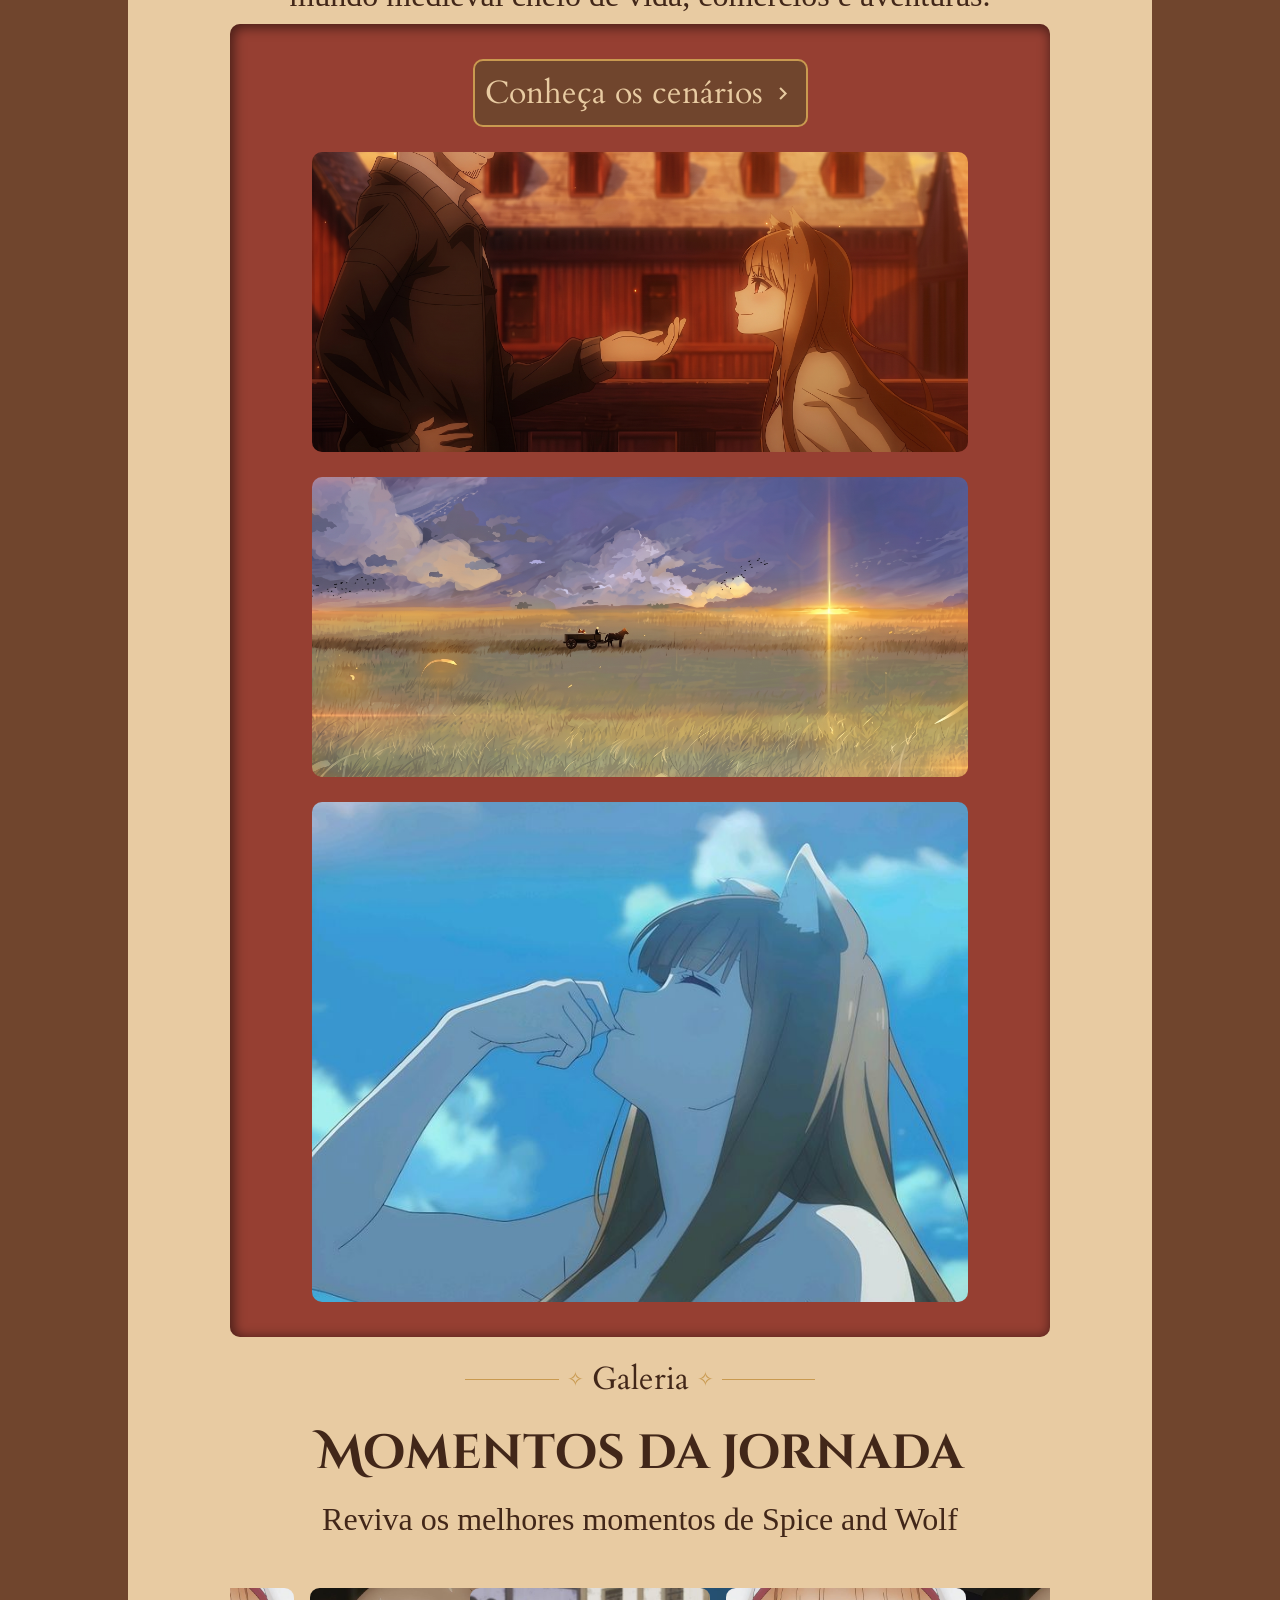
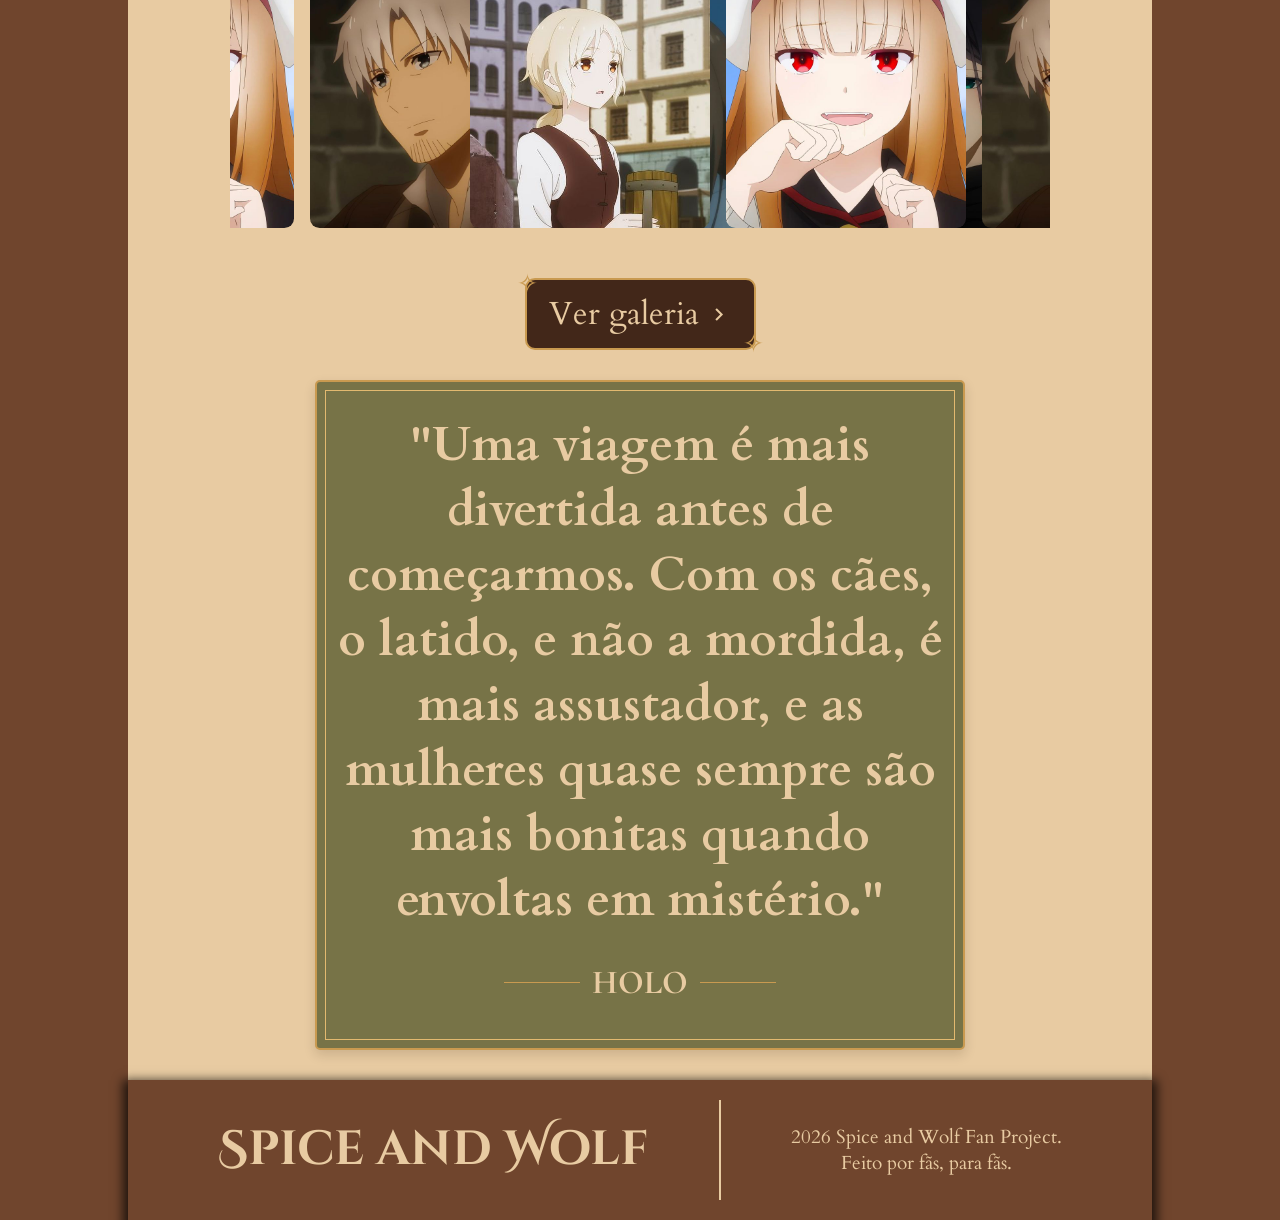
==== commit 7ab5d954: "Organizando o código do css principal" ====
--- a/index.html
+++ b/index.html
@@ -113,7 +113,7 @@
                     </a>
                 </div>
         </section>
-
+        
             <div class="cabecalho-mundo">
 
             <div class="rotulo-mundo">
--- a/style.css
+++ b/style.css
@@ -1,9 +1,4 @@
-
 @charset "UTF-8";
-
-/* ==================================================
-   1. CONFIGURAÇÕES GERAIS
-================================================== */
 
 @import url('https://fonts.googleapis.com/css2?family=Cinzel+Decorative:wght@400;700;900&display=swap');
 @import url('https://fonts.googleapis.com/css2?family=Cormorant+Garamond:ital,wght@0,300..700;1,0..700&display=swap');
@@ -33,618 +28,437 @@
     --Textos: 'Cormorant Garamond', serif;
     --Textos2: 'Cardo', serif;
 }
-
-/* RESET */
-
 * {
     margin: 0;
     padding: 0;
     box-sizing: border-box;
 }
 
+
 body {
     width: 100%;
     overflow-x: clip;
 }
-
 body.menu-open {
     overflow: hidden;
 }
 
-
-/* ==================================================
-   2. HEADER E MENU DE NAVEGAÇÃO
-================================================== */
-
+/* 
+=============================
+HEADER / MENU DE NAVEGAÇÃO 
+=============================
+*/
 nav {
     display: flex;
     justify-content: space-around;
     align-items: center;
-
+    font-family: var(--Textos2);
+    background-color: #4d2a1b;
     height: 8vh;
     padding: 0 25px;
-
-    background-color: #4d2a1b;
-    font-family: var(--Textos2);
-}
-
+}
 .logo {
-    padding: 0;
-
+    padding: 0px;
     font-family: var(--Titulos);
     font-size: 1.5em;
     font-weight: bold;
+    text-transform: uppercase;
     letter-spacing: 3px;
-    text-transform: uppercase;
-
-    color: var(--Soft-Ivory);
+    color: #F8ECD8;
     text-decoration: none;
     flex-shrink: 0;
 }
-
-/* Ícones do Material Symbols */
-
+.nav-list {
+    list-style: none;
+    display: flex;
+    align-items: center;
+}
+.nav-list li {
+    letter-spacing: 2px;
+    margin-left: 32px;
+}
+.nav-list .menu {
+    font-family: var(--Textos);
+    font-size: 18px;
+}
+.menu {
+    display: flex;
+    align-items: center;
+    gap: 8px;
+    color: #F8ECD8;
+    text-decoration: none;
+    padding: 15px;
+    border-radius: 10px;
+    transition: background-color 0.3s;
+}
+.menu:hover {
+    transition-duration: 1s;
+    background-color: var(--Leather-Brown);
+    border-radius: 10px;
+}
+.mobile-menu {
+    display: none;
+    cursor: pointer;
+}
+.mobile-menu div {
+    width: 32px;
+    height: 2px;
+    background-color: #F8ECD8;
+    margin: 8px;
+    transition: 0.3s;
+}
+.mobile-menu.active .line1 {
+    transform: rotate(-45deg) translate(-8px, 8px);
+}
+.mobile-menu.active .line2 {
+    opacity: 0;
+}
+.mobile-menu.active .line3 {
+    transform: rotate(45deg) translate(-5px, -7px);
+}
 .material-symbols-outlined {
-    display: inline-block;
-
     font-family: 'Material Symbols Outlined';
     font-weight: normal;
     font-style: normal;
+    color: #F8ECD8;
     font-size: 35px;
     line-height: 1;
-
-    color: var(--Soft-Ivory);
-
+    display: inline-block;
     white-space: nowrap;
     text-transform: none;
     letter-spacing: normal;
     font-feature-settings: 'liga';
 }
-
-/* Links do menu */
-
-.nav-list {
-    display: flex;
-    align-items: center;
-    list-style: none;
-}
-
-.nav-list li {
-    margin-left: 32px;
-    letter-spacing: 2px;
-}
-
-.nav-list .menu {
-    font-family: var(--Textos);
-    font-size: 18px;
-}
-
-.menu {
-    display: flex;
-    align-items: center;
-    gap: 8px;
-
-    padding: 15px;
-    border-radius: 10px;
-
-    color: var(--Soft-Ivory);
-    text-decoration: none;
-
-    transition: background-color 0.3s;
-}
-
-.menu:hover {
-    background-color: var(--Leather-Brown);
-    transition-duration: 1s;
-}
-
-/* Menu hamburguer */
-
-.mobile-menu {
-    display: none;
-    cursor: pointer;
-}
-
-.mobile-menu div {
-    width: 32px;
-    height: 2px;
-    margin: 8px;
-
-    background-color: var(--Soft-Ivory);
-    transition: 0.3s;
-}
-
-/* Transformação do hamburguer em X */
-
-.mobile-menu.active .line1 {
-    transform: rotate(-45deg) translate(-8px, 8px);
-}
-
-.mobile-menu.active .line2 {
-    opacity: 0;
-}
-
-.mobile-menu.active .line3 {
-    transform: rotate(45deg) translate(-5px, -7px);
-}
-
-
-/* ==================================================
-   3. HERO
-================================================== */
-
+/* 
+=============================
+            MAIN
+=============================
+*/
+main {
+    background-color: var(--Parchment);
+    border-radius: 10px 10px 0px 0px;
+    display: flow-root;
+}
 #hero {
+    text-align: center;
+    height: 700px;
     display: flex;
     flex-flow: column;
     justify-content: flex-end;
     align-items: center;
-
-    height: 700px;
-
-    text-align: center;
-    color: #a75f08;
-
-    background-image:
-        linear-gradient(
-            to bottom,
-            transparent 5%,
-            rgba(43, 24, 15, 0.9) 100%
-        ),
-        url("Imagens/holo11\(2\).jpg");
-
+    background-image:linear-gradient(to bottom,
+    transparent 5%, rgba(43, 24, 15, 0.9) 100%),url("Imagens/holo11\(2\).jpg");
     background-size: 190.4%;
     background-attachment: fixed;
     background-position: 60% top;
     background-repeat: no-repeat;
-}
-
-/* Título principal */
-
+    color: #a75f08;
+}
 h1 {
+    text-transform: uppercase;
     font-family: var(--Titulos);
     font-size: 3em;
-    text-transform: uppercase;
-
-    background: linear-gradient(
-        to bottom,
-        #F8ECD8 0%,
-        #E2B96F 45%,
-        #C99A50 75%,
-        #70452D 100%
-    );
-
+    background: linear-gradient(to bottom,#F8ECD8 0%,#E2B96F 45%,#C99A50 75%,#70452D 100%);
     background-clip: text;
     -webkit-background-clip: text;
     color: transparent;
 }
-
-/* Texto do Hero */
-
 #textohero {
     width: 80%;
-    margin: 20px 0;
-
-    font-family: var(--Textos2);
+    margin: 20px 0px;
     font-size: 20px;
+    font-family: var(--Textos2);
     font-weight: 500;
-
     color: var(--Light-Cream);
 }
-
-/* Ornamento do Hero */
-
 .ornamento {
     display: flex;
     align-items: center;
     justify-content: center;
     gap: 12px;
-
     width: 300px;
-    margin: 5px auto 10px;
-}
-
-.ornamento::before,
-.ornamento::after {
+    margin: 5px auto 10px auto;
+}
+.ornamento::before, .ornamento::after {
     content: "";
     flex: 1;
     height: 1px;
     background-color: var(--Antique-Gold);
 }
-
 .ornamento span {
     color: var(--Antique-Gold);
     font-size: 18px;
 }
-
-/* Botão do Hero */
-
 #botaohero {
+    padding: 5px;
+    margin-bottom: 15px;
+    font-size: 1.5em;
+    font-weight: 530;
+    font-family: var(--Textos2);
+    color: var(--Leather-Brown);
     display: inline-flex;
     align-items: center;
     justify-content: center;
     gap: 8px;
-
-    margin-bottom: 15px;
-    padding: 5px;
-
+    text-decoration: none;
+    background-color: var(--Parchment);
     border-radius: 5px;
-
-    background-color: var(--Parchment);
-    color: var(--Leather-Brown);
-
-    font-family: var(--Textos2);
-    font-size: 1.5em;
-    font-weight: 530;
-    text-decoration: none;
-}
-
+}
 #setahero {
     color: var(--Leather-Brown);
 }
-
-.icone-cta {
-    font-size: 28px;
-    line-height: 1;
-    color: var(--Leather-Brown);
-}
-
-/* Detalhes decorativos do botão */
-
 .cenario {
     position: relative;
+    border: 2px solid var(--Antique-Gold);
     padding: 8px;
-    border: 2px solid var(--Antique-Gold);
-}
-
+}
 .cenario::before,
 .cenario::after {
     content: "✧";
     position: absolute;
-
     color: var(--Antique-Gold);
     font-size: 25px;
 }
-
 .cenario::before {
     top: -13px;
     left: -10px;
 }
-
 .cenario::after {
     bottom: -13px;
     right: -10px;
 }
-
-
-/* ==================================================
-   4. MAIN — CONFIGURAÇÕES GERAIS
-================================================== */
-
-main {
-    display: flow-root;
-
-    background-color: var(--Parchment);
-    border-radius: 10px 10px 0 0;
-}
-
+ .icone-cta {
+    font-size: 28px;
+    line-height: 1;
+    color: var(--Leather-Brown);
+}
 h2 {
-    margin-top: 20px;
-
-    color: var(--Deep-Brown);
-
     font-family: var(--Titulos);
     font-size: 2em;
+    text-align: center;
+    margin-top: 20px;
+    color: var(--Deep-Brown);
     font-weight: bolder;
+}
+#textopersonagem {
+    color: #422719;
+    font-family: var(--Textos2);
     text-align: center;
-}
-
-
-/* ==================================================
-   5. MAIN — PERSONAGENS
-================================================== */
-
-#textopersonagem {
-    color: var(--Deep-Brown);
-
-    font-family: var(--Textos2);
     font-size: 1.5em;
     font-weight: 550;
-    text-align: center;
-}
-
-/* Carrossel */
-
+}
 .carousel {
+    width: 100%;
+    overflow-x: auto;
+    margin: 3em auto;
     display: flex;
     gap: 1em;
-
-    width: 100%;
-    margin: 3em auto;
-
-    overflow-x: auto;
     scroll-behavior: smooth;
+    anchor-name: --carousel;
     scroll-snap-type: x mandatory;
-
-    anchor-name: --carousel;
     scroll-marker-group: after;
 }
-
 .carousel::scroll-marker-group {
     display: flex;
     justify-content: center;
     gap: .5em;
 }
-
+.card::scroll-marker {
+    content: '';
+    height: 1em;
+    width: 1em;
+    background-color: #E2B96F;
+    border-radius: 50%;
+}
+.card::scroll-marker:target-current {
+    background-color: var(--Muted-Red);
+}
 .carousel::-webkit-scrollbar {
     display: none;
 }
-
-/* Marcadores do carrossel */
-
-.card::scroll-marker {
-    content: '';
-    width: 1em;
-    height: 1em;
-
-    background-color: var(--Wheat-Gold);
-    border-radius: 50%;
-}
-
-.card::scroll-marker:target-current {
-    background-color: var(--Muted-Red);
-}
-
-/* Botões de navegação do carrossel */
-
 .carousel::scroll-button(right),
 .carousel::scroll-button(left) {
-    position: fixed;
-    position-anchor: --carousel;
-
-    display: grid;
-    place-items: center;
-
-    width: 46px;
-    height: 46px;
-    padding: 0;
-
-    border: none;
-    border-radius: 50%;
-
-    background-color: var(--Muted-Red);
-    color: var(--Parchment);
-
     font-family: 'Material Symbols Outlined';
     font-feature-settings: 'liga';
     font-size: 22px;
     font-weight: normal;
     line-height: 1;
-
+    display: grid;
+    place-items: center;
+    width: 46px;
+    height: 46px;
+    padding: 0;
+    border: none;
+    border-radius: 50%;
+    background-color: var(--Muted-Red);
+    color: var(--Parchment);
     cursor: pointer;
-}
-
+    position: fixed;
+    position-anchor: --carousel;
+}
 .carousel::scroll-button(right) {
     content: "arrow_forward_ios";
     position-area: right center;
     translate: -50% 0;
 }
-
 .carousel::scroll-button(left) {
     content: "arrow_back_ios";
     position-area: left center;
     translate: 50% 0;
     text-indent: 6px;
 }
-
-/* Cards dos personagens */
-
 .card {
+    scroll-snap-align: start;
     flex: 0 0 25em;
     aspect-ratio: 5 / 3;
-
+    background-color: #a75f08;
     padding: 1em;
-
-    background-color: #a75f08;
     border-radius: .5em;
-
     text-align: center;
     align-content: center;
-
-    scroll-snap-align: start;
-}
-
-/* Imagens dos personagens */
-
+}
+.icone-personagem {
+    font-size: 24px;
+    color: var(--Deep-Brown);
+}
 #cardholo {
-    background-image:
-        linear-gradient(
-            to bottom,
-            transparent 40%,
-            rgba(43, 24, 15, 0.9) 100%
-        ),
-        url("Imagens/holo19.jpg");
-
+    background-image:linear-gradient(to bottom,
+    transparent 40%, rgba(43, 24, 15, 0.9) 100%),url("Imagens/holo19.jpg");
     background-size: 100%;
-    background-position: 50% 95%;
+    background-position: 50% 95% ;
     background-repeat: no-repeat;
 }
-
+#cardholo h3 {
+    font-size: 1.9em;
+    margin-top: 150px;
+    font-family: var(--Titulos);
+    color: var(--Parchment);
+}
+#cardholo a {
+    font-size: 1.4em;
+    color: var(--Parchment);
+    font-family: var(--Textos2);
+}
 #cardlawrence {
-    background-image:
-        linear-gradient(
-            to bottom,
-            transparent 20%,
-            rgba(43, 24, 15, 0.9) 100%
-        ),
-        url("Imagens/lawrence1.jpg");
-
+    background-image:linear-gradient(to bottom,
+    transparent 20%, rgba(43, 24, 15, 0.9) 100%),url("Imagens/lawrence1.jpg");
     background-size: 100%;
     background-position: 90% 70%;
 }
-
+#cardlawrence h3 {
+    font-size: 1.9em;
+    margin-top: 150px;
+    font-family: var(--Titulos);
+    color: var(--Parchment);
+}
+#cardlawrence a {
+    font-size: 1.4em;
+    color: var(--Parchment);
+    font-family: var(--Textos2);
+}
 #cardnora {
-    background-image:
-        linear-gradient(
-            to bottom,
-            transparent 20%,
-            rgba(43, 24, 15, 0.9) 100%
-        ),
-        url("Imagens/nora1.jpg");
-
+    background-image:linear-gradient(to bottom,
+    transparent 20%, rgba(43, 24, 15, 0.9) 100%),url("Imagens/nora1.jpg");
     background-size: 100%;
-    background-position: 50% 50%;
-}
-
+    background-position: 50% 50% ;
+}
+#cardnora h3 {
+    font-size: 1.9em;
+    margin-top: 150px;
+    font-family: var(--Titulos);
+    color: var(--Parchment);
+}
+#cardnora a {
+    font-size: 1.4em;
+    color: var(--Parchment);
+    font-family: var(--Textos2);
+}
 #carddian {
-    background-image:
-        linear-gradient(
-            to bottom,
-            transparent 30%,
-            rgba(43, 24, 15, 0.9) 100%
-        ),
-        url("Imagens/dian3.jpg");
-
+    background-image:linear-gradient(to bottom,
+    transparent 30%, rgba(43, 24, 15, 0.9) 100%),url("Imagens/dian3.jpg");
     background-size: 100%;
-    background-position: 50% 55%;
-}
-
+    background-position: 50% 55% ;
+}
+#carddian h3 {
+    font-size: 1.9em;
+    margin-top: 150px;
+    font-family: var(--Titulos);
+    color: var(--Parchment);
+}
+#carddian a {
+    font-size: 1.4em;
+    color: var(--Parchment);
+    font-family: var(--Textos2);
+}
 #cardmarlheit {
-    background-image:
-        linear-gradient(
-            to bottom,
-            transparent 10%,
-            rgba(43, 24, 15, 0.9) 100%
-        ),
-        url("Imagens/marlheit1.jpg");
-
+    background-image:linear-gradient(to bottom,
+    transparent 10%, rgba(43, 24, 15, 0.9) 100%),url("Imagens/marlheit1.jpg");
     background-size: 100%;
-    background-position: 50% 55%;
-}
-
-/* Títulos dos cards */
-
-#cardholo h3,
-#cardlawrence h3,
-#cardnora h3,
-#carddian h3,
+    background-position: 50% 55% ;
+}
 #cardmarlheit h3 {
+    font-size: 1.9em;
     margin-top: 150px;
-
-    color: var(--Parchment);
-
     font-family: var(--Titulos);
-    font-size: 1.9em;
-}
-
-/* Links dos cards */
-
-#cardholo a,
-#cardlawrence a,
-#cardnora a,
-#carddian a,
+    color: var(--Parchment);
+}
 #cardmarlheit a {
-    color: var(--Parchment);
-    font-family: var(--Textos2);
     font-size: 1.4em;
-}
-
+    color: var(--Parchment);
+    font-family: var(--Textos2);
+}
 .personagem-link {
     display: inline-flex;
     align-items: center;
     justify-content: center;
     gap: 5px;
-
+    font-family: var(--Textos2);
+    font-size: 1.1em;
     color: var(--Deep-Brown);
-
-    font-family: var(--Textos2);
-    font-size: 1.1em;
     text-decoration: none;
 }
-
 #simbolo {
-    color: var(--Parchment);
-}
-
-.icone-personagem {
-    color: var(--Deep-Brown);
-    font-size: 24px;
-}
-
-/* Estilo complementar */
-
-.personagens {
-    position: relative;
-
-    margin: 25px 0;
-    padding: 35px 0;
-
-    background-color: var(--Light-Cream);
-}
-
-
-/* ==================================================
-   6. MAIN — MUNDO
-================================================== */
-
-/* Cabeçalho da seção */
-
+      color: var(--Parchment);
+}
 .cabecalho-mundo {
+    text-align: center;
     padding: 30px 15px;
-    text-align: center;
-}
-
-/* Rótulo decorativo */
-
+}
 .rotulo-mundo {
     display: flex;
     align-items: center;
     justify-content: center;
     gap: 8px;
-
     width: 80%;
     max-width: 350px;
     margin: auto;
-
     color: var(--Deep-Brown);
-
     font-family: var(--Textos2);
     font-size: 1.2em;
 }
-
 .linha {
     flex: 1;
     height: 1px;
     background-color: var(--Antique-Gold);
 }
-
 .losango {
     color: var(--Antique-Gold);
     font-size: 20px;
 }
-
-/* Título do Mundo */
-
 #historias {
+    font-family: var(--Titulos);
+    color: var(--Deep-Brown);
+    font-size: 2em;
     margin: 15px 0;
-
-    color: var(--Deep-Brown);
-
-    font-family: var(--Titulos);
-    font-size: 2em;
-}
-
-/* Ornamento */
-
+}
 .ornamento-mundo {
     display: flex;
     align-items: center;
     justify-content: center;
-
     width: 65%;
     max-width: 250px;
-    margin: 15px auto 0;
-}
-
+    margin: 15px auto 0px auto;
+}
 .ornamento-mundo::before,
 .ornamento-mundo::after {
     content: "";
@@ -652,445 +466,350 @@
     height: 1px;
     background-color: var(--Antique-Gold);
 }
-
 .ornamento-mundo span {
-    margin: 0 8px;
-
     color: var(--Antique-Gold);
     font-size: 22px;
-}
-
-/* Texto da seção */
-
+    margin: 0 8px;
+}
 #textomundo {
+    color: var(--Deep-Brown);
     width: 90%;
     margin: auto;
-
-    color: var(--Deep-Brown);
-
+    text-align: center;
     font-size: 2em;
     font-weight: 500;
-    text-align: center;
-}
-
-/* Área das imagens */
-
+}
 #fotos {
+    background-color: var(--Muted-Red);
     width: 96%;
-    margin: 10px auto 0;
-    padding: 10px 0;
-
-    background-color: var(--Muted-Red);
+    margin: auto;
     border-radius: 10px;
-
+    padding: 10px 0px;
+    margin-top: 10px;
     box-shadow: inset 2px 2px 12px 2px rgba(0, 0, 0, 0.507);
 }
-
-/* Botão Conheça os cenários */
-
 #cenarios {
     position: relative;
-
+    border: 2px solid var(--Antique-Gold);
+    padding: 8px;
+}
+#cenarios {
+    position: relative;
     display: flex;
     align-items: center;
     justify-content: center;
     gap: 8px;
-
     width: fit-content;
     margin: 30px auto;
     padding: 12px 22px;
-
     background-color: var(--Deep-Brown);
-    border: 2px double var(--Antique-Gold);
-
-    color: var(--Parchment);
-
+    color: var(--Parchment);
     font-family: var(--Textos2);
     font-size: 1.3em;
     text-decoration: none;
-
+    border: 2px double var(--Antique-Gold);
+    outline-offset: 4px;
     transition: .3s ease;
+}
+#cenarios:hover {
+    background-color: var(--Leather-Brown);
+    box-shadow: 0 5px 12px rgba(43, 24, 15, 0.25);
+    border-color: var(--Wheat-Gold);
+}
+#cenarios:hover .icone-cenario {
+    transform: translateX(4px);
+}
+#cenarios {
+    display: flex;
+    align-items: center;
+    justify-content: center;
+    gap: 8px;
+    width: fit-content;
+    margin: 25px auto 0;
+    background-color: var(--Leather-Brown);
+    text-align: center;
+    font-size: 1.5em;
+    padding: 10px;
+    color: var(--Parchment);
+    text-decoration: none;
+    border-radius: 10px;
+}
+.icone-cenario {
+    color: var(--Parchment);
+    font-size: 28px;
+    line-height: 1;
 }
 
 .icone-cenario {
     color: var(--Parchment);
     font-size: 25px;
     line-height: 1;
-
     transition: transform .3s ease;
 }
-
-#cenarios:hover {
-    background-color: var(--Leather-Brown);
-    border-color: var(--Wheat-Gold);
-
-    box-shadow: 0 5px 12px rgba(43, 24, 15, 0.25);
-}
-
-#cenarios:hover .icone-cenario {
-    transform: translateX(4px);
-}
-
-/* Imagens dos cenários */
-
 #imagem1,
 #imagem2 {
     position: relative;
+    overflow: hidden;
     isolation: isolate;
-    overflow: hidden;
-
+    height: 300px;
     width: 90%;
-    height: 300px;
     margin: 25px auto;
-
     background-color: var(--Muted-Red);
     border-radius: 10px;
 }
-
 #imagem3 {
     position: relative;
+    overflow: hidden;
     isolation: isolate;
-    overflow: hidden;
-
+    height: 500px;
     width: 90%;
-    height: 500px;
     margin: 25px auto;
-
     background-color: var(--Muted-Red);
     border-radius: 10px;
 }
-
-/* Imagens de fundo */
-
-#imagem1::before,
-#imagem2::before,
+#imagem1::before {
+    content: "";
+    position: absolute;
+    inset: -15% 0;
+    background-image: url("Imagens/landscape3.jpg");
+    background-size: cover;
+    background-position: 80%;
+    background-repeat: no-repeat;
+    transform: translateY(var(--parallax-y, 0px));
+    z-index: -1;
+}
+#imagem2::before {
+    content: "";
+    position: absolute;
+    inset: -15% 0;
+    background-image: url("Imagens/landscape1.jpg");
+    background-size: cover;
+    background-position: center;
+    background-repeat: no-repeat;
+    transform: translateY(var(--parallax-y, 0px));
+    z-index: -1;
+}
 #imagem3::before {
     content: "";
-
     position: absolute;
     inset: -15% 0;
-
+    background-image: url("Imagens/landscape11.jpg");
     background-size: cover;
+    background-position: bottom;
     background-repeat: no-repeat;
-
     transform: translateY(var(--parallax-y, 0px));
     z-index: -1;
-}
-
-#imagem1::before {
-    background-image: url("Imagens/landscape3.jpg");
-    background-position: 80%;
-}
-
-#imagem2::before {
-    background-image: url("Imagens/landscape1.jpg");
-    background-position: center;
-}
-
-#imagem3::before {
-    background-image: url("Imagens/landscape11.jpg");
-    background-position: bottom;
     border-radius: inherit;
 }
-
-
-/* ==================================================
-   7. MAIN — GALERIA
-================================================== */
-
-/* Rótulo da galeria */
-
 .rotulo-galeria {
     display: flex;
     align-items: center;
     justify-content: center;
     gap: 8px;
-
     width: 80%;
     max-width: 350px;
-    margin: 20px auto 0;
-
+    margin: 20px auto 0px auto;
     color: var(--Deep-Brown);
-
     font-family: var(--Textos2);
     font-size: 1.2em;
 }
-
-/* Texto da galeria */
-
 #momentos {
+    padding-top: 15px;
+    color: var(--Deep-Brown);
     width: 90%;
     margin: auto;
-    padding-top: 15px;
-
-    color: var(--Deep-Brown);
-
+    text-align: center;
     font-size: 2em;
     font-weight: 500;
-    text-align: center;
-}
-
-/* Área animada */
-
+}
 .galeria {
-    display: flex;
-
+    margin: 50px auto;
     width: 90%;
-    margin: 50px auto;
-
+    display: flex;
     overflow-x: hidden;
 }
-
 .galeria::-webkit-scrollbar {
     display: none;
 }
-
-.group {
+ .cardgaleria {
+    flex: 0 0 5em;
+    height: 5em;
+    padding: 1em;
+    background-color: var(--Muted-Red);
+    font-size: 3rem;
+    border-radius: .2em;
+    text-align: center;
+    align-content: center;
+    background-repeat: no-repeat;
+ }
+ .group {
     display: flex;
     align-items: center;
     justify-content: center;
     gap: 1em;
-
+    animation: spin 20s infinite linear;
+    padding-right: 1em;
+    flex-shrink: 0;
     width: max-content;
-    padding-right: 1em;
-
-    flex-shrink: 0;
-
-    animation: spin 20s infinite linear;
-}
-
-/* Cards da galeria */
-
-.cardgaleria {
-    flex: 0 0 5em;
-
-    height: 5em;
-    padding: 1em;
-
-    background-color: var(--Muted-Red);
-    border-radius: .2em;
-
-    font-size: 3rem;
-    text-align: center;
-    align-content: center;
-
-    background-repeat: no-repeat;
-}
-
-/* Imagens individuais */
-
-.foto1 {
+ }
+ .foto1{
     background-image: url("Imagens/nora8.jpg");
     background-size: 100%;
-}
-
-.foto2 {
+ }
+ .foto2{
     background-image: url("Imagens/holo16.jpg");
     background-size: 100%;
-}
-
-.foto3 {
+ }
+ .foto3{
     background-image: url("Imagens/lawrence3.jpg");
     background-size: 100%;
-}
-
-.foto4 {
+ }
+ .foto4{
     background-image: url("Imagens/landscape10.jpg");
     background-size: 100%;
-}
-
-.foto5 {
+ }
+ .foto5{
     background-image: url("Imagens/dian8.jpg");
     background-size: 100%;
-}
-
-.foto6 {
+ }
+ .foto6{
     background-image: url("Imagens/holo4.jpg");
     background-size: 100%;
-}
-
-/* Botão Ver galeria */
-
-#linkgaleria {
+ }
+ #linkgaleria {
     position: relative;
-
     display: flex;
     align-items: center;
     justify-content: center;
     gap: 8px;
-
     width: fit-content;
     margin: 30px auto;
     padding: 12px 22px;
-
     background-color: var(--Deep-Brown);
+    color: var(--Parchment);
+    font-family: var(--Textos2);
+    font-size: 1.3em;
+    text-decoration: none;
     border: 2px double var(--Antique-Gold);
     border-radius: 10px;
-
-    color: var(--Parchment);
-
-    font-family: var(--Textos2);
-    font-size: 1.3em;
-    text-decoration: none;
-
     transition: .3s ease;
 }
-
 #linkgaleria::before,
 #linkgaleria::after {
     content: "✧";
-
     position: absolute;
-
     color: var(--Antique-Gold);
     font-size: 25px;
 }
-
 #linkgaleria::before {
     top: -13px;
     left: -10px;
 }
-
 #linkgaleria::after {
     bottom: -13px;
     right: -10px;
 }
-
 #linkgaleria:hover {
     background-color: var(--Leather-Brown);
+    box-shadow: 0 5px 12px rgba(43, 24, 15, 0.25);
     border-color: var(--Antique-Gold);
-
-    box-shadow: 0 5px 12px rgba(43, 24, 15, 0.25);
-}
-
+}
 #linkgaleria:hover .icone-cenario {
     transform: translateX(4px);
 }
-
-
-/* ==================================================
-   8. MAIN — CITAÇÃO DA HOLO
-================================================== */
-
 #textoholo {
+    color: var(--Parchment);
+    width: 90%;
+    margin: 20px auto 0px auto;
+    font-size: 2em;
+    font-weight: 600;
+    font-family: var(--Textos2);
+    background-color: var(--Olive-Green);
+    padding: 10px;
+    text-align: center;
+    border-radius: 5px;
     position: relative;
-
     width: 90%;
     max-width: 650px;
     margin: 30px auto;
     padding: 30px 20px;
-
     background-color: var(--Olive-Green);
     border: 2px solid var(--Antique-Gold);
     border-radius: 5px;
-
-    color: var(--Parchment);
-
-    font-family: var(--Textos2);
-    font-size: 2em;
-    font-weight: 600;
-    text-align: center;
-
     box-shadow: 0 5px 12px rgba(43, 24, 15, 0.15);
 }
-
-/* Borda interna */
-
 #textoholo::before {
     content: "";
-
     position: absolute;
     inset: 8px;
-
     border: 1px solid var(--Wheat-Gold);
     pointer-events: none;
 }
-
-/* Nome da Holo */
-
 #textoholo h3 {
+    padding-top: 15px;
     display: flex;
     align-items: center;
     justify-content: center;
     gap: 12px;
-
     width: 45%;
     margin: 15px auto;
-    padding-top: 15px;
-
-    color: var(--Parchment);
-
     font-family: var(--Textos);
+    color: var(--Parchment);
     font-size: .7em;
 }
-
 #textoholo h3::before,
 #textoholo h3::after {
     content: "";
-
     flex: 1;
     height: 1px;
-
     background-color: var(--Antique-Gold);
 }
-
-
-/* ==================================================
-   9. FOOTER
-================================================== */
-
+/*
+=============================
+            FOOTER
+=============================
+*/
 footer {
+    background-color: var(--Leather-Brown);
     padding: 35px;
-
-    background-color: var(--Leather-Brown);
-    box-shadow: 0 5px 10px 5px rgba(0, 0, 0, 0.712);
-
+    box-shadow: 0px 5px 10px 5px rgba(0, 0, 0, 0.712);
     text-align: center;
 }
-
-/* Conteúdo do footer */
-
-.footer-conteudo {
-    display: flex;
-    flex-direction: column;
-    align-items: center;
-    gap: 15px;
-}
-
-/* Logo */
-
-.footer-logo {
+footer a {
     display: block;
-
-    color: var(--Parchment);
-
     font-family: var(--Titulos);
     font-size: 2em;
+    font-weight: 550;
+    color: var(--Deep-Brown);
+    text-decoration: none;
     line-height: 1.3;
-
-    text-decoration: none;
-}
-
-/* Divisória */
-
+    color: var(--Parchment);
+}
+footer p {
+    font-family: var(--Textos2);
+    font-size: 1em;
+    color: var(--Parchment);
+}
 .linha-footer {
     width: 190px;
     height: 1px;
-
-    margin: 5px auto;
-
     background-color: var(--Parchment);
-}
-
-/* Texto */
-
-.footer-texto {
-    color: var(--Parchment);
-
-    font-family: var(--Textos2);
-    font-size: 1em;
-}
-
+    margin: 20px auto;
+}
+/* 
+=============================
+        FIM DO FOOTER 
+=============================
+
+*/
+ @keyframes spin {
+    from {
+        transform: translateX(0);
+    }
+    to {
+        transform: translateX(-100%);
+    }
+ }
 
  /* ANIMAÇÃO DOS LINKS */
 
@@ -1315,12 +1034,10 @@
      .nav-list .menu {
         font-size: 1.2em;
     }
-    .material-symbols-outlined {
+    .nav-list .material-symbols-outlined {
         display: none;
     }
-    
     #hero {
-        /* background-image: url("Imagens/landscape5.jpg"); */
         background-size: 90%;
         background-position: center;
     }
@@ -1344,7 +1061,6 @@
     }
     #textopersonagem {
         font-size: 2em;
-       
     }
     .card::scroll-marker {
         display: none;
@@ -1356,7 +1072,7 @@
         font-size: 3em;
     }
     .carousel {
-        width: 75%;
+        width: 83%;
     }
     #textomundo {
         font-size: 2em;
@@ -1410,7 +1126,6 @@
         align-items: center;
         justify-content: center;
         gap: 70px;
-
         width: fit-content;
         margin: 0 auto;
     }
@@ -1432,10 +1147,6 @@
 }
 .nav-list {
     display: flex;
-    align-items: center;
-    
-}
-
-
-
-}
+    align-items: center;  
+}
+}
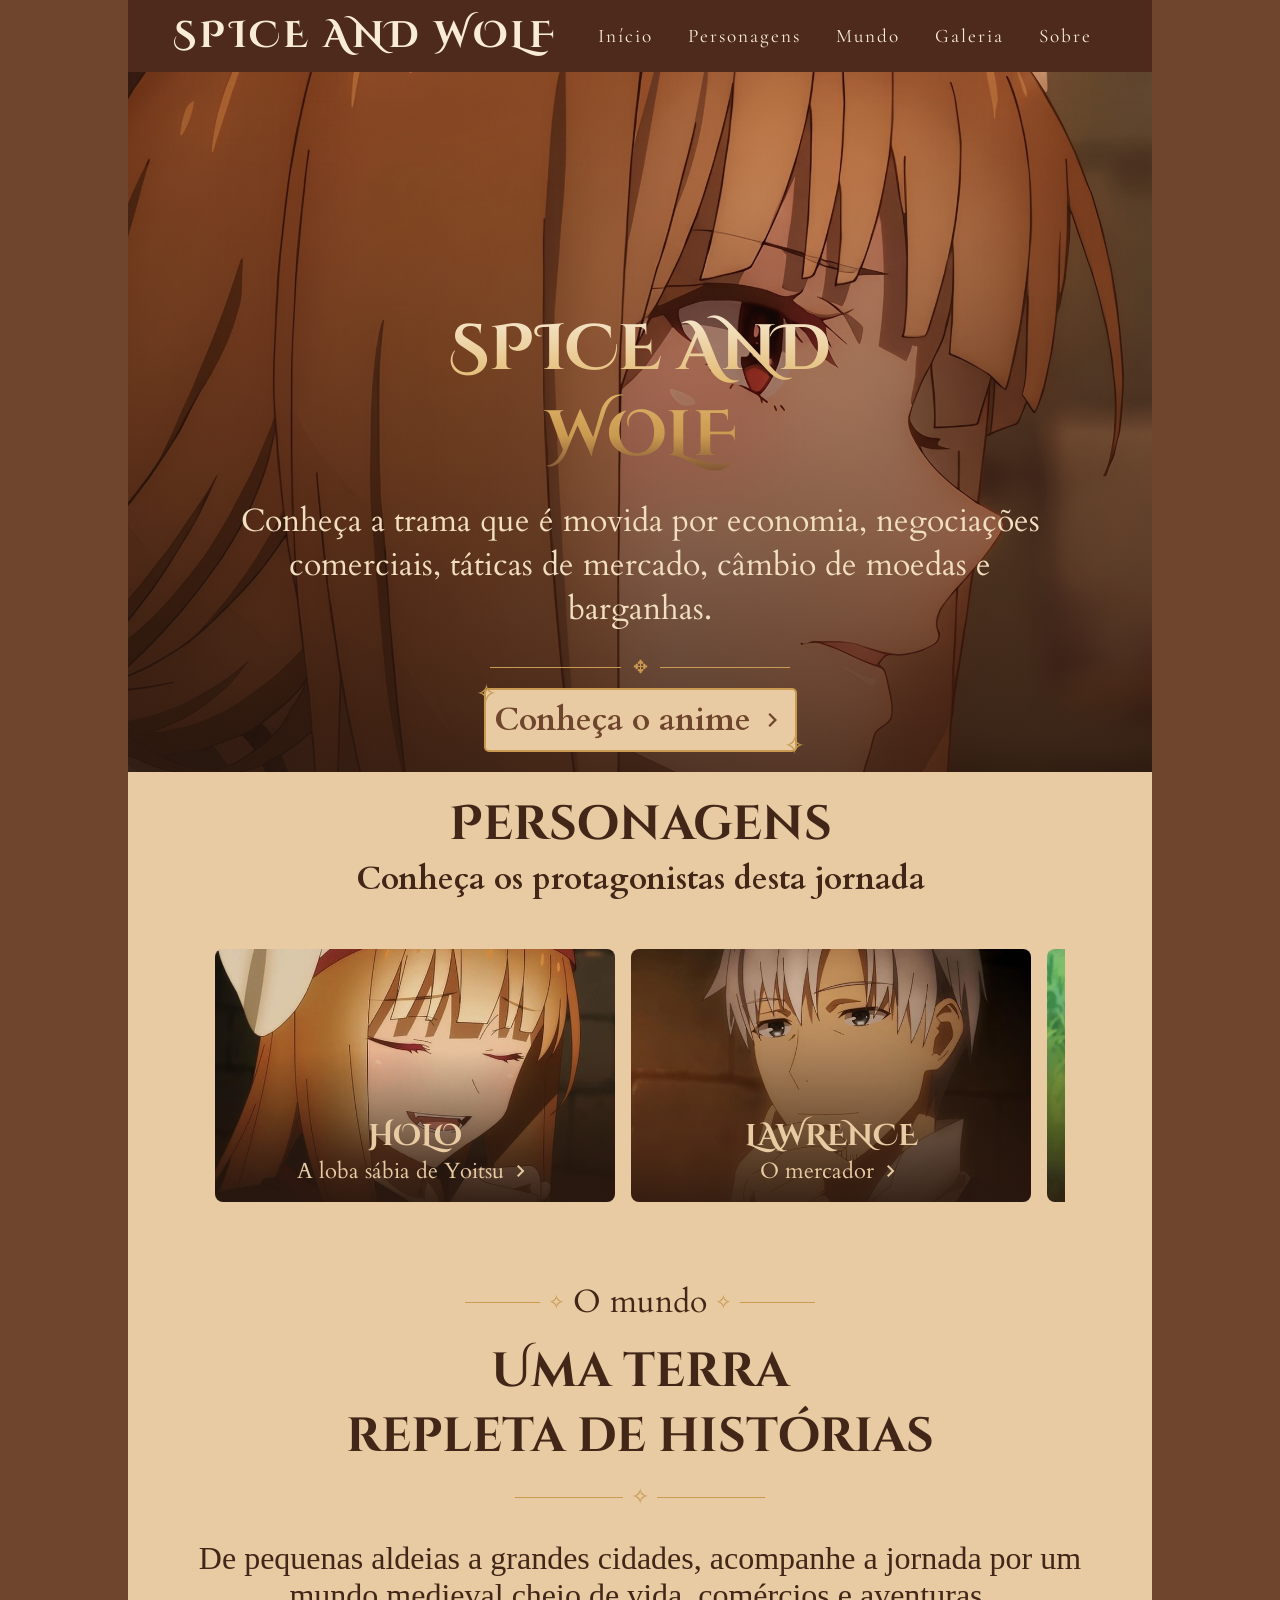
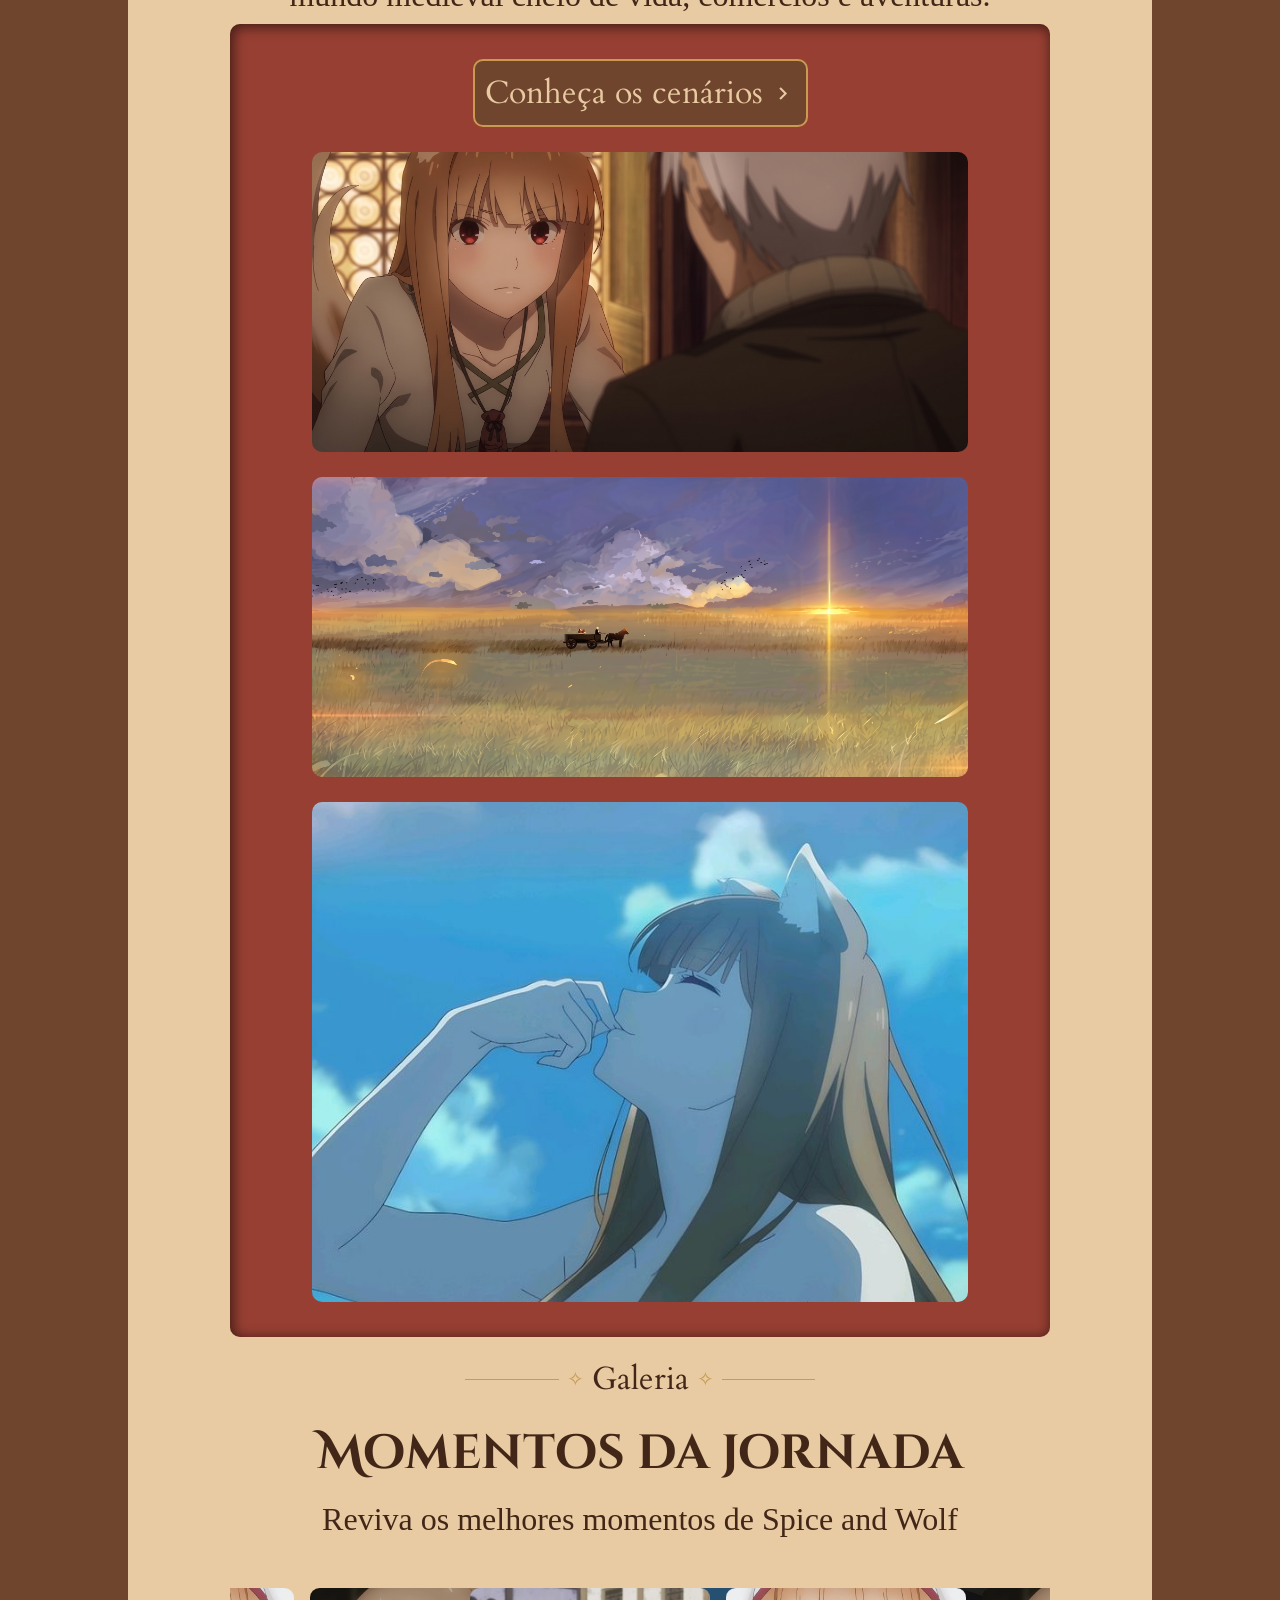
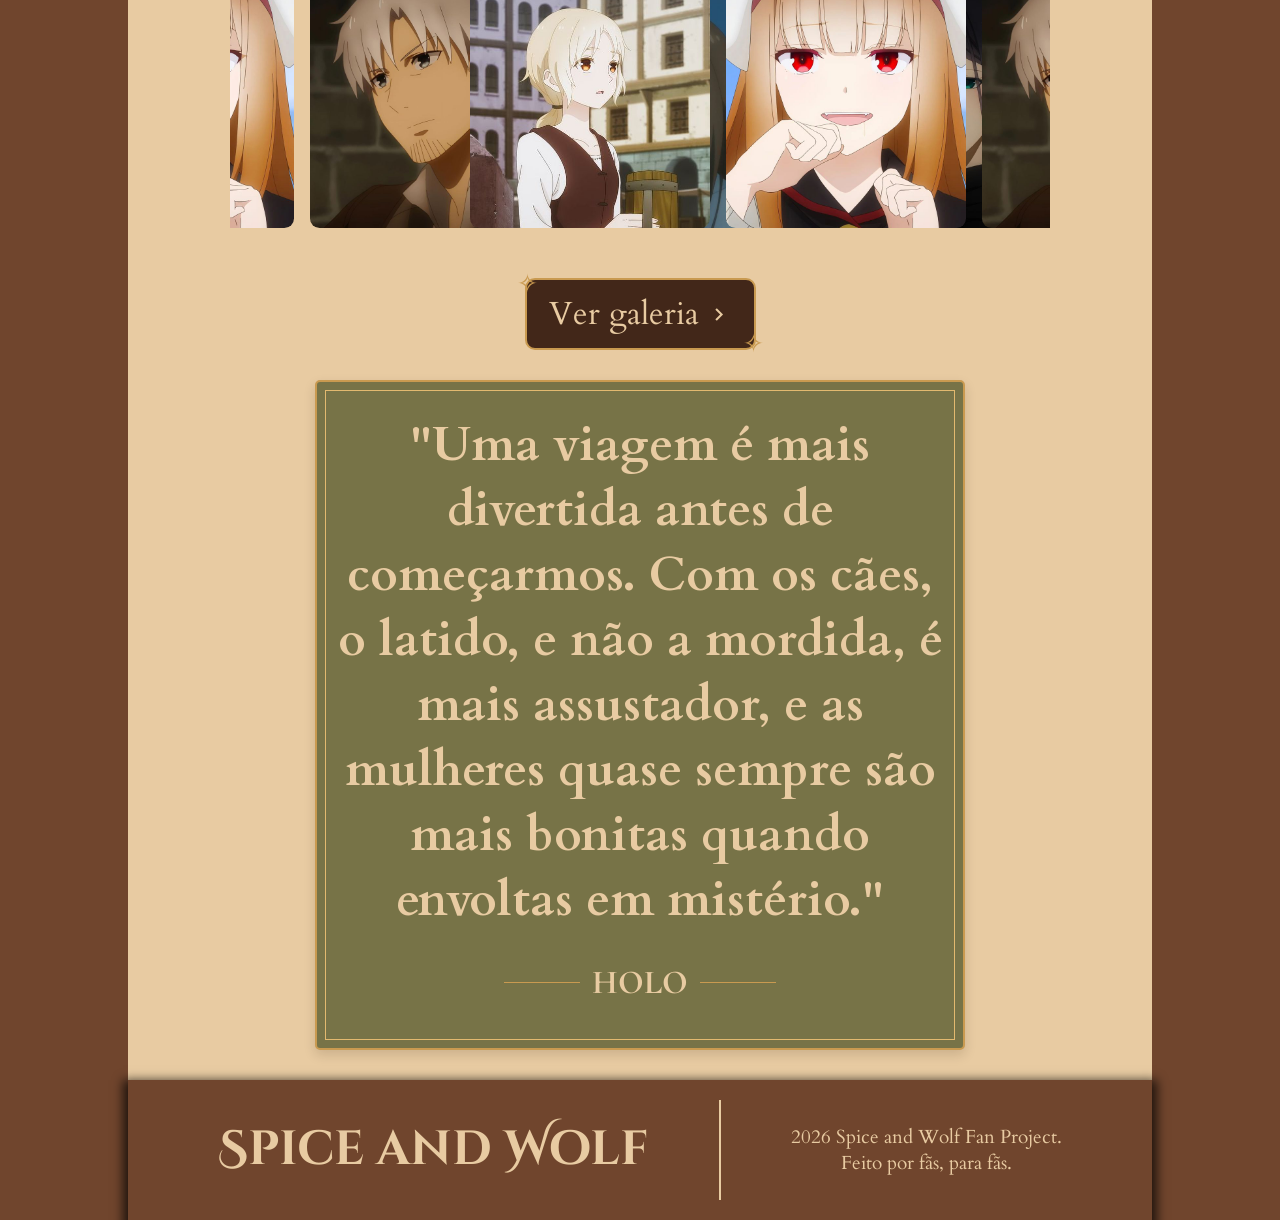
==== commit 5b046175: "comecei a pagina da holo" ====
--- a/index.html
+++ b/index.html
@@ -70,7 +70,7 @@
         <section class="carousel borda-irregular">
                 <div id="cardholo" class="card">
                     <h3>HOLO</h3>
-                    <a href="" class="personagem-link">A loba sábia de Yoitsu
+                    <a href="holo.html" class="personagem-link">A loba sábia de Yoitsu
 
                     <span id="simbolo" class="material-symbols-outlined icone-personagem">chevron_right
                     </span>
@@ -200,8 +200,6 @@
         </p>
     </div>
 </footer>
-
     <script src="mobile-navbar.js"></script>
-    
 </body>
 </html>
--- a/style.css
+++ b/style.css
@@ -796,12 +796,6 @@
     background-color: var(--Parchment);
     margin: 20px auto;
 }
-/* 
-=============================
-        FIM DO FOOTER 
-=============================
-
-*/
  @keyframes spin {
     from {
         transform: translateX(0);
@@ -908,7 +902,6 @@
         font-size: 2.2em;
     }
     #hero {
-        /* background-image: url("Imagens/landscape5.jpg"); */
         background-size: 105%;
         background-position: center;
     }
@@ -1090,7 +1083,7 @@
         width: 80%;
     }
     #imagem1::before {
-        background-image: url("Imagens/landscape3\(2\).jpg");
+        background-image: url("Imagens/landscape5.jpg");
     }
     #imagem2::before {
         background-image: url("Imagens/landscape1\(2\).jpg");
